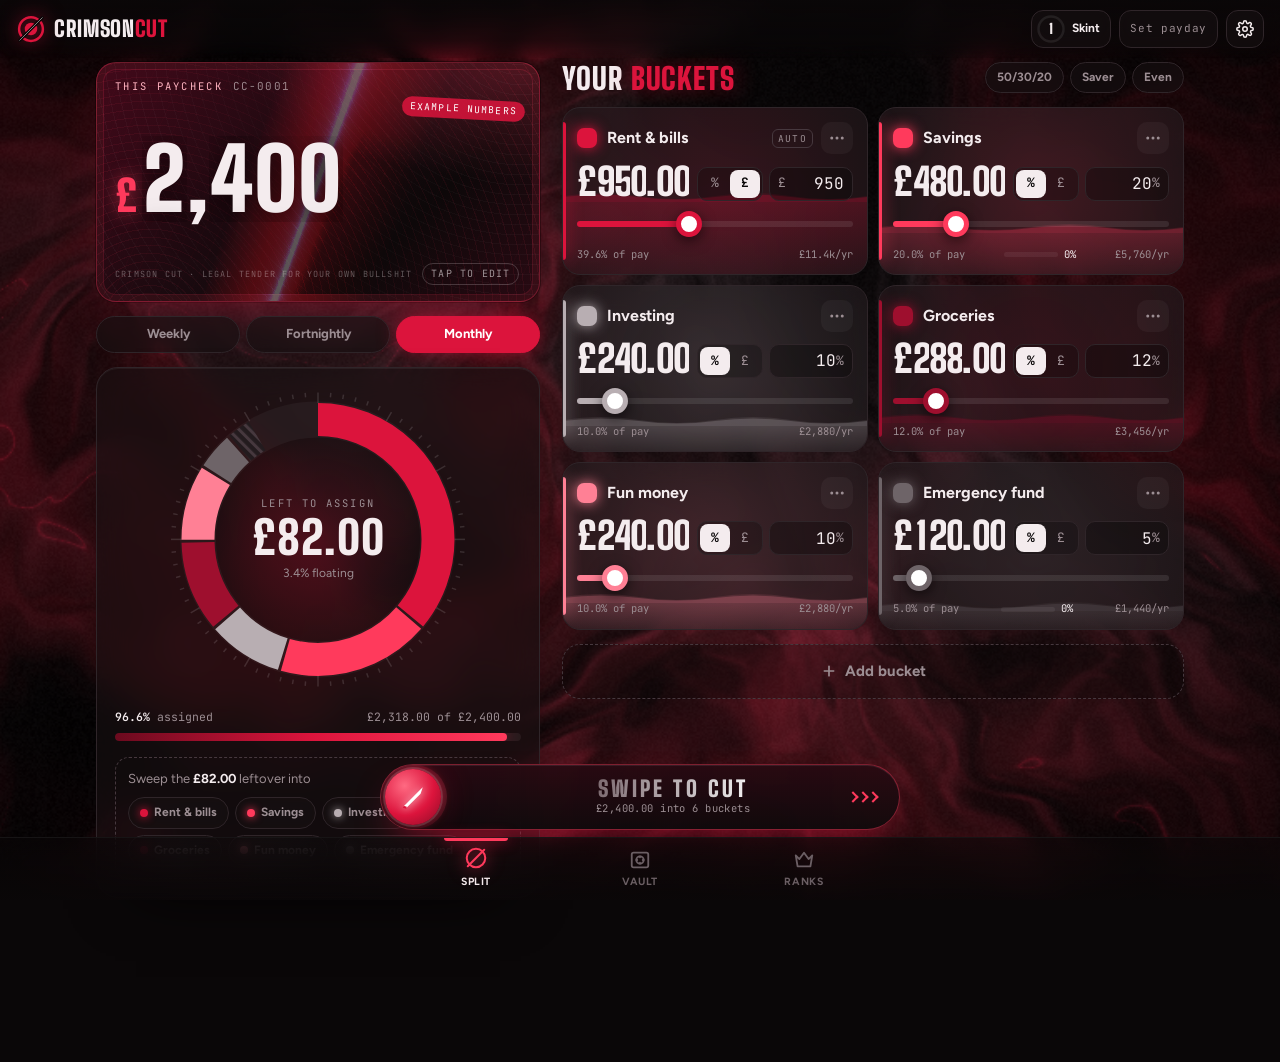
==== index.html @ 3df688b5 "Crimson Cut v3: Transfer Run, vault door, rank reset - Transfer Run screen: perforated transfer slip" ====
<!doctype html>
<html lang="en">
<head>
<meta charset="utf-8">
<meta name="viewport" content="width=device-width, initial-scale=1, viewport-fit=cover, maximum-scale=1, user-scalable=no">
<meta name="theme-color" content="#0A0708">
<meta name="color-scheme" content="dark">
<meta name="apple-mobile-web-app-capable" content="yes">
<meta name="mobile-web-app-capable" content="yes">
<meta name="apple-mobile-web-app-status-bar-style" content="black-translucent">
<meta name="apple-mobile-web-app-title" content="Crimson Cut">
<meta name="application-name" content="Crimson Cut">
<meta name="format-detection" content="telephone=no">

<link rel="manifest" href="manifest.webmanifest">
<link rel="icon" href="icons/favicon.svg" type="image/svg+xml">
<link rel="icon" href="icons/favicon-32.png" type="image/png" sizes="32x32">
<link rel="apple-touch-icon" href="icons/apple-touch-icon.png" sizes="180x180">

<link rel="apple-touch-startup-image" href="icons/splash-1320x2868.png" media="(device-width: 440px) and (device-height: 956px) and (-webkit-device-pixel-ratio: 3) and (orientation: portrait)">
<link rel="apple-touch-startup-image" href="icons/splash-1206x2622.png" media="(device-width: 402px) and (device-height: 874px) and (-webkit-device-pixel-ratio: 3) and (orientation: portrait)">
<link rel="apple-touch-startup-image" href="icons/splash-1290x2796.png" media="(device-width: 430px) and (device-height: 932px) and (-webkit-device-pixel-ratio: 3) and (orientation: portrait)">
<link rel="apple-touch-startup-image" href="icons/splash-1179x2556.png" media="(device-width: 393px) and (device-height: 852px) and (-webkit-device-pixel-ratio: 3) and (orientation: portrait)">
<link rel="apple-touch-startup-image" href="icons/splash-1284x2778.png" media="(device-width: 428px) and (device-height: 926px) and (-webkit-device-pixel-ratio: 3) and (orientation: portrait)">
<link rel="apple-touch-startup-image" href="icons/splash-1170x2532.png" media="(device-width: 390px) and (device-height: 844px) and (-webkit-device-pixel-ratio: 3) and (orientation: portrait)">
<link rel="apple-touch-startup-image" href="icons/splash-1242x2688.png" media="(device-width: 414px) and (device-height: 896px) and (-webkit-device-pixel-ratio: 3) and (orientation: portrait)">
<link rel="apple-touch-startup-image" href="icons/splash-1125x2436.png" media="(device-width: 375px) and (device-height: 812px) and (-webkit-device-pixel-ratio: 3) and (orientation: portrait)">
<link rel="apple-touch-startup-image" href="icons/splash-828x1792.png" media="(device-width: 414px) and (device-height: 896px) and (-webkit-device-pixel-ratio: 2) and (orientation: portrait)">
<link rel="apple-touch-startup-image" href="icons/splash-750x1334.png" media="(device-width: 375px) and (device-height: 667px) and (-webkit-device-pixel-ratio: 2) and (orientation: portrait)">

<link rel="preload" href="fonts/big-shoulders-display-latin.woff2" as="font" type="font/woff2" crossorigin>
<link rel="preload" href="fonts/figtree-latin.woff2" as="font" type="font/woff2" crossorigin>
<link rel="stylesheet" href="css/fonts.css">
<title>Crimson Cut</title>
<meta name="description" content="Carve every paycheck into buckets with a blade.">
<link rel="stylesheet" href="css/app.css">
</head>
<body class="booting">
<canvas id="bg" aria-hidden="true"></canvas>
<div class="bg-fallback" aria-hidden="true"></div>
<canvas id="fx" aria-hidden="true"></canvas>

<!-- boot splash -->
<div id="boot" class="boot" aria-hidden="true">
  <svg class="boot-logo" viewBox="0 0 48 48">
    <circle class="ring" cx="24" cy="24" r="19" fill="none" stroke="#DC143C" stroke-width="4"/>
    <circle class="core" cx="24" cy="24" r="10" fill="#DC143C"/>
    <path class="cut" d="M4 44 L44 4" stroke="#0A0708" stroke-width="5" stroke-linecap="round"/>
    <path class="edge" d="M4 44 L44 4" stroke="#F4ECEE" stroke-width="1.2" stroke-linecap="round"/>
  </svg>
  <div class="boot-word"><span>Crimson</span><span>Cut</span></div>
</div>

<div class="app" id="app">
  <header class="hdr">
    <div class="hdr-brand" aria-label="Crimson Cut">
      <svg viewBox="0 0 48 48" aria-hidden="true"><circle cx="24" cy="24" r="19" fill="none" stroke="#DC143C" stroke-width="4"/><circle cx="24" cy="24" r="10" fill="#DC143C"/><path d="M6 42 L42 6" stroke="#0A0708" stroke-width="5" stroke-linecap="round"/><path d="M6 42 L42 6" stroke="#F4ECEE" stroke-width="1.2" stroke-linecap="round" opacity=".7"/></svg>
      <span class="hdr-word">Crimson<b>Cut</b></span>
    </div>
    <button class="rank-pill" id="rankPill" aria-label="Your rank">
      <svg viewBox="0 0 36 36" class="rank-ring"><circle cx="18" cy="18" r="15" class="rr-track"/><circle cx="18" cy="18" r="15" class="rr-fill" id="rankRing"/></svg>
      <span class="rank-lvl tab" id="rankLvl">1</span>
      <span class="rank-name" id="rankName">Skint</span>
    </button>
    <button class="payday-pill" id="paydayPill"><span id="paydayTxt">Set payday</span></button>
    <button class="icon-btn" id="settingsBtn" aria-label="Settings">
      <svg viewBox="0 0 24 24" fill="none" stroke="currentColor" stroke-width="2" stroke-linecap="round" stroke-linejoin="round"><circle cx="12" cy="12" r="3"/><path d="M19.4 15a1.7 1.7 0 0 0 .3 1.8l.1.1a2 2 0 1 1-2.8 2.8l-.1-.1a1.7 1.7 0 0 0-1.8-.3 1.7 1.7 0 0 0-1 1.5V21a2 2 0 1 1-4 0v-.1a1.7 1.7 0 0 0-1.1-1.5 1.7 1.7 0 0 0-1.8.3l-.1.1a2 2 0 1 1-2.8-2.8l.1-.1a1.7 1.7 0 0 0 .3-1.8 1.7 1.7 0 0 0-1.5-1H3a2 2 0 1 1 0-4h.1a1.7 1.7 0 0 0 1.5-1.1 1.7 1.7 0 0 0-.3-1.8l-.1-.1a2 2 0 1 1 2.8-2.8l.1.1a1.7 1.7 0 0 0 1.8.3H9a1.7 1.7 0 0 0 1-1.5V3a2 2 0 1 1 4 0v.1a1.7 1.7 0 0 0 1 1.5 1.7 1.7 0 0 0 1.8-.3l.1-.1a2 2 0 1 1 2.8 2.8l-.1.1a1.7 1.7 0 0 0-.3 1.8V9a1.7 1.7 0 0 0 1.5 1H21a2 2 0 1 1 0 4h-.1a1.7 1.7 0 0 0-1.5 1z"/></svg>
    </button>
  </header>

  <main class="views">
    <!-- ================= SPLIT ================= -->
    <section class="view" id="view-split" data-view="split">
      <div class="payday-banner" id="paydayBanner" hidden>
        <span class="pb-glow" aria-hidden="true"></span>
        <b>It's payday.</b><span>Put the number in and cut it.</span>
      </div>
      <button class="pending-strip" id="pendingStrip" hidden>
        <i class="ps-dot" aria-hidden="true"></i>
        <span class="ps-text"><b id="psTitle">1 split to bank</b><small class="tab" id="psSub"></small></span>
        <span class="ps-go">Bank it<svg viewBox="0 0 24 24" fill="none" stroke="currentColor" stroke-width="2.5" stroke-linecap="round" stroke-linejoin="round"><path d="m9 6 6 6-6 6"/></svg></span>
      </button>
      <div class="split-grid">
        <div class="col-a">
          <button class="note" id="note" aria-label="Edit paycheck amount">
            <span class="note-guilloche" aria-hidden="true"></span>
            <span class="note-holo" aria-hidden="true"></span>
            <span class="note-top"><span class="note-label">This paycheck</span><span class="note-serial tab" id="noteSerial">CC-0001</span></span>
            <span class="note-amt"><span class="note-sym" id="noteSym">£</span><span class="odo" id="payOdo"></span></span>
            <span class="note-bottom"><span class="micro">Crimson Cut · Legal tender for your own bullshit</span><span class="note-edit">Tap to edit</span></span>
            <span class="example-tag" id="exampleTag">Example numbers</span>
          </button>
          <div class="chips freq" id="freq" role="group" aria-label="Pay frequency">
            <button class="chip" data-freq="weekly">Weekly</button>
            <button class="chip" data-freq="fortnightly">Fortnightly</button>
            <button class="chip" data-freq="monthly">Monthly</button>
          </div>

          <div class="alloc glass">
            <div class="donut-wrap">
              <svg id="donut" viewBox="0 0 200 200" aria-hidden="true">
                <defs>
                  <pattern id="hatch" width="5" height="5" patternUnits="userSpaceOnUse" patternTransform="rotate(45)"><rect width="5" height="5" fill="#231B1E"/><rect width="2" height="5" fill="#46383E"/></pattern>
                </defs>
                <g class="ticks" id="ticks"></g>
                <circle class="track" cx="100" cy="100" r="80"/>
                <g id="segs"></g>
              </svg>
              <div class="donut-center" aria-live="polite">
                <span class="eyebrow" id="cLabel">Left to assign</span>
                <strong class="odo odo-mid" id="cOdo"></strong>
                <small id="cSub"></small>
              </div>
            </div>
            <div class="meter">
              <div class="meter-top tab"><span><b id="mPct">0%</b> assigned</span><span id="mAlloc"></span></div>
              <div class="bar"><i id="mBar"></i></div>
            </div>
            <div class="sweep" id="sweep" hidden>
              <p>Sweep the <b id="sweepAmt"></b> leftover into</p>
              <div class="chips" id="sweepChips"></div>
            </div>
          </div>
        </div>

        <div class="col-b">
          <div class="sec-head">
            <h2>Your <em>buckets</em></h2>
            <div class="chips" id="presets">
              <button class="chip sm" data-preset="503020">50/30/20</button>
              <button class="chip sm" data-preset="saver">Saver</button>
              <button class="chip sm" data-preset="even">Even</button>
            </div>
          </div>
          <div class="buckets" id="buckets"></div>
          <button class="add" id="addBtn"><svg viewBox="0 0 24 24" fill="none" stroke="currentColor" stroke-width="2.5" stroke-linecap="round"><path d="M12 5v14M5 12h14"/></svg>Add bucket</button>
        </div>
      </div>
    </section>

    <!-- ================= VAULT ================= -->
    <section class="view" id="view-vault" data-view="vault" hidden>
      <div class="vault-hero glass">
        <span class="eyebrow">All-time paid in</span>
        <strong class="odo odo-big" id="vPaid"></strong>
        <div class="vault-stats">
          <div><span class="eyebrow">Saved</span><b class="odo" id="vSaved"></b></div>
          <div><span class="eyebrow">Splits</span><b class="odo" id="vSplits"></b></div>
          <div><span class="eyebrow">Streak</span><b class="odo" id="vStreak"></b></div>
        </div>
      </div>
      <div class="glass pad">
        <div class="sec-head"><h3>Last splits</h3><span class="eyebrow" id="chartMeta"></span></div>
        <div class="chart" id="chart"></div>
      </div>
      <div class="glass pad">
        <div class="sec-head"><h3>By bucket</h3></div>
        <div class="vbars" id="vbars"></div>
      </div>
      <div class="glass pad">
        <div class="sec-head"><h3>History</h3><button class="ghost" id="clearBtn">Clear</button></div>
        <ol class="history" id="history"></ol>
      </div>
    </section>

    <!-- ================= RANKS ================= -->
    <section class="view" id="view-ranks" data-view="ranks" hidden>
      <div class="rank-hero glass">
        <div class="rank-badge" id="rankBadge"><span class="tab" id="rbLvl">1</span></div>
        <span class="eyebrow">Current rank</span>
        <h2 class="rank-title" id="rankTitle">Skint</h2>
        <div class="xpbar"><i id="xpFill"></i></div>
        <div class="xp-meta tab"><span id="xpNow"></span><span id="xpNext"></span></div>
      </div>
      <div class="glass pad">
        <div class="sec-head"><h3>Achievements</h3><span class="eyebrow" id="achCount"></span></div>
        <div class="ach-grid" id="achGrid"></div>
      </div>
      <div class="glass pad">
        <div class="sec-head"><h3>The ladder</h3></div>
        <ol class="ladder" id="ladder"></ol>
      </div>
    </section>
  </main>

  <!-- swipe to cut -->
  <div class="cutbar" id="cutbar">
    <div class="cut-track" id="cutTrack" role="slider" tabindex="0" aria-label="Swipe to split your paycheck" aria-valuemin="0" aria-valuemax="100" aria-valuenow="0">
      <span class="cut-fill" id="cutFill"></span>
      <span class="cut-text"><b id="cutLbl">Swipe to cut</b><small class="tab" id="cutSub"></small></span>
      <span class="cut-chev" aria-hidden="true"><i></i><i></i><i></i></span>
      <span class="cut-knob" id="cutKnob" aria-hidden="true">
        <svg viewBox="0 0 24 24"><path d="M3 21 L17 7 L21 3 L19 9 L6 22 Z" fill="#fff"/><path d="M3 21 L6 22" stroke="#DC143C" stroke-width="2"/></svg>
      </span>
    </div>
  </div>

  <nav class="tabbar" id="tabbar" aria-label="Sections">
    <button data-tab="split" aria-current="page"><svg viewBox="0 0 24 24" fill="none" stroke="currentColor" stroke-width="2" stroke-linecap="round" stroke-linejoin="round"><circle cx="12" cy="12" r="9"/><path d="M4 20 20 4"/></svg><span>Split</span></button>
    <button data-tab="vault"><svg viewBox="0 0 24 24" fill="none" stroke="currentColor" stroke-width="2" stroke-linecap="round" stroke-linejoin="round"><rect x="3" y="4" width="18" height="16" rx="2"/><circle cx="12" cy="12" r="4"/><path d="M12 8v1M12 15v1M8 12h1M15 12h1"/></svg><span>Vault</span><i class="tab-dot" id="vaultDot" hidden></i></button>
    <button data-tab="ranks"><svg viewBox="0 0 24 24" fill="none" stroke="currentColor" stroke-width="2" stroke-linecap="round" stroke-linejoin="round"><path d="M3 7l4 4 5-7 5 7 4-4-2 12H5z"/></svg><span>Ranks</span><i class="tab-dot" id="ranksDot" hidden></i></button>
  </nav>
</div>

<!-- sheets -->
<div class="scrim" id="scrim" hidden></div>

<div class="sheet" id="keypad" hidden role="dialog" aria-label="Paycheck amount">
  <div class="grab"></div>
  <span class="eyebrow">What landed this time</span>
  <div class="kp-display"><span id="kpSym">£</span><span class="kp-val tab" id="kpVal">0</span><i class="kp-caret"></i></div>
  <div class="kp-quick chips" id="kpQuick"></div>
  <div class="kp-grid" id="kpGrid">
    <button data-k="1">1</button><button data-k="2">2</button><button data-k="3">3</button>
    <button data-k="4">4</button><button data-k="5">5</button><button data-k="6">6</button>
    <button data-k="7">7</button><button data-k="8">8</button><button data-k="9">9</button>
    <button data-k=".">.</button><button data-k="0">0</button>
    <button data-k="back" aria-label="Delete"><svg viewBox="0 0 24 24" fill="none" stroke="currentColor" stroke-width="2" stroke-linecap="round" stroke-linejoin="round"><path d="M21 5H9l-7 7 7 7h12a1 1 0 0 0 1-1V6a1 1 0 0 0-1-1zM17 9l-6 6M11 9l6 6"/></svg></button>
  </div>
  <button class="btn-primary" id="kpDone">Lock it in</button>
</div>

<div class="sheet" id="bucketSheet" hidden role="dialog" aria-label="Bucket settings">
  <div class="grab"></div>
  <div class="bs-head"><i class="bs-sw" id="bsSw"></i><input id="bsName" maxlength="28" aria-label="Bucket name"></div>
  <span class="eyebrow">Colour</span>
  <div class="swatches" id="bsColors"></div>
  <span class="eyebrow">Goal (optional)</span>
  <label class="field"><span id="bsCur">£</span><input id="bsGoal" type="text" inputmode="decimal" placeholder="No goal"></label>
  <p class="hint" id="bsProgress"></p>
  <label class="set-row bs-auto"><span><b>Moves automatically</b><small>Standing order or bank rule already handles it. Pre-stamped in the Transfer Run.</small></span><input type="checkbox" class="tgl" id="bsAuto"></label>
  <div class="bs-actions">
    <button class="ghost danger" id="bsDelete">Delete bucket</button>
    <button class="btn-primary" id="bsDone">Done</button>
  </div>
</div>

<div class="sheet tall" id="settings" hidden role="dialog" aria-label="Settings">
  <div class="grab"></div>
  <h2 class="sheet-title">Settings</h2>
  <div class="set-list">
    <label class="set-row"><span><b>Sound</b><small>Works with the silent switch on</small></span><input type="checkbox" class="tgl" id="setSound"></label>
    <label class="set-row"><span><b>Haptics</b><small>Taps and thumps on iPhone</small></span><input type="checkbox" class="tgl" id="setHaptics"></label>
    <label class="set-row"><span><b>Tilt effects</b><small>Move your phone, the note catches the light</small></span><input type="checkbox" class="tgl" id="setMotion"></label>
    <label class="set-row"><span><b>Currency</b></span><select id="setCur"><option value="£">£ GBP</option><option value="$">$ USD</option><option value="€">€ EUR</option></select></label>
    <label class="set-row"><span><b>Next payday</b><small>Countdown up top. Rolls forward on its own</small></span><input type="date" id="setPayday"></label>
  </div>
  <div class="set-group">
    <span class="eyebrow">Backup</span>
    <p class="hint">Your data lives on this phone only. Export now and then so a wiped phone doesn't wipe your history.</p>
    <div class="set-btns">
      <button class="ghost" id="exportBtn">Export backup</button>
      <label class="ghost file-btn">Import backup<input type="file" id="importFile" accept="application/json,.json"></label>
      <button class="ghost" id="resetRankBtn">Reset rank</button>
      <button class="ghost danger" id="resetBtn">Reset everything</button>
    </div>
  </div>
  <div class="set-group" id="installHint" hidden>
    <span class="eyebrow">Put it on your home screen</span>
    <p class="hint">In Safari tap <b>Share</b>, then <b>Add to Home Screen</b>. It opens full screen like a real app and works offline.</p>
  </div>
  <button class="btn-primary" id="setDone">Done</button>
  <p class="ver">Crimson Cut v3</p>
</div>

<!-- cutscene stage -->
<div class="stage" id="stage" hidden>
  <div class="stage-note" id="stageNote"></div>
  <div class="stage-tiles" id="stageTiles"></div>
  <div class="stamp" id="stamp" hidden>
    <h2>Cut.</h2>
    <p class="tab" id="stampSub"></p>
    <div class="stamp-xp" id="stampXp"></div>
    <button class="btn-primary" id="stampDone">Bank it</button>
    <button class="stamp-later" id="stampLater">Later</button>
  </div>
</div>

<div class="rankup" id="rankup" hidden>
  <span class="eyebrow">Rank up</span>
  <div class="ru-from" id="ruFrom"></div>
  <div class="ru-arrow">↓</div>
  <h2 id="ruTo"></h2>
  <button class="btn-primary" id="ruDone">Fuck yes</button>
</div>

<div class="banners" id="banners" aria-live="polite"></div>
<div class="toast" id="toast" role="status" aria-live="polite"></div>

<script type="module" src="js/app.js"></script>
</body>
</html>
---- css/fonts.css ----
/* Crimson Cut: self-hosted fonts (latin subset, variable woff2) from Google Fonts.
   Big Shoulders Display, Figtree, JetBrains Mono: SIL Open Font License 1.1. */

@font-face {
  font-family: 'Big Shoulders Display';
  font-style: normal;
  font-weight: 600 900;
  font-display: swap;
  src: url(../fonts/big-shoulders-display-latin.woff2) format('woff2');
  unicode-range: U+0000-00FF, U+0131, U+0152-0153, U+02BB-02BC, U+02C6, U+02DA, U+02DC, U+0304, U+0308, U+0329, U+2000-206F, U+20AC, U+2122, U+2191, U+2193, U+2212, U+2215, U+FEFF, U+FFFD;
}

@font-face {
  font-family: 'Figtree';
  font-style: normal;
  font-weight: 400 700;
  font-display: swap;
  src: url(../fonts/figtree-latin.woff2) format('woff2');
  unicode-range: U+0000-00FF, U+0131, U+0152-0153, U+02BB-02BC, U+02C6, U+02DA, U+02DC, U+0304, U+0308, U+0329, U+2000-206F, U+20AC, U+2122, U+2191, U+2193, U+2212, U+2215, U+FEFF, U+FFFD;
}

@font-face {
  font-family: 'JetBrains Mono';
  font-style: normal;
  font-weight: 400 600;
  font-display: swap;
  src: url(../fonts/jetbrains-mono-latin.woff2) format('woff2');
  unicode-range: U+0000-00FF, U+0131, U+0152-0153, U+02BB-02BC, U+02C6, U+02DA, U+02DC, U+0304, U+0308, U+0329, U+2000-206F, U+20AC, U+2122, U+2191, U+2193, U+2212, U+2215, U+FEFF, U+FFFD;
}
---- css/app.css ----
:root{
  color-scheme:dark;
  --black:#0A0708;
  --ink:#110C0E;
  --panel:#171113;
  --panel-2:#211A1D;
  --line:#2F2529;
  --line-2:#46383E;
  --text:#F4ECEE;
  --muted:#9C8E93;
  --dim:#6B5F64;
  --crimson:#DC143C;
  --crimson-hi:#FF3A5C;
  --crimson-deep:#6B0A1E;
  --glass:rgba(23,17,19,.62);
  --glass-2:rgba(33,26,29,.72);
  --display:"Big Shoulders Display","Oswald","Arial Narrow",Impact,sans-serif;
  --body:"Figtree",ui-sans-serif,system-ui,-apple-system,"Segoe UI",sans-serif;
  --mono:"JetBrains Mono",ui-monospace,"SF Mono",Menlo,Consolas,monospace;
  --ease-out:cubic-bezier(.16,1,.3,1);
  --spring:cubic-bezier(.34,1.56,.64,1);
  --sat:env(safe-area-inset-top,0px);
  --sab:env(safe-area-inset-bottom,0px);
  --tabbar-h:62px;
  --cutbar-h:66px;
}
*{box-sizing:border-box;-webkit-tap-highlight-color:transparent}
html{background:var(--black);height:100%;overscroll-behavior:none}
body{margin:0;min-height:100%;background:var(--black);color:var(--text);font-family:var(--body);font-size:15px;line-height:1.45;overflow-x:hidden;-webkit-font-smoothing:antialiased;-webkit-text-size-adjust:100%;overscroll-behavior:none}
button,input,select{font:inherit;color:inherit}
button{cursor:pointer;touch-action:manipulation;-webkit-user-select:none;user-select:none}
[hidden]{display:none!important}
:focus-visible{outline:2px solid var(--crimson-hi);outline-offset:2px}
.tab{font-variant-numeric:tabular-nums}
.eyebrow{font-family:var(--mono);font-size:10.5px;letter-spacing:.2em;text-transform:uppercase;color:var(--muted)}
.glass{background:var(--glass);border:1px solid var(--line);border-radius:22px;-webkit-backdrop-filter:blur(16px) saturate(1.2);backdrop-filter:blur(16px) saturate(1.2);box-shadow:0 30px 60px -40px #000,inset 0 1px 0 rgba(255,255,255,.05)}
.pad{padding:18px}

/* ---------- background layers ---------- */
#bg{position:fixed;inset:0;width:100%;height:100%;z-index:0;pointer-events:none}
.bg-fallback{position:fixed;inset:0;z-index:-1;background:radial-gradient(120% 70% at 10% 0%,#3d0714 0%,transparent 60%),radial-gradient(90% 60% at 100% 60%,#2a0610 0%,transparent 65%),var(--black)}
#fx{position:fixed;inset:0;width:100%;height:100%;z-index:80;pointer-events:none}

/* ---------- boot ---------- */
.boot{position:fixed;inset:0;z-index:100;background:var(--black);display:grid;place-content:center;justify-items:center;gap:18px;transition:opacity .5s ease,visibility .5s}
.boot.gone{opacity:0;visibility:hidden}
.boot-logo{width:96px;height:96px;overflow:visible;filter:drop-shadow(0 0 24px rgba(220,20,60,.7))}
.boot-logo .ring{stroke-dasharray:120;stroke-dashoffset:120;animation:draw .7s var(--ease-out) forwards}
.boot-logo .core{transform-origin:24px 24px;transform:scale(0);animation:corePop .45s var(--spring) .35s forwards}
.boot-logo .cut,.boot-logo .edge{stroke-dasharray:57;stroke-dashoffset:57;animation:draw .18s ease-in .75s forwards}
@keyframes draw{to{stroke-dashoffset:0}}
@keyframes corePop{to{transform:scale(1)}}
.boot-word{display:flex;gap:.12em;font-family:var(--display);font-weight:900;font-size:44px;letter-spacing:.04em;text-transform:uppercase;line-height:1}
.boot-word span{opacity:0;animation:wordIn .5s var(--ease-out) forwards}
.boot-word span:first-child{animation-delay:.85s;--dx:-14px}
.boot-word span:last-child{animation-delay:.92s;color:var(--crimson);--dx:14px;text-shadow:0 0 30px rgba(220,20,60,.7)}
@keyframes wordIn{from{opacity:0;transform:translateX(var(--dx)) skewX(-12deg);filter:blur(6px)}to{opacity:1;transform:none;filter:none}}
.boot::after{content:"";position:absolute;inset:0;background:#fff;opacity:0;pointer-events:none;animation:bootFlash .5s ease-out .78s}
@keyframes bootFlash{0%{opacity:.35}100%{opacity:0}}

/* ---------- app shell ---------- */
.app{position:relative;z-index:1;min-height:100dvh}
.hdr{position:sticky;top:0;z-index:30;display:flex;align-items:center;gap:8px;padding:calc(var(--sat) + 10px) 16px 10px;background:linear-gradient(180deg,rgba(10,7,8,.92),rgba(10,7,8,.55) 70%,transparent);-webkit-backdrop-filter:blur(10px);backdrop-filter:blur(10px)}
.hdr-brand{display:flex;align-items:center;gap:8px;margin-right:auto;min-width:0}
.hdr-brand svg{width:30px;height:30px;flex:none;filter:drop-shadow(0 0 10px rgba(220,20,60,.6))}
.hdr-word{font-family:var(--display);font-weight:900;font-size:22px;text-transform:uppercase;letter-spacing:.03em;line-height:1}
.hdr-word b{color:var(--crimson);font-weight:900}
@media (max-width:430px){.hdr-word{display:none}}
.rank-pill,.payday-pill,.icon-btn{height:38px;border-radius:12px;border:1px solid var(--line);background:var(--glass);-webkit-backdrop-filter:blur(10px);backdrop-filter:blur(10px);transition:transform .2s var(--spring),border-color .2s}
.rank-pill:active,.payday-pill:active,.icon-btn:active{transform:scale(.93)}
.rank-pill{display:flex;align-items:center;gap:6px;padding:0 10px 0 4px;max-width:46vw}
.rank-ring{width:30px;height:30px;transform:rotate(-90deg);flex:none}
.rr-track{fill:none;stroke:rgba(255,255,255,.08);stroke-width:3}
.rr-fill{fill:none;stroke:var(--crimson-hi);stroke-width:3;stroke-linecap:round;stroke-dasharray:94.25;stroke-dashoffset:94.25;transition:stroke-dashoffset 1s var(--ease-out);filter:drop-shadow(0 0 3px var(--crimson))}
.rank-lvl{position:absolute;width:30px;text-align:center;font-family:var(--display);font-weight:900;font-size:14px}
.rank-pill{position:relative}
.rank-name{font-size:12px;font-weight:700;white-space:nowrap;overflow:hidden;text-overflow:ellipsis}
.payday-pill{padding:0 10px;font-family:var(--mono);font-size:11px;letter-spacing:.06em;color:var(--muted);white-space:nowrap}
.payday-pill.soon{color:var(--text);border-color:rgba(220,20,60,.5)}
.payday-pill.today{background:var(--crimson);border-color:var(--crimson);color:#fff;animation:throb 1.4s ease-in-out infinite}
@keyframes throb{50%{box-shadow:0 0 24px rgba(220,20,60,.8)}}
.icon-btn{width:38px;display:grid;place-items:center;flex:none}
.icon-btn svg{width:18px;height:18px}
.icon-btn:hover svg{animation:spin 1.2s var(--ease-out)}
@keyframes spin{to{transform:rotate(180deg)}}

.views{padding:4px 16px calc(var(--tabbar-h) + var(--cutbar-h) + var(--sab) + 36px);max-width:1120px;margin:0 auto}
.view{display:flex;flex-direction:column;gap:14px}
.view.in{animation:viewIn .5s var(--ease-out)}
@keyframes viewIn{from{opacity:0;transform:translateY(14px)}}
body.booting .app{opacity:0}
.app{transition:opacity .4s ease}
.rise{animation:rise .7s var(--ease-out) backwards}
@keyframes rise{from{opacity:0;transform:translateY(24px) scale(.98)}}

.split-grid{display:grid;grid-template-columns:minmax(0,1fr);gap:14px}
.col-a,.col-b{display:flex;flex-direction:column;gap:14px;min-width:0}
@media (min-width:980px){
  .split-grid{grid-template-columns:minmax(0,5fr) minmax(0,7fr);gap:22px;align-items:start}
  .col-a{position:sticky;top:calc(var(--sat) + 70px)}
}

/* ---------- the note ---------- */
.note{--tx:0;--ty:0;position:relative;display:flex;flex-direction:column;justify-content:space-between;width:100%;aspect-ratio:1.85;max-height:240px;padding:16px 18px;border-radius:20px;border:1px solid rgba(255,58,92,.35);overflow:hidden;text-align:left;color:var(--text);
  background:radial-gradient(120% 90% at 100% 0%,rgba(255,58,92,.28),transparent 55%),linear-gradient(135deg,#43091a 0%,#1a0a0f 45%,#0d0809 70%,#2a0a13 100%);
  box-shadow:0 30px 60px -30px rgba(220,20,60,.55),0 0 0 1px rgba(0,0,0,.4),inset 0 0 0 6px rgba(10,7,8,.35),inset 0 0 0 7px rgba(255,58,92,.18);
  transform:perspective(900px) rotateX(calc(var(--ty) * -7deg)) rotateY(calc(var(--tx) * 9deg));transition:transform .5s var(--ease-out);will-change:transform}
.note:active{transform:perspective(900px) scale(.975)}
.note-guilloche{position:absolute;inset:0;opacity:.5;pointer-events:none;
  background:
   repeating-radial-gradient(circle at 12% 110%,transparent 0 7px,rgba(255,58,92,.16) 7px 8px),
   repeating-radial-gradient(circle at 96% -20%,transparent 0 9px,rgba(244,236,238,.07) 9px 10px),
   repeating-linear-gradient(115deg,transparent 0 13px,rgba(255,58,92,.05) 13px 14px);
  -webkit-mask-image:linear-gradient(90deg,#000,rgba(0,0,0,.35) 45%,#000);mask-image:linear-gradient(90deg,#000,rgba(0,0,0,.35) 45%,#000)}
.note-holo{position:absolute;inset:-40%;pointer-events:none;mix-blend-mode:color-dodge;opacity:.55;
  background:linear-gradient(calc(110deg + var(--tx) * 40deg),transparent 38%,rgba(255,58,92,.0) 42%,rgba(255,120,140,.45) 47%,rgba(255,255,255,.55) 50%,rgba(220,20,60,.4) 53%,transparent 60%);
  transform:translate(calc(var(--tx) * 18%),calc(var(--ty) * 12%));transition:transform .4s var(--ease-out)}
.note.idle .note-holo{animation:holoIdle 6s ease-in-out infinite}
@keyframes holoIdle{0%,100%{transform:translate(-22%,-6%)}50%{transform:translate(22%,6%)}}
.note-top,.note-bottom{position:relative;display:flex;justify-content:space-between;align-items:center;gap:10px}
.note-label{font-family:var(--mono);font-size:10.5px;letter-spacing:.22em;text-transform:uppercase;color:#ffb3c0}
.note-serial{font-family:var(--mono);font-size:11px;color:rgba(244,236,238,.55);letter-spacing:.1em}
.note-amt{position:relative;display:flex;align-items:flex-end;gap:4px;font-family:var(--display);font-weight:900;line-height:1;font-size:clamp(58px,17vw,86px);letter-spacing:.005em;text-shadow:0 4px 30px rgba(0,0,0,.6)}
.note-sym{font-size:.5em;color:var(--crimson-hi);margin-bottom:.12em;text-shadow:0 0 18px rgba(255,58,92,.6)}
.micro{font-family:var(--mono);font-size:8.5px;letter-spacing:.14em;text-transform:uppercase;color:rgba(244,236,238,.35);white-space:nowrap;overflow:hidden;text-overflow:ellipsis}
.note-edit{font-family:var(--mono);font-size:10px;letter-spacing:.12em;text-transform:uppercase;color:rgba(244,236,238,.6);border:1px solid rgba(244,236,238,.2);border-radius:99px;padding:3px 8px;flex:none}
.example-tag{position:absolute;right:14px;top:36px;font-family:var(--mono);font-size:9.5px;letter-spacing:.12em;text-transform:uppercase;color:#fff;background:rgba(220,20,60,.85);border-radius:99px;padding:3px 8px;transform:rotate(3deg)}
.note.bump{animation:noteBump .45s var(--spring)}
@keyframes noteBump{40%{transform:perspective(900px) scale(1.035)}}

/* ---------- odometer ---------- */
.odo{display:inline-flex;align-items:flex-end;line-height:1;white-space:nowrap}
.odo .c{display:inline-block;height:1em;overflow:hidden;position:relative}
.odo .c > span{display:flex;flex-direction:column;transition:transform .9s cubic-bezier(.2,1.15,.35,1)}
.odo .c > span > b{display:block;height:1em;line-height:1;font-weight:inherit;text-align:center}
.odo .s{display:inline-block;line-height:1}
.odo.fast .c > span{transition-duration:.45s}
.odo-mid{font-family:var(--display);font-weight:900;font-size:clamp(34px,10vw,46px)}
.odo-big{font-family:var(--display);font-weight:900;font-size:clamp(52px,15vw,84px);text-shadow:0 0 40px rgba(220,20,60,.35)}

/* ---------- chips ---------- */
.chips{display:flex;flex-wrap:wrap;gap:6px}
.chip{border:1px solid var(--line);background:var(--glass);border-radius:99px;padding:8px 14px;font-size:13px;font-weight:700;color:var(--muted);transition:all .25s var(--ease-out);-webkit-backdrop-filter:blur(8px);backdrop-filter:blur(8px)}
.chip.sm{padding:6px 11px;font-size:12px}
.chip:hover{color:var(--text);border-color:var(--line-2)}
.chip[aria-pressed="true"]{background:var(--crimson);border-color:var(--crimson);color:#fff;box-shadow:0 0 22px -4px rgba(220,20,60,.8)}
.chip:active{transform:scale(.92)}
.freq{justify-content:center}
.freq .chip{flex:1;text-align:center}

/* ---------- allocation ---------- */
.alloc{padding:18px;display:flex;flex-direction:column;gap:16px}
.donut-wrap{position:relative;width:min(100%,300px,62vw);aspect-ratio:1;max-width:100%;margin:0 auto}
.donut-wrap::before{content:"";position:absolute;inset:16%;border-radius:50%;background:radial-gradient(circle,rgba(220,20,60,.22),transparent 70%);animation:breathe 4s ease-in-out infinite}
@keyframes breathe{50%{transform:scale(1.12);opacity:.55}}
#donut{position:relative;width:100%;height:100%;transform:rotate(-90deg);overflow:visible}
#donut .track{fill:none;stroke:rgba(255,255,255,.04);stroke-width:24}
#donut .seg{fill:none;stroke-width:22;transition:stroke-width .25s var(--spring),filter .25s;cursor:pointer}
#donut .seg.hl{stroke-width:30;filter:drop-shadow(0 0 8px currentColor)}
#donut .ticks line{stroke:rgba(255,255,255,.13);stroke-width:1}
#donut.spin{animation:donutSpin 1.1s var(--ease-out)}
@keyframes donutSpin{from{transform:rotate(-450deg)}}
body.over #donut .track{animation:alarm 1s ease-in-out infinite}
@keyframes alarm{0%,100%{stroke:rgba(255,58,92,.28)}50%{stroke:rgba(255,58,92,.04)}}
.donut-center{position:absolute;inset:0;display:flex;flex-direction:column;align-items:center;justify-content:center;text-align:center;pointer-events:none;padding:22%;gap:4px}
.donut-center small{font-size:12px;color:var(--muted)}
body.over .donut-center .odo{color:var(--crimson-hi);text-shadow:0 0 24px rgba(255,58,92,.6)}
body.done .donut-center .odo{text-shadow:0 0 30px rgba(255,255,255,.35)}
.meter{display:flex;flex-direction:column;gap:8px}
.meter-top{display:flex;justify-content:space-between;font-family:var(--mono);font-size:11.5px;color:var(--muted)}
.meter-top b{color:var(--text);font-weight:600}
.bar{height:8px;border-radius:99px;background:rgba(255,255,255,.06);overflow:hidden;position:relative}
.bar i{position:absolute;inset:0 auto 0 0;width:0;border-radius:inherit;background:linear-gradient(90deg,var(--crimson-deep),var(--crimson),var(--crimson-hi));transition:width .7s var(--ease-out);box-shadow:0 0 16px rgba(220,20,60,.6);overflow:hidden}
.bar i::after{content:"";position:absolute;inset:0;background:linear-gradient(90deg,transparent,rgba(255,255,255,.4),transparent);animation:sheen 2.2s linear infinite;transform:translateX(-100%)}
@keyframes sheen{to{transform:translateX(100%)}}
body.over .meter .bar i{background:var(--crimson-hi);animation:alarmbar .8s ease-in-out infinite}
@keyframes alarmbar{50%{opacity:.45}}
.sweep{display:flex;flex-direction:column;gap:8px;padding:12px;border:1px dashed var(--line-2);border-radius:14px;animation:rise .5s var(--ease-out)}
.sweep p{margin:0;font-size:13px;color:var(--muted)}
.sweep p b{color:var(--text)}
.sweep .chip{display:inline-flex;align-items:center;gap:6px;padding:6px 11px;font-size:12px}
.sweep .chip i{width:8px;height:8px;border-radius:50%;background:var(--c);box-shadow:0 0 8px var(--c)}

/* ---------- buckets ---------- */
.sec-head{display:flex;align-items:center;justify-content:space-between;gap:10px;flex-wrap:wrap}
.sec-head h2{margin:0;font-family:var(--display);font-weight:900;font-size:30px;text-transform:uppercase;letter-spacing:.03em;line-height:1}
.sec-head h2 em{font-style:normal;color:var(--crimson);text-shadow:0 0 22px rgba(220,20,60,.5)}
.sec-head h3{margin:0;font-family:var(--display);font-weight:800;font-size:22px;text-transform:uppercase;letter-spacing:.04em}
.buckets{display:grid;grid-template-columns:minmax(0,1fr);gap:10px}
@media (min-width:640px){.buckets{grid-template-columns:repeat(2,minmax(0,1fr))}}
.bucket{--c:#DC143C;--lvl:10%;--mx:50%;--my:50%;position:relative;overflow:hidden;padding:14px 14px 12px;border-radius:18px;border:1px solid var(--line);background:radial-gradient(360px circle at var(--mx) var(--my),color-mix(in srgb,var(--c) 14%,transparent),transparent 50%),var(--glass-2);-webkit-backdrop-filter:blur(12px);backdrop-filter:blur(12px);display:flex;flex-direction:column;gap:8px;transition:transform .35s var(--ease-out),border-color .25s,box-shadow .25s,opacity .3s}
.bucket::before{content:"";position:absolute;left:0;top:14px;bottom:14px;width:3px;border-radius:0 3px 3px 0;background:var(--c);box-shadow:0 0 16px var(--c)}
.bucket.hl{border-color:color-mix(in srgb,var(--c) 60%,transparent);box-shadow:0 18px 40px -20px var(--c)}
.bucket.enter{animation:cardIn .6s var(--ease-out) backwards}
@keyframes cardIn{from{opacity:0;transform:translateY(24px) scale(.94) rotate(-1deg)}}
.bucket.leaving{animation:cardOut .34s ease-in forwards;pointer-events:none}
@keyframes cardOut{to{opacity:0;transform:scale(.8) rotate(-4deg) translateX(-30px);filter:blur(6px)}}
.bucket.zero{opacity:.6}
.liquid{position:absolute;left:0;right:0;bottom:0;height:var(--lvl);pointer-events:none;transition:height .8s var(--ease-out);background:linear-gradient(180deg,color-mix(in srgb,var(--c) 24%,transparent),color-mix(in srgb,var(--c) 6%,transparent))}
.liquid svg{position:absolute;left:0;bottom:100%;width:200%;height:10px;animation:wave 5s linear infinite;fill:color-mix(in srgb,var(--c) 24%,transparent)}
.liquid svg + svg{animation-duration:8s;animation-direction:reverse;opacity:.5;height:12px}
@keyframes wave{to{transform:translateX(-50%)}}
.b-row1,.b-row2,.b-foot{position:relative;display:flex;align-items:center;gap:8px}
.swatch{width:20px;height:20px;flex:none;border-radius:7px;border:0;background:var(--c);box-shadow:0 0 14px var(--c);transition:transform .3s var(--spring)}
.swatch:active{transform:rotate(45deg) scale(.85)}
.b-name{flex:1;min-width:0;background:none;border:0;outline:0;font-weight:700;font-size:16px;padding:4px 2px;border-bottom:1px solid transparent;transition:border-color .2s;text-overflow:ellipsis}
.b-name:focus{border-color:var(--c)}
.more{flex:none;width:32px;height:32px;border:0;border-radius:10px;background:rgba(255,255,255,.04);color:var(--muted);display:grid;place-items:center;transition:all .2s}
.more:active{transform:scale(.88);background:rgba(255,255,255,.1)}
.more svg{width:18px;height:18px}
.b-row2{justify-content:space-between;align-items:flex-end}
.b-amt{font-family:var(--display);font-weight:900;font-size:38px;min-width:0;overflow:hidden}
.b-ctl{display:flex;align-items:center;gap:6px;flex:none}
.mode{display:flex;border:1px solid var(--line);border-radius:10px;padding:2px;background:rgba(0,0,0,.25)}
.mode button{border:0;background:none;width:30px;height:28px;border-radius:8px;font-family:var(--mono);font-size:13px;color:var(--muted);transition:all .2s}
.mode button[aria-pressed="true"]{background:var(--text);color:var(--black);font-weight:600}
.b-val{display:flex;align-items:center;border:1px solid var(--line);border-radius:10px;padding:0 8px;height:34px;background:rgba(0,0,0,.3);font-family:var(--mono);transition:border-color .2s}
.b-val:focus-within{border-color:var(--c)}
.b-val input{width:58px;background:none;border:0;outline:0;text-align:right;font-family:var(--mono);font-size:16px;-moz-appearance:textfield;padding:0}
.b-val input::-webkit-inner-spin-button,.b-val input::-webkit-outer-spin-button{-webkit-appearance:none;margin:0}
.b-val span{color:var(--muted);font-size:13px}
.b-foot{justify-content:space-between;font-family:var(--mono);font-size:10.5px;color:var(--muted);flex-wrap:wrap}
.goal-mini{display:flex;align-items:center;gap:6px;color:var(--text)}
.goal-mini .bar{width:54px;height:5px}
.goal-mini .bar i{background:var(--c);box-shadow:0 0 8px var(--c)}
.goal-mini .bar i::after{display:none}
.bucket.hit{animation:hit .7s var(--spring)}
@keyframes hit{30%{transform:scale(1.04);border-color:var(--c);box-shadow:0 0 0 1px var(--c),0 0 50px -6px var(--c)}}

/* range */
input[type=range]{-webkit-appearance:none;appearance:none;width:100%;height:30px;background:transparent;cursor:pointer;margin:0;position:relative;touch-action:pan-y}
input[type=range]::-webkit-slider-runnable-track{height:6px;border-radius:99px;background:linear-gradient(90deg,var(--c) 0,var(--c) var(--p,0%),rgba(255,255,255,.09) var(--p,0%))}
input[type=range]::-moz-range-track{height:6px;border-radius:99px;background:rgba(255,255,255,.09)}
input[type=range]::-moz-range-progress{height:6px;border-radius:99px;background:var(--c)}
input[type=range]::-webkit-slider-thumb{-webkit-appearance:none;width:26px;height:26px;margin-top:-10px;border-radius:50%;background:#fff;border:5px solid var(--c);box-shadow:0 4px 14px rgba(0,0,0,.6);transition:transform .2s var(--spring),box-shadow .2s}
input[type=range]::-moz-range-thumb{width:16px;height:16px;border-radius:50%;background:#fff;border:5px solid var(--c)}
input[type=range]:active::-webkit-slider-thumb{transform:scale(1.25);box-shadow:0 0 0 10px color-mix(in srgb,var(--c) 22%,transparent),0 0 24px var(--c)}

.add{border:1.5px dashed var(--line-2);background:rgba(10,7,8,.3);border-radius:18px;padding:16px;font-weight:700;color:var(--muted);display:flex;align-items:center;justify-content:center;gap:8px;transition:all .25s var(--ease-out)}
.add:active{transform:scale(.97);border-color:var(--crimson);color:var(--text)}
.add svg{width:16px;height:16px;transition:transform .35s var(--spring)}
.add:hover svg{transform:rotate(90deg)}

/* ---------- cut bar ---------- */
.cutbar{position:fixed;left:0;right:0;bottom:calc(var(--tabbar-h) + var(--sab) + 8px);z-index:25;padding:0 16px;display:flex;justify-content:center;pointer-events:none}
.cut-track{--p:0;pointer-events:auto;position:relative;width:100%;max-width:520px;height:var(--cutbar-h);border-radius:99px;border:1px solid rgba(255,58,92,.45);background:linear-gradient(180deg,rgba(40,10,18,.92),rgba(16,10,12,.92));-webkit-backdrop-filter:blur(14px);backdrop-filter:blur(14px);box-shadow:0 18px 40px -18px rgba(220,20,60,.8),inset 0 1px 0 rgba(255,255,255,.08);overflow:hidden;touch-action:none;-webkit-user-select:none;user-select:none}
.cut-fill{position:absolute;inset:0;width:calc(var(--knob-x,0px) + var(--cutbar-h));border-radius:inherit;background:linear-gradient(90deg,var(--crimson-deep),var(--crimson) 70%,var(--crimson-hi));opacity:calc(.25 + var(--p) * .75);box-shadow:0 0 30px rgba(220,20,60,.8)}
.cut-text{position:absolute;inset:0;display:flex;flex-direction:column;align-items:center;justify-content:center;gap:1px;padding-left:var(--cutbar-h);pointer-events:none;opacity:calc(1 - var(--p) * 1.6)}
.cut-text b{font-family:var(--display);font-weight:900;font-size:22px;letter-spacing:.14em;text-transform:uppercase;line-height:1;background:linear-gradient(90deg,#7e6c72 0%,#fff 45%,#7e6c72 60%);background-size:250% 100%;-webkit-background-clip:text;background-clip:text;color:transparent;animation:slideShine 2.2s linear infinite}
@keyframes slideShine{from{background-position:100% 0}to{background-position:-150% 0}}
.cut-text small{font-family:var(--mono);font-size:10.5px;color:var(--muted);letter-spacing:.04em}
.cut-chev{position:absolute;right:22px;top:50%;display:flex;gap:2px;transform:translateY(-50%);opacity:calc(1 - var(--p) * 2)}
.cut-chev i{width:8px;height:8px;border-right:2px solid var(--crimson-hi);border-top:2px solid var(--crimson-hi);transform:rotate(45deg);animation:chev 1.2s ease-in-out infinite}
.cut-chev i:nth-child(2){animation-delay:.15s}.cut-chev i:nth-child(3){animation-delay:.3s}
@keyframes chev{0%,100%{opacity:.15}50%{opacity:1}}
.cut-knob{position:absolute;left:4px;top:4px;width:calc(var(--cutbar-h) - 10px);height:calc(var(--cutbar-h) - 10px);border-radius:50%;display:grid;place-items:center;background:radial-gradient(circle at 35% 30%,#ff6a82,var(--crimson) 55%,#8a0c26);box-shadow:0 0 0 2px rgba(255,255,255,.12),0 6px 20px rgba(0,0,0,.6),0 0 calc(10px + var(--p) * 40px) rgba(255,58,92,.9);transform:translateX(var(--knob-x,0px)) rotate(calc(var(--p) * 360deg));will-change:transform}
.cut-knob svg{width:26px;height:26px;filter:drop-shadow(0 0 4px rgba(255,255,255,.8))}
.cut-track.idle .cut-knob{animation:knobNudge 2.6s var(--ease-out) infinite}
@keyframes knobNudge{0%,70%,100%{transform:translateX(0)}78%{transform:translateX(18px)}86%{transform:translateX(0)}92%{transform:translateX(8px)}}
.cut-track.spring .cut-knob,.cut-track.spring .cut-fill{transition:transform .5s var(--spring),width .5s var(--spring)}
.cut-track.dragging{border-color:var(--crimson-hi)}
.cut-track.hot{animation:jitter .07s linear infinite}
@keyframes jitter{25%{transform:translate(1px,-1px)}50%{transform:translate(-1px,1px)}75%{transform:translate(1px,1px)}}
.cut-track.locked{border-color:var(--line);background:rgba(23,17,19,.92);box-shadow:none}
.cut-track.locked .cut-knob{background:var(--panel-2);box-shadow:0 0 0 1px var(--line)}
.cut-track.locked .cut-knob svg{opacity:.35}
.cut-track.locked .cut-text b{background:none;color:var(--muted);animation:none}
.cut-track.locked .cut-chev,.cut-track.locked .cut-fill{display:none}
.cut-track.nope{animation:nope .45s}
@keyframes nope{20%,60%{transform:translateX(-9px)}40%,80%{transform:translateX(9px)}}
body:not([data-tab="split"]) .cutbar{transform:translateY(40px);opacity:0;pointer-events:none}
.cutbar{transition:transform .35s var(--ease-out),opacity .25s}
body:not([data-tab="split"]) .views{padding-bottom:calc(var(--tabbar-h) + var(--sab) + 30px)}

/* ---------- tab bar ---------- */
.tabbar{position:fixed;left:0;right:0;bottom:0;z-index:26;display:flex;justify-content:center;gap:4px;padding:6px 12px calc(var(--sab) + 6px);background:linear-gradient(180deg,rgba(10,7,8,.6),rgba(10,7,8,.95));-webkit-backdrop-filter:blur(18px);backdrop-filter:blur(18px);border-top:1px solid rgba(255,255,255,.05)}
.tabbar button{position:relative;flex:1;max-width:160px;height:50px;border:0;background:none;border-radius:14px;display:flex;flex-direction:column;align-items:center;justify-content:center;gap:3px;color:var(--dim);font-size:10.5px;font-weight:700;letter-spacing:.06em;text-transform:uppercase;transition:color .25s}
.tabbar svg{width:22px;height:22px;transition:transform .35s var(--spring)}
.tabbar button[aria-current="page"]{color:var(--text)}
.tabbar button[aria-current="page"] svg{color:var(--crimson-hi);transform:translateY(-2px) scale(1.12);filter:drop-shadow(0 0 8px rgba(255,58,92,.8))}
.tabbar button[aria-current="page"]::after{content:"";position:absolute;top:-6px;left:30%;right:30%;height:3px;border-radius:0 0 3px 3px;background:var(--crimson-hi);box-shadow:0 0 14px var(--crimson)}
.tabbar button:active svg{transform:scale(.8)}
.tab-dot{position:absolute;top:8px;right:calc(50% - 18px);width:8px;height:8px;border-radius:50%;background:var(--crimson-hi);box-shadow:0 0 10px var(--crimson-hi);animation:throb 1.2s infinite}

/* ---------- sheets ---------- */
.scrim{position:fixed;inset:0;z-index:60;background:rgba(5,3,4,.6);-webkit-backdrop-filter:blur(4px);backdrop-filter:blur(4px);animation:fadeIn .25s ease}
.scrim.out{animation:fadeOut .25s ease forwards}
@keyframes fadeIn{from{opacity:0}}
@keyframes fadeOut{to{opacity:0}}
.sheet{position:fixed;left:0;right:0;bottom:0;z-index:61;margin:0 auto;max-width:560px;max-height:88dvh;overflow:auto;overscroll-behavior:contain;padding:10px 18px calc(var(--sab) + 18px);border-radius:26px 26px 0 0;background:linear-gradient(180deg,#221a1d,#140f11);border:1px solid var(--line-2);border-bottom:0;box-shadow:0 -30px 80px -20px rgba(0,0,0,.9),0 -1px 0 rgba(255,58,92,.25);display:flex;flex-direction:column;gap:12px;animation:sheetIn .5s var(--spring)}
.sheet.out{animation:sheetOut .28s ease-in forwards}
@keyframes sheetIn{from{transform:translateY(100%)}}
@keyframes sheetOut{to{transform:translateY(105%)}}
.sheet.dragging{animation:none;transition:none}
.grab{width:44px;height:5px;border-radius:9px;background:var(--line-2);margin:0 auto 4px;flex:none}
.sheet-title{margin:0;font-family:var(--display);font-weight:900;font-size:30px;text-transform:uppercase;letter-spacing:.03em}
.btn-primary{border:0;border-radius:16px;padding:16px;background:linear-gradient(180deg,#E5183F,#A30E2D);color:#fff;font-family:var(--display);font-weight:900;font-size:22px;letter-spacing:.1em;text-transform:uppercase;box-shadow:0 14px 34px -12px rgba(220,20,60,.85),inset 0 1px 0 rgba(255,255,255,.28);transition:transform .2s var(--spring),filter .2s;position:relative;overflow:hidden}
.btn-primary::before{content:"";position:absolute;inset:0;background:linear-gradient(110deg,transparent 35%,rgba(255,255,255,.3) 50%,transparent 65%);transform:translateX(-120%);animation:shine 3s ease-in-out infinite}
@keyframes shine{60%,100%{transform:translateX(120%)}}
.btn-primary:active{transform:scale(.96);filter:brightness(1.1)}
.ghost{border:1px solid var(--line);background:rgba(255,255,255,.02);border-radius:12px;padding:10px 14px;font-size:13px;font-weight:700;color:var(--muted);transition:all .2s}
.ghost:active{transform:scale(.95)}
.ghost.armed,.ghost.danger.armed{color:#fff;background:var(--crimson);border-color:var(--crimson)}
.ghost.danger{color:#ff8095}
.hint{margin:0;font-size:13px;color:var(--muted)}
.hint b{color:var(--text)}

/* keypad */
.kp-display{display:flex;align-items:flex-end;justify-content:center;gap:4px;font-family:var(--display);font-weight:900;font-size:clamp(60px,20vw,92px);line-height:1;padding:6px 0;min-height:1.1em}
.kp-display > span:first-child{font-size:.5em;color:var(--crimson-hi);margin-bottom:.12em}
.kp-val{display:inline-block}
.kp-val.pop{animation:kpPop .22s var(--spring)}
@keyframes kpPop{40%{transform:scale(1.06)}}
.kp-val.shake{animation:nope .35s}
.kp-caret{width:4px;height:.8em;background:var(--crimson-hi);border-radius:2px;margin-bottom:.1em;animation:blink 1s steps(2) infinite;box-shadow:0 0 10px var(--crimson)}
@keyframes blink{50%{opacity:0}}
.kp-quick{justify-content:center}
.kp-grid{display:grid;grid-template-columns:repeat(3,1fr);gap:8px}
.kp-grid button{position:relative;overflow:hidden;height:62px;border-radius:16px;border:1px solid var(--line);background:linear-gradient(180deg,#2a2124,#1b1517);font-family:var(--display);font-weight:800;font-size:30px;box-shadow:inset 0 1px 0 rgba(255,255,255,.06),0 3px 0 #0b0809;transition:transform .08s,box-shadow .08s,background .2s;display:grid;place-items:center}
.kp-grid button svg{width:26px;height:26px}
.kp-grid button.down{transform:translateY(3px);box-shadow:inset 0 1px 0 rgba(255,255,255,.06),0 0 0 #0b0809;background:linear-gradient(180deg,#3a1520,#23111a)}
.kp-grid button .rip{position:absolute;width:10px;height:10px;border-radius:50%;background:rgba(255,58,92,.6);transform:scale(0);animation:rip .5s ease-out forwards;pointer-events:none}
@keyframes rip{to{transform:scale(18);opacity:0}}

/* bucket sheet */
.bs-head{display:flex;align-items:center;gap:10px}
.bs-sw{width:28px;height:28px;border-radius:9px;background:var(--c);box-shadow:0 0 18px var(--c);flex:none}
.bs-head input{flex:1;min-width:0;background:none;border:0;border-bottom:2px solid var(--line-2);outline:0;font-family:var(--display);font-weight:900;font-size:30px;text-transform:uppercase;padding:2px 0}
.bs-head input:focus{border-color:var(--crimson)}
.swatches{display:flex;flex-wrap:wrap;gap:10px}
.swatches button{width:40px;height:40px;border-radius:12px;border:2px solid transparent;background:var(--c);box-shadow:0 0 14px -2px var(--c);transition:transform .25s var(--spring)}
.swatches button[aria-pressed="true"]{border-color:#fff;transform:scale(1.1)}
.field{display:flex;align-items:center;gap:6px;border:1px solid var(--line-2);border-radius:14px;padding:0 14px;height:52px;background:rgba(0,0,0,.3);font-family:var(--mono)}
.field:focus-within{border-color:var(--crimson)}
.field input{flex:1;min-width:0;background:none;border:0;outline:0;font-family:var(--mono);font-size:18px}
.field span{color:var(--muted)}
.bs-actions{display:grid;grid-template-columns:1fr 1.4fr;gap:10px;margin-top:6px}

/* settings */
.set-list{display:flex;flex-direction:column;border:1px solid var(--line);border-radius:18px;overflow:hidden}
.set-row{display:flex;align-items:center;justify-content:space-between;gap:12px;padding:14px 16px;background:rgba(0,0,0,.2);border-bottom:1px solid var(--line);cursor:pointer}
.set-row:last-child{border-bottom:0}
.set-row span{display:flex;flex-direction:column}
.set-row small{color:var(--muted);font-size:12px}
.set-row select,.set-row input[type=date]{background:var(--panel-2);border:1px solid var(--line-2);border-radius:10px;padding:8px 10px;font-size:16px;font-family:var(--mono);color:var(--text);max-width:48%}
.tgl{-webkit-appearance:none;appearance:none;width:52px;height:32px;border-radius:99px;background:var(--line-2);position:relative;flex:none;cursor:pointer;transition:background .25s}
.tgl::after{content:"";position:absolute;top:3px;left:3px;width:26px;height:26px;border-radius:50%;background:#fff;box-shadow:0 2px 6px rgba(0,0,0,.5);transition:transform .35s var(--spring)}
.tgl:checked{background:var(--crimson);box-shadow:0 0 16px -2px var(--crimson)}
.tgl:checked::after{transform:translateX(20px)}
.set-group{display:flex;flex-direction:column;gap:8px}
.set-btns{display:flex;flex-wrap:wrap;gap:8px}
.file-btn{position:relative;overflow:hidden;cursor:pointer}
.file-btn input{position:absolute;inset:0;opacity:0;cursor:pointer}
.ver{margin:0;text-align:center;font-family:var(--mono);font-size:10px;letter-spacing:.2em;text-transform:uppercase;color:var(--dim)}

/* ---------- stage (cutscene) ---------- */
.stage{position:fixed;inset:0;z-index:70;background:radial-gradient(80% 60% at 50% 30%,rgba(60,8,22,.75),rgba(5,3,4,.93));-webkit-backdrop-filter:blur(8px);backdrop-filter:blur(8px);animation:fadeIn .3s ease}
.stage.out{animation:fadeOut .35s ease forwards}
.stage.quake{animation:quake .4s cubic-bezier(.36,.07,.19,.97)}
@keyframes quake{10%,90%{transform:translate(-2px,1px)}20%,80%{transform:translate(4px,-2px)}30%,50%,70%{transform:translate(-7px,3px)}40%,60%{transform:translate(7px,-2px)}}
.stage-note{position:absolute;left:50%;top:calc(var(--sat) + 9dvh);width:min(340px,84vw);aspect-ratio:1.85;transform:translateX(-50%)}
.stage-tiles{position:absolute;left:16px;right:16px;bottom:calc(var(--sab) + 24px);display:grid;grid-template-columns:repeat(2,minmax(0,1fr));gap:10px;max-width:560px;margin:0 auto}
.stage-tiles.three{grid-template-columns:repeat(3,minmax(0,1fr))}
.tile{--c:#DC143C;position:relative;overflow:hidden;padding:12px;border-radius:16px;border:1px solid color-mix(in srgb,var(--c) 40%,transparent);background:rgba(17,12,14,.8);display:flex;flex-direction:column;gap:4px;min-height:76px;animation:tileIn .5s var(--ease-out) backwards}
@keyframes tileIn{from{opacity:0;transform:translateY(30px) scale(.9)}}
.tile span{font-size:12px;font-weight:700;color:var(--muted);white-space:nowrap;overflow:hidden;text-overflow:ellipsis}
.tile .odo{font-family:var(--display);font-weight:900;font-size:26px}
.tile::after{content:"";position:absolute;inset:auto 0 0 0;height:0;background:linear-gradient(0deg,color-mix(in srgb,var(--c) 55%,transparent),transparent);transition:height .9s var(--ease-out)}
.tile.hit{animation:tileHit .6s var(--spring);border-color:var(--c);box-shadow:0 0 30px -6px var(--c)}
.tile.hit::after{height:100%}
.tile.hit span{color:var(--text)}
@keyframes tileHit{30%{transform:scale(1.08)}}
.stamp{position:absolute;left:0;right:0;top:0;display:flex;flex-direction:column;align-items:center;justify-content:flex-start;gap:10px;padding:calc(var(--sat) + 7dvh) 24px 24px;text-align:center;background:radial-gradient(70% 55% at 50% 30%,rgba(10,7,8,.8),transparent);animation:fadeIn .3s ease;pointer-events:none}
.stamp > *{pointer-events:auto}
.stamp h2{margin:0;font-family:var(--display);font-weight:900;font-size:clamp(110px,34vw,200px);line-height:.8;text-transform:uppercase;color:var(--crimson);-webkit-text-stroke:2px var(--crimson-hi);text-shadow:0 0 60px rgba(220,20,60,.8),0 0 140px rgba(220,20,60,.45);animation:slam .6s var(--spring)}
@keyframes slam{0%{transform:scale(3) rotate(-10deg);opacity:0;filter:blur(10px)}60%{opacity:1;filter:blur(0)}100%{transform:scale(1) rotate(-5deg)}}
.stamp p{margin:0;font-family:var(--mono);font-size:14px;letter-spacing:.06em}
.stamp-xp{font-family:var(--display);font-weight:900;font-size:28px;color:var(--crimson-hi);text-shadow:0 0 20px rgba(255,58,92,.6);animation:rise .6s var(--ease-out) .35s backwards;min-height:1em}
.stamp .btn-primary{width:min(320px,100%);margin-top:14px;animation:rise .6s var(--ease-out) .5s backwards}

/* ---------- rank up ---------- */
.rankup{position:fixed;inset:0;z-index:90;display:flex;flex-direction:column;align-items:center;justify-content:center;gap:10px;padding:24px;text-align:center;background:radial-gradient(circle at 50% 45%,rgba(120,10,35,.85),rgba(5,3,4,.96) 70%);animation:fadeIn .3s ease}
.rankup.out{animation:fadeOut .35s ease forwards}
.ru-from{font-family:var(--display);font-weight:800;font-size:28px;text-transform:uppercase;color:var(--muted);text-decoration:line-through;text-decoration-color:var(--crimson);text-decoration-thickness:3px}
.ru-arrow{font-size:28px;color:var(--crimson-hi);animation:bounce .8s ease-in-out infinite}
@keyframes bounce{50%{transform:translateY(6px)}}
.rankup h2{margin:0;font-family:var(--display);font-weight:900;font-size:clamp(56px,16vw,110px);line-height:.9;text-transform:uppercase;letter-spacing:.02em;text-shadow:0 0 50px rgba(255,58,92,.8);animation:slam .7s var(--spring) .2s backwards}
.rankup .btn-primary{width:min(320px,100%);margin-top:18px}

/* ---------- banners + toast ---------- */
.banners{position:fixed;left:0;right:0;top:calc(var(--sat) + 8px);z-index:95;display:flex;flex-direction:column;align-items:center;gap:8px;padding:0 12px;pointer-events:none}
.banner{pointer-events:auto;display:flex;align-items:center;gap:12px;width:min(420px,100%);padding:12px 14px;border-radius:18px;background:linear-gradient(135deg,#3a0a17,#171113 60%);border:1px solid rgba(255,58,92,.5);box-shadow:0 20px 50px -10px rgba(0,0,0,.8),0 0 30px -8px rgba(220,20,60,.7);animation:bannerIn .6s var(--spring)}
.banner.out{animation:bannerOut .35s ease-in forwards}
@keyframes bannerIn{from{transform:translateY(-140%) scale(.9);opacity:0}}
@keyframes bannerOut{to{transform:translateY(-140%);opacity:0}}
.banner .ic{width:42px;height:42px;flex:none;border-radius:12px;display:grid;place-items:center;background:var(--crimson);box-shadow:0 0 20px rgba(220,20,60,.8)}
.banner .ic svg{width:24px;height:24px;color:#fff}
.banner b{display:block;font-family:var(--display);font-weight:900;font-size:20px;text-transform:uppercase;letter-spacing:.03em;line-height:1.05}
.banner small{display:block;color:var(--muted);font-size:12px}
.banner .eyebrow{color:#ff8095;font-size:9.5px}
.toast{position:fixed;left:50%;bottom:calc(var(--tabbar-h) + var(--cutbar-h) + var(--sab) + 22px);z-index:96;transform:translate(-50%,20px);opacity:0;padding:12px 18px;border-radius:14px;background:var(--panel-2);border:1px solid var(--line-2);font-weight:600;font-size:14px;box-shadow:0 20px 40px -10px #000;transition:all .35s var(--ease-out);pointer-events:none;max-width:calc(100% - 32px);text-align:center}
.toast.show{transform:translate(-50%,0);opacity:1}

/* ---------- vault ---------- */
.vault-hero{padding:22px 18px;display:flex;flex-direction:column;align-items:center;gap:6px;text-align:center;overflow:hidden;position:relative}
.vault-hero::before{content:"";position:absolute;inset:-50% -20% auto;height:120%;background:conic-gradient(from 0deg,transparent,rgba(220,20,60,.25),transparent 30%);animation:rot 9s linear infinite;pointer-events:none}
@keyframes rot{to{transform:rotate(360deg)}}
.vault-hero > *{position:relative}
.vault-stats{display:grid;grid-template-columns:repeat(3,1fr);gap:8px;width:100%;margin-top:10px}
.vault-stats div{display:flex;flex-direction:column;align-items:center;gap:4px;padding:10px 4px;border-radius:14px;background:rgba(0,0,0,.25);border:1px solid var(--line)}
.vault-stats b{font-family:var(--display);font-weight:900;font-size:24px}
.chart{width:100%;overflow-x:auto;margin-top:10px}
.chart svg{display:block;width:100%;height:auto;min-width:300px}
.chart .bar-g rect{transform-box:fill-box;transform-origin:bottom;animation:grow .8s var(--ease-out) backwards}
@keyframes grow{from{transform:scaleY(0)}}
.chart text{fill:var(--muted);font-family:var(--mono);font-size:9px}
.chart line{stroke:rgba(255,255,255,.06)}
.vbars{display:flex;flex-direction:column;gap:14px;margin-top:10px}
.vbar{--c:#DC143C;display:grid;grid-template-columns:minmax(0,1fr) auto;gap:6px 12px;align-items:baseline}
.vbar span{font-weight:700;overflow:hidden;text-overflow:ellipsis;white-space:nowrap}
.vbar span i{display:inline-block;width:9px;height:9px;border-radius:3px;background:var(--c);margin-right:8px;box-shadow:0 0 8px var(--c)}
.vbar b{font-family:var(--display);font-weight:900;font-size:22px}
.vbar .bar{grid-column:1/-1;height:7px}
.vbar .bar i{background:var(--c);box-shadow:0 0 12px var(--c)}
.vbar .bar i::after{display:none}
.vbar small{grid-column:1/-1;font-family:var(--mono);font-size:10.5px;color:var(--muted);margin-top:-2px}
.history{list-style:none;margin:10px 0 0;padding:0;display:flex;flex-direction:column;gap:8px}
.h-item{display:grid;grid-template-columns:minmax(0,1fr) auto auto;gap:6px 12px;align-items:center;padding:12px 12px 12px 14px;border:1px solid var(--line);border-radius:16px;background:rgba(0,0,0,.22)}
.h-item.new{animation:slideIn .7s var(--ease-out)}
@keyframes slideIn{from{opacity:0;transform:translateX(-24px);background:rgba(220,20,60,.3)}}
.h-item time{font-family:var(--mono);font-size:11.5px;color:var(--muted)}
.h-item b{font-family:var(--display);font-weight:900;font-size:22px}
.h-item .stack{grid-column:1/-1;display:flex;height:6px;border-radius:99px;overflow:hidden;gap:2px}
.h-item .stack i{background:var(--c);min-width:2px}
.h-del{width:30px;height:30px;border:0;border-radius:9px;background:none;color:var(--dim);display:grid;place-items:center}
.h-del svg{width:14px;height:14px}
.h-del:active{color:var(--crimson-hi);transform:scale(.85)}
.empty{color:var(--muted);font-size:14px;padding:18px;border:1px dashed var(--line);border-radius:14px;text-align:center;list-style:none}

/* ---------- ranks ---------- */
.rank-hero{padding:26px 18px 20px;display:flex;flex-direction:column;align-items:center;gap:8px;text-align:center;overflow:hidden;position:relative}
.rank-badge{position:relative;width:120px;height:120px;display:grid;place-items:center;margin-bottom:6px}
.rank-badge::before{content:"";position:absolute;inset:0;border-radius:50%;background:conic-gradient(var(--crimson-hi),transparent 30%,var(--crimson) 50%,transparent 80%,var(--crimson-hi));animation:rot 4s linear infinite;-webkit-mask:radial-gradient(circle,transparent 54%,#000 56%);mask:radial-gradient(circle,transparent 54%,#000 56%);filter:drop-shadow(0 0 12px var(--crimson))}
.rank-badge::after{content:"";position:absolute;inset:14px;clip-path:polygon(50% 0,93% 25%,93% 75%,50% 100%,7% 75%,7% 25%);background:linear-gradient(160deg,#ff3a5c,#6b0a1e);box-shadow:inset 0 0 20px rgba(0,0,0,.5)}
.rank-badge span{position:relative;z-index:1;font-family:var(--display);font-weight:900;font-size:48px;text-shadow:0 2px 10px rgba(0,0,0,.5)}
.rank-title{margin:0;font-family:var(--display);font-weight:900;font-size:clamp(40px,12vw,64px);text-transform:uppercase;line-height:.95;letter-spacing:.02em;text-shadow:0 0 30px rgba(220,20,60,.5)}
.xpbar{width:100%;max-width:420px;height:12px;border-radius:99px;background:rgba(255,255,255,.07);overflow:hidden;position:relative;margin-top:8px}
.xpbar i{position:absolute;inset:0 auto 0 0;width:0;border-radius:inherit;background:linear-gradient(90deg,var(--crimson-deep),var(--crimson),var(--crimson-hi));box-shadow:0 0 18px var(--crimson);transition:width 1.2s var(--ease-out);overflow:hidden}
.xpbar i::after{content:"";position:absolute;inset:0;background:repeating-linear-gradient(115deg,transparent 0 10px,rgba(255,255,255,.15) 10px 20px);animation:stripes 1s linear infinite}
@keyframes stripes{to{background-position:23px 0}}
.xp-meta{display:flex;justify-content:space-between;width:100%;max-width:420px;font-family:var(--mono);font-size:11px;color:var(--muted)}
.ach-grid{display:grid;grid-template-columns:repeat(2,minmax(0,1fr));gap:8px;margin-top:10px}
@media (min-width:640px){.ach-grid{grid-template-columns:repeat(3,minmax(0,1fr))}}
@media (min-width:980px){.ach-grid{grid-template-columns:repeat(4,minmax(0,1fr))}}
.ach{position:relative;display:flex;flex-direction:column;gap:6px;padding:12px;border-radius:16px;border:1px solid var(--line);background:rgba(0,0,0,.25);text-align:left;overflow:hidden;min-height:118px}
.ach .ic{width:36px;height:36px;border-radius:10px;display:grid;place-items:center;background:var(--panel-2);color:var(--dim)}
.ach .ic svg{width:20px;height:20px}
.ach b{font-size:13.5px;line-height:1.2}
.ach small{font-size:11.5px;color:var(--muted);line-height:1.3}
.ach .bar{height:4px;margin-top:auto}
.ach .bar i::after{display:none}
.ach.on{border-color:rgba(255,58,92,.45);background:linear-gradient(160deg,rgba(90,10,30,.55),rgba(0,0,0,.25))}
.ach.on .ic{background:var(--crimson);color:#fff;box-shadow:0 0 18px rgba(220,20,60,.7)}
.ach.on::after{content:"";position:absolute;inset:0;background:linear-gradient(110deg,transparent 40%,rgba(255,255,255,.08) 50%,transparent 60%);transform:translateX(-100%);animation:shine 4s ease-in-out infinite}
.ach:not(.on) b{color:var(--muted)}
.ladder{list-style:none;margin:10px 0 0;padding:0;display:flex;flex-direction:column;gap:4px}
.ladder li{display:flex;align-items:center;gap:12px;padding:10px 12px;border-radius:12px;color:var(--dim);font-weight:700}
.ladder li span{font-family:var(--display);font-weight:900;font-size:18px;width:28px;text-align:center}
.ladder li small{margin-left:auto;font-family:var(--mono);font-size:10.5px;font-weight:400}
.ladder li.done{color:var(--muted)}
.ladder li.done span{color:var(--crimson)}
.ladder li.cur{color:#fff;background:linear-gradient(90deg,rgba(220,20,60,.35),transparent);border:1px solid rgba(255,58,92,.4)}
.ladder li.cur span{color:var(--crimson-hi);text-shadow:0 0 10px var(--crimson)}

/* ---------- reduced motion ---------- */
@media (prefers-reduced-motion:reduce){
  *,*::before,*::after{animation-duration:.01ms!important;animation-iteration-count:1!important;transition-duration:.01ms!important}
}

/* ---------- transfer run hooks ---------- */
.pending-strip{position:relative;display:flex;align-items:center;gap:12px;width:100%;padding:12px 14px;border-radius:18px;border:1px solid rgba(255,58,92,.5);background:linear-gradient(100deg,rgba(107,10,30,.75),rgba(23,17,19,.8) 60%);-webkit-backdrop-filter:blur(12px);backdrop-filter:blur(12px);text-align:left;overflow:hidden;box-shadow:0 14px 34px -18px rgba(220,20,60,.9);animation:rise .6s var(--ease-out) backwards;transition:transform .2s var(--spring)}
.pending-strip::after{content:"";position:absolute;inset:0;background:linear-gradient(110deg,transparent 40%,rgba(255,255,255,.1) 50%,transparent 60%);transform:translateX(-100%);animation:shine 3.4s ease-in-out infinite;pointer-events:none}
.pending-strip:active{transform:scale(.97)}
.ps-dot{width:12px;height:12px;flex:none;border-radius:50%;background:var(--crimson-hi);box-shadow:0 0 0 0 rgba(255,58,92,.7);animation:psPing 1.6s ease-out infinite}
@keyframes psPing{0%{box-shadow:0 0 0 0 rgba(255,58,92,.7)}100%{box-shadow:0 0 0 14px rgba(255,58,92,0)}}
.ps-text{display:flex;flex-direction:column;min-width:0;flex:1}
.ps-text b{font-family:var(--display);font-weight:900;font-size:20px;text-transform:uppercase;letter-spacing:.03em;line-height:1.05}
.ps-text small{font-family:var(--mono);font-size:11px;color:#ffb3c0;white-space:nowrap;overflow:hidden;text-overflow:ellipsis}
.ps-go{display:flex;align-items:center;gap:2px;flex:none;font-weight:800;font-size:13px;color:#fff;background:var(--crimson);border-radius:99px;padding:7px 8px 7px 12px;box-shadow:0 0 18px -4px var(--crimson)}
.ps-go svg{width:16px;height:16px}
.stamp-later{border:0;background:none;color:var(--muted);font-weight:700;font-size:14px;padding:10px 18px;animation:rise .6s var(--ease-out) .6s backwards}
.bs-auto{border:1px solid var(--line);border-radius:14px}
.b-auto{flex:none;font-family:var(--mono);font-size:9.5px;letter-spacing:.14em;color:var(--muted);border:1px solid var(--line-2);border-radius:6px;padding:2px 5px}
.h-item{cursor:pointer;transition:transform .2s var(--spring),border-color .2s}
.h-item:active{transform:scale(.98)}
.h-item.pending{border-color:rgba(255,58,92,.45);background:linear-gradient(100deg,rgba(107,10,30,.35),rgba(0,0,0,.22) 60%)}
.h-chip{grid-column:1/-1;justify-self:start;font-family:var(--mono);font-size:10px;letter-spacing:.12em;text-transform:uppercase;border-radius:99px;padding:3px 9px;border:1px solid var(--line-2);color:var(--muted)}
.h-chip.pending{color:#fff;background:var(--crimson);border-color:var(--crimson);box-shadow:0 0 14px -4px var(--crimson)}
.h-chip.banked{color:#ffb3c0;border-color:rgba(255,58,92,.35)}
.h-item .stack i.todo{opacity:.3}
.vault-pending{display:flex;align-items:center;justify-content:center;gap:8px;margin-top:6px;font-family:var(--mono);font-size:11px;color:#ffb3c0}

/* ---------- payday mode ---------- */
.payday-banner{position:relative;overflow:hidden;display:flex;flex-direction:column;align-items:center;gap:2px;padding:14px;border-radius:18px;text-align:center;background:linear-gradient(135deg,#8a0c26,#3d0714 60%,#1a0a0f);border:1px solid var(--crimson-hi);box-shadow:0 0 40px -10px var(--crimson);animation:rise .6s var(--ease-out) backwards}
.payday-banner b{position:relative;font-family:var(--display);font-weight:900;font-size:34px;text-transform:uppercase;letter-spacing:.04em;line-height:1;text-shadow:0 0 24px rgba(255,58,92,.9)}
.payday-banner span:last-child{position:relative;font-size:13px;color:#ffd0d8}
.pb-glow{position:absolute;inset:-60%;background:conic-gradient(from 0deg,transparent,rgba(255,58,92,.45),transparent 25%,transparent 50%,rgba(255,58,92,.45),transparent 75%);animation:rot 5s linear infinite}
body.payday .note{box-shadow:0 30px 70px -24px rgba(255,58,92,.9),0 0 0 1px rgba(0,0,0,.4),inset 0 0 0 6px rgba(10,7,8,.35),inset 0 0 0 7px rgba(255,58,92,.4)}

/* ---------- directional tab transitions ---------- */
.view.from-right{animation:fromRight .45s var(--ease-out)}
.view.from-left{animation:fromLeft .45s var(--ease-out)}
@keyframes fromRight{from{opacity:0;transform:translateX(40px)}}
@keyframes fromLeft{from{opacity:0;transform:translateX(-40px)}}
.vault-hero{min-height:230px}
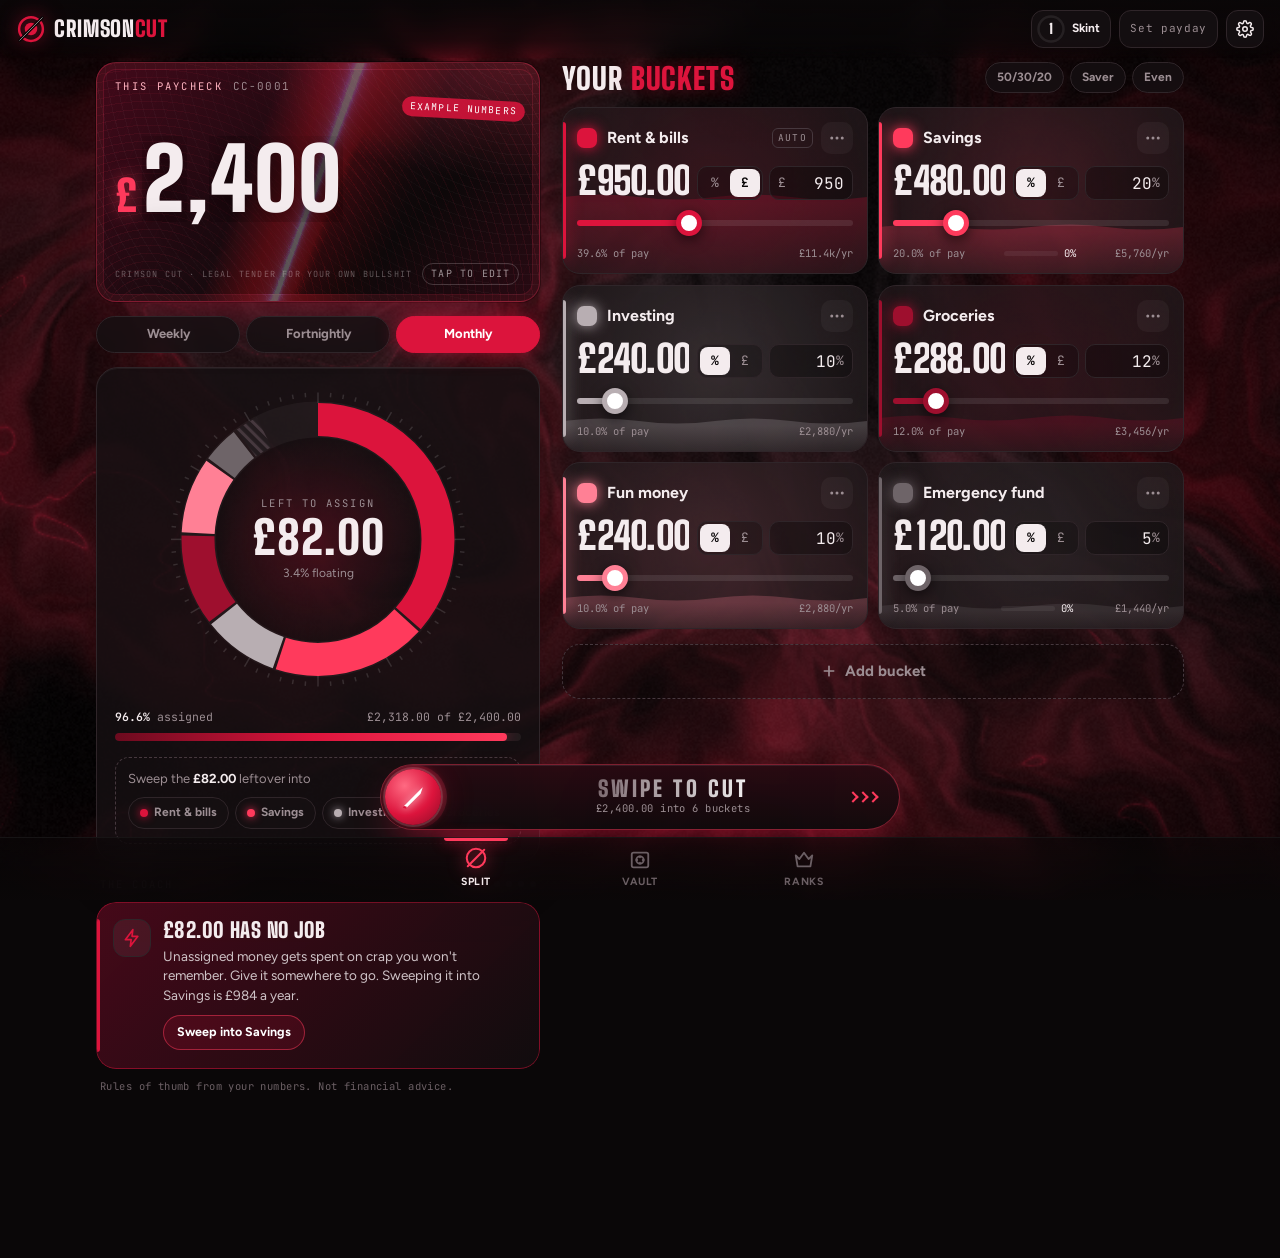
==== commit a9303f52: "Fix settings scrolling, add the Coach, smoother scrolling - Sheets: flex children no longer shrink (" ====
--- a/index.html
+++ b/index.html
@@ -121,6 +121,11 @@
               <div class="chips" id="sweepChips"></div>
             </div>
           </div>
+          <section class="coach" id="coach" aria-label="Coach">
+            <div class="coach-head"><span class="eyebrow">The coach</span><span class="coach-dots" id="coachDots" aria-hidden="true"></span></div>
+            <div class="coach-track" id="coachTrack"></div>
+            <p class="coach-fine">Rules of thumb from your numbers. Not financial advice.</p>
+          </section>
         </div>
 
         <div class="col-b">
@@ -143,6 +148,7 @@
       <div class="vault-hero glass">
         <span class="eyebrow">All-time paid in</span>
         <strong class="odo odo-big" id="vPaid"></strong>
+        <p class="vault-line" id="vaultLine"></p>
         <div class="vault-stats">
           <div><span class="eyebrow">Saved</span><b class="odo" id="vSaved"></b></div>
           <div><span class="eyebrow">Splits</span><b class="odo" id="vSplits"></b></div>
@@ -270,6 +276,7 @@
   <div class="stamp" id="stamp" hidden>
     <h2>Cut.</h2>
     <p class="tab" id="stampSub"></p>
+    <p class="stamp-line" id="stampLine"></p>
     <div class="stamp-xp" id="stampXp"></div>
     <button class="btn-primary" id="stampDone">Bank it</button>
     <button class="stamp-later" id="stampLater">Later</button>
--- a/css/app.css
+++ b/css/app.css
@@ -12,8 +12,8 @@
   --crimson:#DC143C;
   --crimson-hi:#FF3A5C;
   --crimson-deep:#6B0A1E;
-  --glass:rgba(23,17,19,.62);
-  --glass-2:rgba(33,26,29,.72);
+  --glass:rgba(22,16,18,.84);
+  --glass-2:rgba(30,23,26,.88);
   --display:"Big Shoulders Display","Oswald","Arial Narrow",Impact,sans-serif;
   --body:"Figtree",ui-sans-serif,system-ui,-apple-system,"Segoe UI",sans-serif;
   --mono:"JetBrains Mono",ui-monospace,"SF Mono",Menlo,Consolas,monospace;
@@ -26,14 +26,14 @@
 }
 *{box-sizing:border-box;-webkit-tap-highlight-color:transparent}
 html{background:var(--black);height:100%;overscroll-behavior:none}
-body{margin:0;min-height:100%;background:var(--black);color:var(--text);font-family:var(--body);font-size:15px;line-height:1.45;overflow-x:hidden;-webkit-font-smoothing:antialiased;-webkit-text-size-adjust:100%;overscroll-behavior:none}
+body{touch-action:manipulation;-webkit-user-select:none;user-select:none;-webkit-touch-callout:none;margin:0;min-height:100%;background:var(--black);color:var(--text);font-family:var(--body);font-size:15px;line-height:1.45;overflow-x:hidden;-webkit-font-smoothing:antialiased;-webkit-text-size-adjust:100%;overscroll-behavior:none}
 button,input,select{font:inherit;color:inherit}
 button{cursor:pointer;touch-action:manipulation;-webkit-user-select:none;user-select:none}
 [hidden]{display:none!important}
 :focus-visible{outline:2px solid var(--crimson-hi);outline-offset:2px}
 .tab{font-variant-numeric:tabular-nums}
 .eyebrow{font-family:var(--mono);font-size:10.5px;letter-spacing:.2em;text-transform:uppercase;color:var(--muted)}
-.glass{background:var(--glass);border:1px solid var(--line);border-radius:22px;-webkit-backdrop-filter:blur(16px) saturate(1.2);backdrop-filter:blur(16px) saturate(1.2);box-shadow:0 30px 60px -40px #000,inset 0 1px 0 rgba(255,255,255,.05)}
+.glass{background:var(--glass);border:1px solid var(--line);border-radius:22px;box-shadow:0 30px 60px -40px #000,inset 0 1px 0 rgba(255,255,255,.05)}
 .pad{padding:18px}
 
 /* ---------- background layers ---------- */
@@ -66,7 +66,7 @@
 .hdr-word{font-family:var(--display);font-weight:900;font-size:22px;text-transform:uppercase;letter-spacing:.03em;line-height:1}
 .hdr-word b{color:var(--crimson);font-weight:900}
 @media (max-width:430px){.hdr-word{display:none}}
-.rank-pill,.payday-pill,.icon-btn{height:38px;border-radius:12px;border:1px solid var(--line);background:var(--glass);-webkit-backdrop-filter:blur(10px);backdrop-filter:blur(10px);transition:transform .2s var(--spring),border-color .2s}
+.rank-pill,.payday-pill,.icon-btn{height:38px;border-radius:12px;border:1px solid var(--line);background:var(--glass);transition:transform .2s var(--spring),border-color .2s}
 .rank-pill:active,.payday-pill:active,.icon-btn:active{transform:scale(.93)}
 .rank-pill{display:flex;align-items:center;gap:6px;padding:0 10px 0 4px;max-width:46vw}
 .rank-ring{width:30px;height:30px;transform:rotate(-90deg);flex:none}
@@ -188,7 +188,7 @@
 .sec-head h3{margin:0;font-family:var(--display);font-weight:800;font-size:22px;text-transform:uppercase;letter-spacing:.04em}
 .buckets{display:grid;grid-template-columns:minmax(0,1fr);gap:10px}
 @media (min-width:640px){.buckets{grid-template-columns:repeat(2,minmax(0,1fr))}}
-.bucket{--c:#DC143C;--lvl:10%;--mx:50%;--my:50%;position:relative;overflow:hidden;padding:14px 14px 12px;border-radius:18px;border:1px solid var(--line);background:radial-gradient(360px circle at var(--mx) var(--my),color-mix(in srgb,var(--c) 14%,transparent),transparent 50%),var(--glass-2);-webkit-backdrop-filter:blur(12px);backdrop-filter:blur(12px);display:flex;flex-direction:column;gap:8px;transition:transform .35s var(--ease-out),border-color .25s,box-shadow .25s,opacity .3s}
+.bucket{--c:#DC143C;--lvl:10%;--mx:50%;--my:50%;position:relative;overflow:hidden;padding:14px 14px 12px;border-radius:18px;border:1px solid var(--line);background:radial-gradient(360px circle at var(--mx) var(--my),color-mix(in srgb,var(--c) 14%,transparent),transparent 50%),var(--glass-2);display:flex;flex-direction:column;gap:8px;transition:transform .35s var(--ease-out),border-color .25s,box-shadow .25s,opacity .3s}
 .bucket::before{content:"";position:absolute;left:0;top:14px;bottom:14px;width:3px;border-radius:0 3px 3px 0;background:var(--c);box-shadow:0 0 16px var(--c)}
 .bucket.hl{border-color:color-mix(in srgb,var(--c) 60%,transparent);box-shadow:0 18px 40px -20px var(--c)}
 .bucket.enter{animation:cardIn .6s var(--ease-out) backwards}
@@ -198,7 +198,7 @@
 .bucket.zero{opacity:.6}
 .liquid{position:absolute;left:0;right:0;bottom:0;height:var(--lvl);pointer-events:none;transition:height .8s var(--ease-out);background:linear-gradient(180deg,color-mix(in srgb,var(--c) 24%,transparent),color-mix(in srgb,var(--c) 6%,transparent))}
 .liquid svg{position:absolute;left:0;bottom:100%;width:200%;height:10px;animation:wave 5s linear infinite;fill:color-mix(in srgb,var(--c) 24%,transparent)}
-.liquid svg + svg{animation-duration:8s;animation-direction:reverse;opacity:.5;height:12px}
+.liquid svg + svg{display:none}
 @keyframes wave{to{transform:translateX(-50%)}}
 .b-row1,.b-row2,.b-foot{position:relative;display:flex;align-items:center;gap:8px}
 .swatch{width:20px;height:20px;flex:none;border-radius:7px;border:0;background:var(--c);box-shadow:0 0 14px var(--c);transition:transform .3s var(--spring)}
@@ -292,7 +292,12 @@
 @keyframes sheetIn{from{transform:translateY(100%)}}
 @keyframes sheetOut{to{transform:translateY(105%)}}
 .sheet.dragging{animation:none;transition:none}
-.grab{width:44px;height:5px;border-radius:9px;background:var(--line-2);margin:0 auto 4px;flex:none}
+.grab{position:relative;width:44px;height:5px;border-radius:9px;background:var(--line-2);margin:0 auto 4px;flex:none;touch-action:none;cursor:grab}
+.grab::before{content:"";position:absolute;inset:-14px -60px}
+/* flex children must not shrink, or the sheet squashes its content instead of scrolling */
+.sheet > *{flex-shrink:0}
+.sheet{-webkit-overflow-scrolling:touch;touch-action:pan-y}
+body.sheet-open{overflow:hidden}
 .sheet-title{margin:0;font-family:var(--display);font-weight:900;font-size:30px;text-transform:uppercase;letter-spacing:.03em}
 .btn-primary{border:0;border-radius:16px;padding:16px;background:linear-gradient(180deg,#E5183F,#A30E2D);color:#fff;font-family:var(--display);font-weight:900;font-size:22px;letter-spacing:.1em;text-transform:uppercase;box-shadow:0 14px 34px -12px rgba(220,20,60,.85),inset 0 1px 0 rgba(255,255,255,.28);transition:transform .2s var(--spring),filter .2s;position:relative;overflow:hidden}
 .btn-primary::before{content:"";position:absolute;inset:0;background:linear-gradient(110deg,transparent 35%,rgba(255,255,255,.3) 50%,transparent 65%);transform:translateX(-120%);animation:shine 3s ease-in-out infinite}
@@ -478,7 +483,7 @@
 }
 
 /* ---------- transfer run hooks ---------- */
-.pending-strip{position:relative;display:flex;align-items:center;gap:12px;width:100%;padding:12px 14px;border-radius:18px;border:1px solid rgba(255,58,92,.5);background:linear-gradient(100deg,rgba(107,10,30,.75),rgba(23,17,19,.8) 60%);-webkit-backdrop-filter:blur(12px);backdrop-filter:blur(12px);text-align:left;overflow:hidden;box-shadow:0 14px 34px -18px rgba(220,20,60,.9);animation:rise .6s var(--ease-out) backwards;transition:transform .2s var(--spring)}
+.pending-strip{position:relative;display:flex;align-items:center;gap:12px;width:100%;padding:12px 14px;border-radius:18px;border:1px solid rgba(255,58,92,.5);background:linear-gradient(100deg,rgba(107,10,30,.75),rgba(23,17,19,.8) 60%);text-align:left;overflow:hidden;box-shadow:0 14px 34px -18px rgba(220,20,60,.9);animation:rise .6s var(--ease-out) backwards;transition:transform .2s var(--spring)}
 .pending-strip::after{content:"";position:absolute;inset:0;background:linear-gradient(110deg,transparent 40%,rgba(255,255,255,.1) 50%,transparent 60%);transform:translateX(-100%);animation:shine 3.4s ease-in-out infinite;pointer-events:none}
 .pending-strip:active{transform:scale(.97)}
 .ps-dot{width:12px;height:12px;flex:none;border-radius:50%;background:var(--crimson-hi);box-shadow:0 0 0 0 rgba(255,58,92,.7);animation:psPing 1.6s ease-out infinite}
@@ -513,3 +518,34 @@
 @keyframes fromRight{from{opacity:0;transform:translateX(40px)}}
 @keyframes fromLeft{from{opacity:0;transform:translateX(-40px)}}
 .vault-hero{min-height:230px}
+
+input,textarea,select{-webkit-user-select:text;user-select:text}
+.bucket{contain:layout paint}
+.bucket.off .liquid svg,.bucket.off::after{animation-play-state:paused}
+
+/* ---------- coach ---------- */
+.coach{display:flex;flex-direction:column;gap:10px}
+.coach-head{display:flex;align-items:center;justify-content:space-between;padding:0 4px}
+.coach-dots{display:flex;gap:6px}
+.coach-dots i{width:6px;height:6px;border-radius:99px;background:var(--line-2);transition:width .35s var(--ease-out),background .35s;cursor:pointer}
+.coach-dots i.on{width:18px;background:var(--crimson-hi);box-shadow:0 0 8px var(--crimson)}
+.coach-track{display:flex;overflow-x:auto;scroll-snap-type:x mandatory;scrollbar-width:none;border-radius:20px;overscroll-behavior-x:contain;-webkit-overflow-scrolling:touch}
+.coach-track::-webkit-scrollbar{display:none}
+.coach-card{flex:0 0 100%;scroll-snap-align:start;scroll-snap-stop:always;display:flex;gap:12px;padding:16px;border-radius:20px;border:1px solid var(--line);background:linear-gradient(135deg,rgba(40,30,34,.92),rgba(18,13,15,.92));min-height:128px;position:relative;overflow:hidden}
+.coach-card::before{content:"";position:absolute;left:0;top:16px;bottom:16px;width:3px;border-radius:0 3px 3px 0;background:var(--tone)}
+.coach-card.tone-good{--tone:#E8E0E2}
+.coach-card.tone-tip{--tone:var(--crimson-hi)}
+.coach-card.tone-warn{--tone:var(--crimson);border-color:rgba(220,20,60,.45);background:linear-gradient(135deg,rgba(80,10,28,.85),rgba(18,13,15,.92))}
+.cc-ic{width:38px;height:38px;flex:none;border-radius:12px;display:grid;place-items:center;background:rgba(255,255,255,.05);color:var(--tone);border:1px solid var(--line)}
+.cc-ic svg{width:20px;height:20px}
+.cc-body{display:flex;flex-direction:column;gap:6px;min-width:0}
+.cc-body b{font-family:var(--display);font-weight:900;font-size:21px;line-height:1.05;text-transform:uppercase;letter-spacing:.02em;text-wrap:balance}
+.cc-body p{margin:0;font-size:13.5px;line-height:1.45;color:#cfc3c7}
+.cc-act{align-self:flex-start;margin-top:4px;border:1px solid rgba(255,58,92,.5);background:rgba(220,20,60,.14);color:#fff;border-radius:99px;padding:7px 13px;font-size:12.5px;font-weight:700;transition:transform .2s var(--spring),background .2s}
+.cc-act:active{transform:scale(.94);background:rgba(220,20,60,.3)}
+.coach-fine{margin:0;padding:0 4px;font-size:10.5px;color:var(--dim);font-family:var(--mono);letter-spacing:.04em}
+.stamp-line{margin:0;max-width:320px;font-size:15px;font-weight:600;color:#ffd0d8;text-wrap:balance;animation:rise .6s var(--ease-out) .25s backwards}
+.vault-line{margin:2px 0 0;max-width:340px;font-size:13px;color:#cfc3c7;text-wrap:balance}
+#sweepChips{flex-wrap:nowrap;overflow-x:auto;scrollbar-width:none;margin:0 -12px;padding:0 12px 2px;-webkit-mask-image:linear-gradient(90deg,transparent,#000 12px,#000 calc(100% - 20px),transparent);mask-image:linear-gradient(90deg,transparent,#000 12px,#000 calc(100% - 20px),transparent)}
+#sweepChips::-webkit-scrollbar{display:none}
+#sweepChips .chip{flex:none}
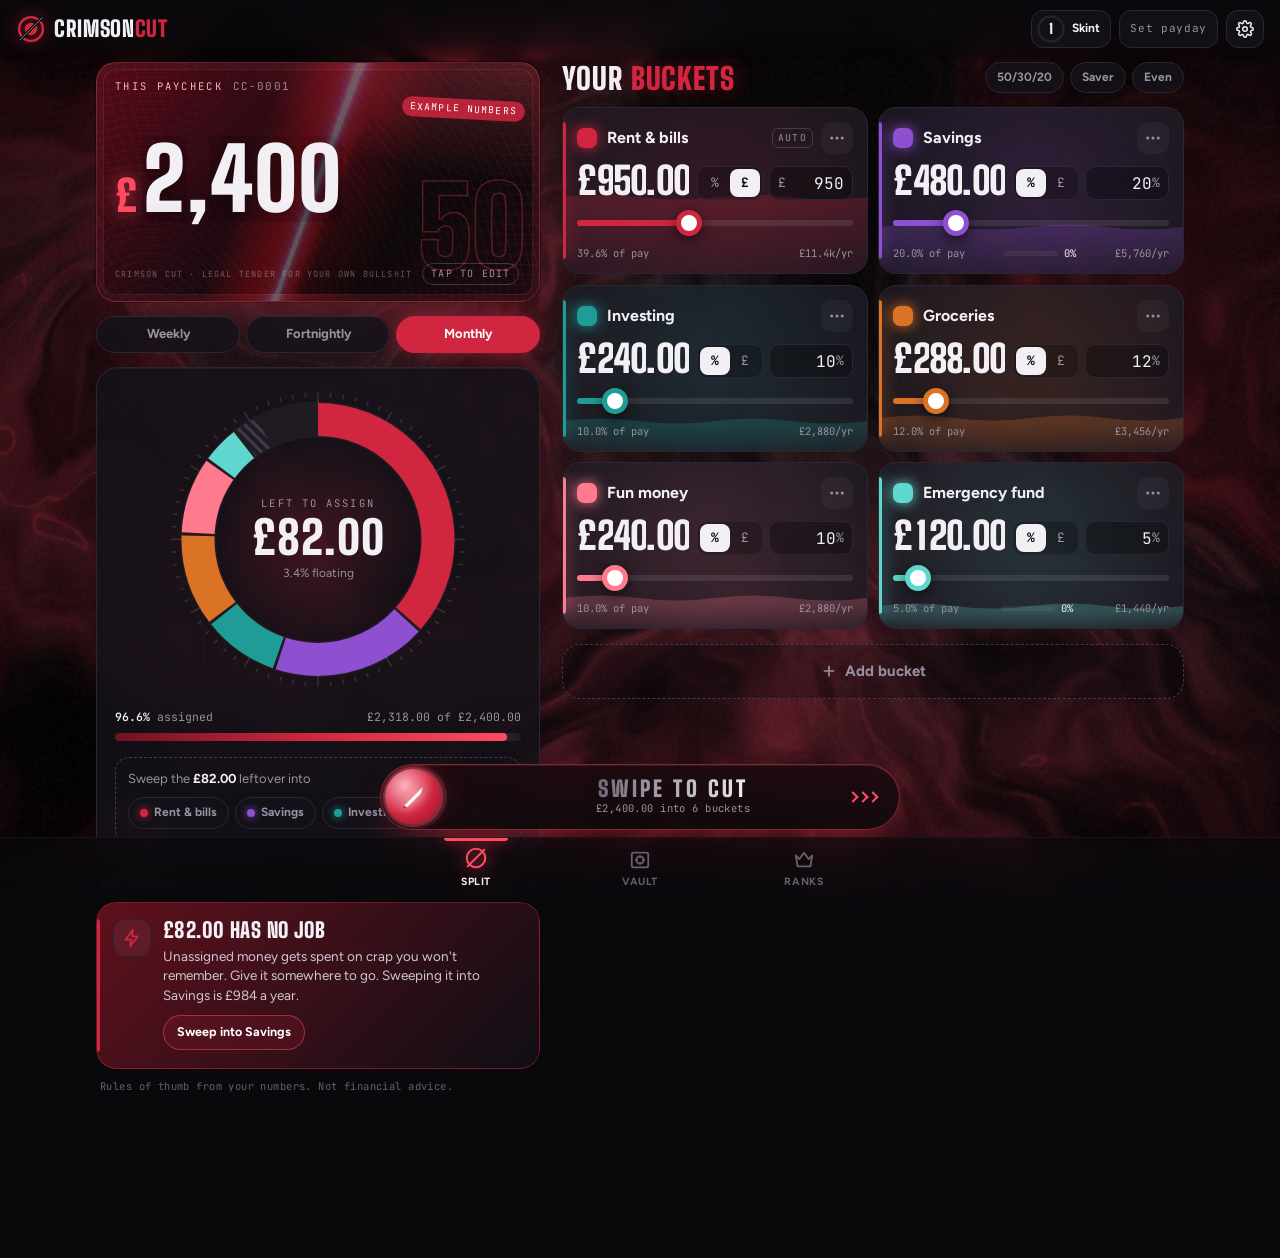
==== commit 5850c268: "Bank of England note themes: £50 red, £20 purple, £10 orange, £5 teal - Settings > Note colour switc" ====
--- a/index.html
+++ b/index.html
@@ -2,6 +2,7 @@
 <html lang="en">
 <head>
 <meta charset="utf-8">
+<script>try{var cc=JSON.parse(localStorage.getItem('crimson-cut-v2'));if(cc&&cc.settings&&cc.settings.note)document.documentElement.dataset.note=cc.settings.note}catch(e){}</script>
 <meta name="viewport" content="width=device-width, initial-scale=1, viewport-fit=cover, maximum-scale=1, user-scalable=no">
 <meta name="theme-color" content="#0A0708">
 <meta name="color-scheme" content="dark">
@@ -43,9 +44,9 @@
 <!-- boot splash -->
 <div id="boot" class="boot" aria-hidden="true">
   <svg class="boot-logo" viewBox="0 0 48 48">
-    <circle class="ring" cx="24" cy="24" r="19" fill="none" stroke="#DC143C" stroke-width="4"/>
-    <circle class="core" cx="24" cy="24" r="10" fill="#DC143C"/>
-    <path class="cut" d="M4 44 L44 4" stroke="#0A0708" stroke-width="5" stroke-linecap="round"/>
+    <circle class="ring" cx="24" cy="24" r="19" fill="none" style="stroke:var(--crimson)" stroke-width="4"/>
+    <circle class="core" cx="24" cy="24" r="10" style="fill:var(--crimson)"/>
+    <path class="cut" d="M4 44 L44 4" stroke="#09090C" stroke-width="5" stroke-linecap="round"/>
     <path class="edge" d="M4 44 L44 4" stroke="#F4ECEE" stroke-width="1.2" stroke-linecap="round"/>
   </svg>
   <div class="boot-word"><span>Crimson</span><span>Cut</span></div>
@@ -54,7 +55,7 @@
 <div class="app" id="app">
   <header class="hdr">
     <div class="hdr-brand" aria-label="Crimson Cut">
-      <svg viewBox="0 0 48 48" aria-hidden="true"><circle cx="24" cy="24" r="19" fill="none" stroke="#DC143C" stroke-width="4"/><circle cx="24" cy="24" r="10" fill="#DC143C"/><path d="M6 42 L42 6" stroke="#0A0708" stroke-width="5" stroke-linecap="round"/><path d="M6 42 L42 6" stroke="#F4ECEE" stroke-width="1.2" stroke-linecap="round" opacity=".7"/></svg>
+      <svg viewBox="0 0 48 48" aria-hidden="true"><circle cx="24" cy="24" r="19" fill="none" style="stroke:var(--crimson)" stroke-width="4"/><circle cx="24" cy="24" r="10" style="fill:var(--crimson)"/><path d="M6 42 L42 6" stroke="#09090C" stroke-width="5" stroke-linecap="round"/><path d="M6 42 L42 6" stroke="#F4ECEE" stroke-width="1.2" stroke-linecap="round" opacity=".7"/></svg>
       <span class="hdr-word">Crimson<b>Cut</b></span>
     </div>
     <button class="rank-pill" id="rankPill" aria-label="Your rank">
@@ -85,6 +86,7 @@
           <button class="note" id="note" aria-label="Edit paycheck amount">
             <span class="note-guilloche" aria-hidden="true"></span>
             <span class="note-holo" aria-hidden="true"></span>
+            <span class="note-denom" id="noteDenom" aria-hidden="true">50</span>
             <span class="note-top"><span class="note-label">This paycheck</span><span class="note-serial tab" id="noteSerial">CC-0001</span></span>
             <span class="note-amt"><span class="note-sym" id="noteSym">£</span><span class="odo" id="payOdo"></span></span>
             <span class="note-bottom"><span class="micro">Crimson Cut · Legal tender for your own bullshit</span><span class="note-edit">Tap to edit</span></span>
@@ -100,7 +102,7 @@
             <div class="donut-wrap">
               <svg id="donut" viewBox="0 0 200 200" aria-hidden="true">
                 <defs>
-                  <pattern id="hatch" width="5" height="5" patternUnits="userSpaceOnUse" patternTransform="rotate(45)"><rect width="5" height="5" fill="#231B1E"/><rect width="2" height="5" fill="#46383E"/></pattern>
+                  <pattern id="hatch" width="5" height="5" patternUnits="userSpaceOnUse" patternTransform="rotate(45)"><rect width="5" height="5" fill="#1E1B24"/><rect width="2" height="5" fill="#413B4A"/></pattern>
                 </defs>
                 <g class="ticks" id="ticks"></g>
                 <circle class="track" cx="100" cy="100" r="80"/>
@@ -196,7 +198,7 @@
       <span class="cut-text"><b id="cutLbl">Swipe to cut</b><small class="tab" id="cutSub"></small></span>
       <span class="cut-chev" aria-hidden="true"><i></i><i></i><i></i></span>
       <span class="cut-knob" id="cutKnob" aria-hidden="true">
-        <svg viewBox="0 0 24 24"><path d="M3 21 L17 7 L21 3 L19 9 L6 22 Z" fill="#fff"/><path d="M3 21 L6 22" stroke="#DC143C" stroke-width="2"/></svg>
+        <svg viewBox="0 0 24 24"><path d="M3 21 L17 7 L21 3 L19 9 L6 22 Z" fill="#fff"/><path d="M3 21 L6 22" style="stroke:var(--crimson)" stroke-width="2"/></svg>
       </span>
     </div>
   </div>
@@ -248,6 +250,14 @@
     <label class="set-row"><span><b>Sound</b><small>Works with the silent switch on</small></span><input type="checkbox" class="tgl" id="setSound"></label>
     <label class="set-row"><span><b>Haptics</b><small>Taps and thumps on iPhone</small></span><input type="checkbox" class="tgl" id="setHaptics"></label>
     <label class="set-row"><span><b>Tilt effects</b><small>Move your phone, the note catches the light</small></span><input type="checkbox" class="tgl" id="setMotion"></label>
+    <div class="set-row set-notes"><span><b>Note colour</b><small>Theme the whole app after a note</small></span>
+      <div class="note-pick" id="notePick" role="group" aria-label="Note colour">
+        <button data-note="50" aria-label="Fifty pound red"><i>£50</i></button>
+        <button data-note="20" aria-label="Twenty pound purple"><i>£20</i></button>
+        <button data-note="10" aria-label="Ten pound orange"><i>£10</i></button>
+        <button data-note="5" aria-label="Five pound teal"><i>£5</i></button>
+      </div>
+    </div>
     <label class="set-row"><span><b>Currency</b></span><select id="setCur"><option value="£">£ GBP</option><option value="$">$ USD</option><option value="€">€ EUR</option></select></label>
     <label class="set-row"><span><b>Next payday</b><small>Countdown up top. Rolls forward on its own</small></span><input type="date" id="setPayday"></label>
   </div>
--- a/css/app.css
+++ b/css/app.css
@@ -1,19 +1,28 @@
 :root{
   color-scheme:dark;
-  --black:#0A0708;
-  --ink:#110C0E;
-  --panel:#171113;
-  --panel-2:#211A1D;
-  --line:#2F2529;
-  --line-2:#46383E;
-  --text:#F4ECEE;
-  --muted:#9C8E93;
-  --dim:#6B5F64;
-  --crimson:#DC143C;
-  --crimson-hi:#FF3A5C;
-  --crimson-deep:#6B0A1E;
-  --glass:rgba(22,16,18,.84);
-  --glass-2:rgba(30,23,26,.88);
+  /* cool charcoal neutrals so every note colour sits cleanly on them */
+  --black:#09090C;
+  --ink:#0F0E12;
+  --panel:#15131A;
+  --panel-2:#1E1B24;
+  --line:#2B2732;
+  --line-2:#413B4A;
+  --text:#F2F0F5;
+  --muted:#9791A0;
+  --dim:#655F6E;
+  /* accent = the chosen note (js/theme.js sets these; defaults are the £50) */
+  --crimson:#D0263F;
+  --crimson-hi:#FF4B62;
+  --crimson-deep:#6E1220;
+  --acc-soft:#FFB3BF;
+  --a1:208,38,63;
+  --a2:255,75,98;
+  --a3:110,18,32;
+  --n1:#8A1227;
+  --n2:#560A18;
+  --n3:#1D0A10;
+  --glass:rgba(21,19,26,.84);
+  --glass-2:rgba(29,26,35,.88);
   --display:"Big Shoulders Display","Oswald","Arial Narrow",Impact,sans-serif;
   --body:"Figtree",ui-sans-serif,system-ui,-apple-system,"Segoe UI",sans-serif;
   --mono:"JetBrains Mono",ui-monospace,"SF Mono",Menlo,Consolas,monospace;
@@ -38,13 +47,13 @@
 
 /* ---------- background layers ---------- */
 #bg{position:fixed;inset:0;width:100%;height:100%;z-index:0;pointer-events:none}
-.bg-fallback{position:fixed;inset:0;z-index:-1;background:radial-gradient(120% 70% at 10% 0%,#3d0714 0%,transparent 60%),radial-gradient(90% 60% at 100% 60%,#2a0610 0%,transparent 65%),var(--black)}
+.bg-fallback{position:fixed;inset:0;z-index:-1;background:radial-gradient(120% 70% at 10% 0%,var(--n2) 0%,transparent 60%),radial-gradient(90% 60% at 100% 60%,var(--n3) 0%,transparent 65%),var(--black)}
 #fx{position:fixed;inset:0;width:100%;height:100%;z-index:80;pointer-events:none}
 
 /* ---------- boot ---------- */
 .boot{position:fixed;inset:0;z-index:100;background:var(--black);display:grid;place-content:center;justify-items:center;gap:18px;transition:opacity .5s ease,visibility .5s}
 .boot.gone{opacity:0;visibility:hidden}
-.boot-logo{width:96px;height:96px;overflow:visible;filter:drop-shadow(0 0 24px rgba(220,20,60,.7))}
+.boot-logo{width:96px;height:96px;overflow:visible;filter:drop-shadow(0 0 24px rgba(var(--a1),.7))}
 .boot-logo .ring{stroke-dasharray:120;stroke-dashoffset:120;animation:draw .7s var(--ease-out) forwards}
 .boot-logo .core{transform-origin:24px 24px;transform:scale(0);animation:corePop .45s var(--spring) .35s forwards}
 .boot-logo .cut,.boot-logo .edge{stroke-dasharray:57;stroke-dashoffset:57;animation:draw .18s ease-in .75s forwards}
@@ -53,16 +62,16 @@
 .boot-word{display:flex;gap:.12em;font-family:var(--display);font-weight:900;font-size:44px;letter-spacing:.04em;text-transform:uppercase;line-height:1}
 .boot-word span{opacity:0;animation:wordIn .5s var(--ease-out) forwards}
 .boot-word span:first-child{animation-delay:.85s;--dx:-14px}
-.boot-word span:last-child{animation-delay:.92s;color:var(--crimson);--dx:14px;text-shadow:0 0 30px rgba(220,20,60,.7)}
+.boot-word span:last-child{animation-delay:.92s;color:var(--crimson);--dx:14px;text-shadow:0 0 30px rgba(var(--a1),.7)}
 @keyframes wordIn{from{opacity:0;transform:translateX(var(--dx)) skewX(-12deg);filter:blur(6px)}to{opacity:1;transform:none;filter:none}}
 .boot::after{content:"";position:absolute;inset:0;background:#fff;opacity:0;pointer-events:none;animation:bootFlash .5s ease-out .78s}
 @keyframes bootFlash{0%{opacity:.35}100%{opacity:0}}
 
 /* ---------- app shell ---------- */
 .app{position:relative;z-index:1;min-height:100dvh}
-.hdr{position:sticky;top:0;z-index:30;display:flex;align-items:center;gap:8px;padding:calc(var(--sat) + 10px) 16px 10px;background:linear-gradient(180deg,rgba(10,7,8,.92),rgba(10,7,8,.55) 70%,transparent);-webkit-backdrop-filter:blur(10px);backdrop-filter:blur(10px)}
+.hdr{position:sticky;top:0;z-index:30;display:flex;align-items:center;gap:8px;padding:calc(var(--sat) + 10px) 16px 10px;background:linear-gradient(180deg,rgba(9,9,12,.92),rgba(9,9,12,.55) 70%,transparent);-webkit-backdrop-filter:blur(10px);backdrop-filter:blur(10px)}
 .hdr-brand{display:flex;align-items:center;gap:8px;margin-right:auto;min-width:0}
-.hdr-brand svg{width:30px;height:30px;flex:none;filter:drop-shadow(0 0 10px rgba(220,20,60,.6))}
+.hdr-brand svg{width:30px;height:30px;flex:none;filter:drop-shadow(0 0 10px rgba(var(--a1),.6))}
 .hdr-word{font-family:var(--display);font-weight:900;font-size:22px;text-transform:uppercase;letter-spacing:.03em;line-height:1}
 .hdr-word b{color:var(--crimson);font-weight:900}
 @media (max-width:430px){.hdr-word{display:none}}
@@ -76,9 +85,9 @@
 .rank-pill{position:relative}
 .rank-name{font-size:12px;font-weight:700;white-space:nowrap;overflow:hidden;text-overflow:ellipsis}
 .payday-pill{padding:0 10px;font-family:var(--mono);font-size:11px;letter-spacing:.06em;color:var(--muted);white-space:nowrap}
-.payday-pill.soon{color:var(--text);border-color:rgba(220,20,60,.5)}
+.payday-pill.soon{color:var(--text);border-color:rgba(var(--a1),.5)}
 .payday-pill.today{background:var(--crimson);border-color:var(--crimson);color:#fff;animation:throb 1.4s ease-in-out infinite}
-@keyframes throb{50%{box-shadow:0 0 24px rgba(220,20,60,.8)}}
+@keyframes throb{50%{box-shadow:0 0 24px rgba(var(--a1),.8)}}
 .icon-btn{width:38px;display:grid;place-items:center;flex:none}
 .icon-btn svg{width:18px;height:18px}
 .icon-btn:hover svg{animation:spin 1.2s var(--ease-out)}
@@ -101,30 +110,30 @@
 }
 
 /* ---------- the note ---------- */
-.note{--tx:0;--ty:0;position:relative;display:flex;flex-direction:column;justify-content:space-between;width:100%;aspect-ratio:1.85;max-height:240px;padding:16px 18px;border-radius:20px;border:1px solid rgba(255,58,92,.35);overflow:hidden;text-align:left;color:var(--text);
-  background:radial-gradient(120% 90% at 100% 0%,rgba(255,58,92,.28),transparent 55%),linear-gradient(135deg,#43091a 0%,#1a0a0f 45%,#0d0809 70%,#2a0a13 100%);
-  box-shadow:0 30px 60px -30px rgba(220,20,60,.55),0 0 0 1px rgba(0,0,0,.4),inset 0 0 0 6px rgba(10,7,8,.35),inset 0 0 0 7px rgba(255,58,92,.18);
+.note{--tx:0;--ty:0;position:relative;display:flex;flex-direction:column;justify-content:space-between;width:100%;aspect-ratio:1.85;max-height:240px;padding:16px 18px;border-radius:20px;border:1px solid rgba(var(--a2),.35);overflow:hidden;text-align:left;color:var(--text);
+  background:radial-gradient(120% 90% at 100% 0%,rgba(var(--a2),.28),transparent 55%),linear-gradient(135deg,var(--n2) 0%,var(--n3) 45%,#0d0809 70%,var(--n3) 100%);
+  box-shadow:0 30px 60px -30px rgba(var(--a1),.55),0 0 0 1px rgba(0,0,0,.4),inset 0 0 0 6px rgba(9,9,12,.35),inset 0 0 0 7px rgba(var(--a2),.18);
   transform:perspective(900px) rotateX(calc(var(--ty) * -7deg)) rotateY(calc(var(--tx) * 9deg));transition:transform .5s var(--ease-out);will-change:transform}
 .note:active{transform:perspective(900px) scale(.975)}
 .note-guilloche{position:absolute;inset:0;opacity:.5;pointer-events:none;
   background:
-   repeating-radial-gradient(circle at 12% 110%,transparent 0 7px,rgba(255,58,92,.16) 7px 8px),
+   repeating-radial-gradient(circle at 12% 110%,transparent 0 7px,rgba(var(--a2),.16) 7px 8px),
    repeating-radial-gradient(circle at 96% -20%,transparent 0 9px,rgba(244,236,238,.07) 9px 10px),
-   repeating-linear-gradient(115deg,transparent 0 13px,rgba(255,58,92,.05) 13px 14px);
+   repeating-linear-gradient(115deg,transparent 0 13px,rgba(var(--a2),.05) 13px 14px);
   -webkit-mask-image:linear-gradient(90deg,#000,rgba(0,0,0,.35) 45%,#000);mask-image:linear-gradient(90deg,#000,rgba(0,0,0,.35) 45%,#000)}
 .note-holo{position:absolute;inset:-40%;pointer-events:none;mix-blend-mode:color-dodge;opacity:.55;
-  background:linear-gradient(calc(110deg + var(--tx) * 40deg),transparent 38%,rgba(255,58,92,.0) 42%,rgba(255,120,140,.45) 47%,rgba(255,255,255,.55) 50%,rgba(220,20,60,.4) 53%,transparent 60%);
+  background:linear-gradient(calc(110deg + var(--tx) * 40deg),transparent 38%,rgba(var(--a2),.0) 42%,rgba(var(--a2),.45) 47%,rgba(255,255,255,.55) 50%,rgba(var(--a1),.4) 53%,transparent 60%);
   transform:translate(calc(var(--tx) * 18%),calc(var(--ty) * 12%));transition:transform .4s var(--ease-out)}
 .note.idle .note-holo{animation:holoIdle 6s ease-in-out infinite}
 @keyframes holoIdle{0%,100%{transform:translate(-22%,-6%)}50%{transform:translate(22%,6%)}}
 .note-top,.note-bottom{position:relative;display:flex;justify-content:space-between;align-items:center;gap:10px}
-.note-label{font-family:var(--mono);font-size:10.5px;letter-spacing:.22em;text-transform:uppercase;color:#ffb3c0}
+.note-label{font-family:var(--mono);font-size:10.5px;letter-spacing:.22em;text-transform:uppercase;color:var(--acc-soft)}
 .note-serial{font-family:var(--mono);font-size:11px;color:rgba(244,236,238,.55);letter-spacing:.1em}
 .note-amt{position:relative;display:flex;align-items:flex-end;gap:4px;font-family:var(--display);font-weight:900;line-height:1;font-size:clamp(58px,17vw,86px);letter-spacing:.005em;text-shadow:0 4px 30px rgba(0,0,0,.6)}
-.note-sym{font-size:.5em;color:var(--crimson-hi);margin-bottom:.12em;text-shadow:0 0 18px rgba(255,58,92,.6)}
+.note-sym{font-size:.5em;color:var(--crimson-hi);margin-bottom:.12em;text-shadow:0 0 18px rgba(var(--a2),.6)}
 .micro{font-family:var(--mono);font-size:8.5px;letter-spacing:.14em;text-transform:uppercase;color:rgba(244,236,238,.35);white-space:nowrap;overflow:hidden;text-overflow:ellipsis}
 .note-edit{font-family:var(--mono);font-size:10px;letter-spacing:.12em;text-transform:uppercase;color:rgba(244,236,238,.6);border:1px solid rgba(244,236,238,.2);border-radius:99px;padding:3px 8px;flex:none}
-.example-tag{position:absolute;right:14px;top:36px;font-family:var(--mono);font-size:9.5px;letter-spacing:.12em;text-transform:uppercase;color:#fff;background:rgba(220,20,60,.85);border-radius:99px;padding:3px 8px;transform:rotate(3deg)}
+.example-tag{position:absolute;right:14px;top:36px;font-family:var(--mono);font-size:9.5px;letter-spacing:.12em;text-transform:uppercase;color:#fff;background:rgba(var(--a1),.85);border-radius:99px;padding:3px 8px;transform:rotate(3deg)}
 .note.bump{animation:noteBump .45s var(--spring)}
 @keyframes noteBump{40%{transform:perspective(900px) scale(1.035)}}
 
@@ -136,14 +145,14 @@
 .odo .s{display:inline-block;line-height:1}
 .odo.fast .c > span{transition-duration:.45s}
 .odo-mid{font-family:var(--display);font-weight:900;font-size:clamp(34px,10vw,46px)}
-.odo-big{font-family:var(--display);font-weight:900;font-size:clamp(52px,15vw,84px);text-shadow:0 0 40px rgba(220,20,60,.35)}
+.odo-big{font-family:var(--display);font-weight:900;font-size:clamp(52px,15vw,84px);text-shadow:0 0 40px rgba(var(--a1),.35)}
 
 /* ---------- chips ---------- */
 .chips{display:flex;flex-wrap:wrap;gap:6px}
 .chip{border:1px solid var(--line);background:var(--glass);border-radius:99px;padding:8px 14px;font-size:13px;font-weight:700;color:var(--muted);transition:all .25s var(--ease-out);-webkit-backdrop-filter:blur(8px);backdrop-filter:blur(8px)}
 .chip.sm{padding:6px 11px;font-size:12px}
 .chip:hover{color:var(--text);border-color:var(--line-2)}
-.chip[aria-pressed="true"]{background:var(--crimson);border-color:var(--crimson);color:#fff;box-shadow:0 0 22px -4px rgba(220,20,60,.8)}
+.chip[aria-pressed="true"]{background:var(--crimson);border-color:var(--crimson);color:#fff;box-shadow:0 0 22px -4px rgba(var(--a1),.8)}
 .chip:active{transform:scale(.92)}
 .freq{justify-content:center}
 .freq .chip{flex:1;text-align:center}
@@ -151,7 +160,7 @@
 /* ---------- allocation ---------- */
 .alloc{padding:18px;display:flex;flex-direction:column;gap:16px}
 .donut-wrap{position:relative;width:min(100%,300px,62vw);aspect-ratio:1;max-width:100%;margin:0 auto}
-.donut-wrap::before{content:"";position:absolute;inset:16%;border-radius:50%;background:radial-gradient(circle,rgba(220,20,60,.22),transparent 70%);animation:breathe 4s ease-in-out infinite}
+.donut-wrap::before{content:"";position:absolute;inset:16%;border-radius:50%;background:radial-gradient(circle,rgba(var(--a1),.22),transparent 70%);animation:breathe 4s ease-in-out infinite}
 @keyframes breathe{50%{transform:scale(1.12);opacity:.55}}
 #donut{position:relative;width:100%;height:100%;transform:rotate(-90deg);overflow:visible}
 #donut .track{fill:none;stroke:rgba(255,255,255,.04);stroke-width:24}
@@ -161,16 +170,16 @@
 #donut.spin{animation:donutSpin 1.1s var(--ease-out)}
 @keyframes donutSpin{from{transform:rotate(-450deg)}}
 body.over #donut .track{animation:alarm 1s ease-in-out infinite}
-@keyframes alarm{0%,100%{stroke:rgba(255,58,92,.28)}50%{stroke:rgba(255,58,92,.04)}}
+@keyframes alarm{0%,100%{stroke:rgba(var(--a2),.28)}50%{stroke:rgba(var(--a2),.04)}}
 .donut-center{position:absolute;inset:0;display:flex;flex-direction:column;align-items:center;justify-content:center;text-align:center;pointer-events:none;padding:22%;gap:4px}
 .donut-center small{font-size:12px;color:var(--muted)}
-body.over .donut-center .odo{color:var(--crimson-hi);text-shadow:0 0 24px rgba(255,58,92,.6)}
+body.over .donut-center .odo{color:var(--crimson-hi);text-shadow:0 0 24px rgba(var(--a2),.6)}
 body.done .donut-center .odo{text-shadow:0 0 30px rgba(255,255,255,.35)}
 .meter{display:flex;flex-direction:column;gap:8px}
 .meter-top{display:flex;justify-content:space-between;font-family:var(--mono);font-size:11.5px;color:var(--muted)}
 .meter-top b{color:var(--text);font-weight:600}
 .bar{height:8px;border-radius:99px;background:rgba(255,255,255,.06);overflow:hidden;position:relative}
-.bar i{position:absolute;inset:0 auto 0 0;width:0;border-radius:inherit;background:linear-gradient(90deg,var(--crimson-deep),var(--crimson),var(--crimson-hi));transition:width .7s var(--ease-out);box-shadow:0 0 16px rgba(220,20,60,.6);overflow:hidden}
+.bar i{position:absolute;inset:0 auto 0 0;width:0;border-radius:inherit;background:linear-gradient(90deg,var(--crimson-deep),var(--crimson),var(--crimson-hi));transition:width .7s var(--ease-out);box-shadow:0 0 16px rgba(var(--a1),.6);overflow:hidden}
 .bar i::after{content:"";position:absolute;inset:0;background:linear-gradient(90deg,transparent,rgba(255,255,255,.4),transparent);animation:sheen 2.2s linear infinite;transform:translateX(-100%)}
 @keyframes sheen{to{transform:translateX(100%)}}
 body.over .meter .bar i{background:var(--crimson-hi);animation:alarmbar .8s ease-in-out infinite}
@@ -184,11 +193,11 @@
 /* ---------- buckets ---------- */
 .sec-head{display:flex;align-items:center;justify-content:space-between;gap:10px;flex-wrap:wrap}
 .sec-head h2{margin:0;font-family:var(--display);font-weight:900;font-size:30px;text-transform:uppercase;letter-spacing:.03em;line-height:1}
-.sec-head h2 em{font-style:normal;color:var(--crimson);text-shadow:0 0 22px rgba(220,20,60,.5)}
+.sec-head h2 em{font-style:normal;color:var(--crimson);text-shadow:0 0 22px rgba(var(--a1),.5)}
 .sec-head h3{margin:0;font-family:var(--display);font-weight:800;font-size:22px;text-transform:uppercase;letter-spacing:.04em}
 .buckets{display:grid;grid-template-columns:minmax(0,1fr);gap:10px}
 @media (min-width:640px){.buckets{grid-template-columns:repeat(2,minmax(0,1fr))}}
-.bucket{--c:#DC143C;--lvl:10%;--mx:50%;--my:50%;position:relative;overflow:hidden;padding:14px 14px 12px;border-radius:18px;border:1px solid var(--line);background:radial-gradient(360px circle at var(--mx) var(--my),color-mix(in srgb,var(--c) 14%,transparent),transparent 50%),var(--glass-2);display:flex;flex-direction:column;gap:8px;transition:transform .35s var(--ease-out),border-color .25s,box-shadow .25s,opacity .3s}
+.bucket{--c:var(--crimson);--lvl:10%;--mx:50%;--my:50%;position:relative;overflow:hidden;padding:14px 14px 12px;border-radius:18px;border:1px solid var(--line);background:radial-gradient(360px circle at var(--mx) var(--my),color-mix(in srgb,var(--c) 14%,transparent),transparent 50%),var(--glass-2);display:flex;flex-direction:column;gap:8px;transition:transform .35s var(--ease-out),border-color .25s,box-shadow .25s,opacity .3s}
 .bucket::before{content:"";position:absolute;left:0;top:14px;bottom:14px;width:3px;border-radius:0 3px 3px 0;background:var(--c);box-shadow:0 0 16px var(--c)}
 .bucket.hl{border-color:color-mix(in srgb,var(--c) 60%,transparent);box-shadow:0 18px 40px -20px var(--c)}
 .bucket.enter{animation:cardIn .6s var(--ease-out) backwards}
@@ -236,24 +245,24 @@
 input[type=range]::-moz-range-thumb{width:16px;height:16px;border-radius:50%;background:#fff;border:5px solid var(--c)}
 input[type=range]:active::-webkit-slider-thumb{transform:scale(1.25);box-shadow:0 0 0 10px color-mix(in srgb,var(--c) 22%,transparent),0 0 24px var(--c)}
 
-.add{border:1.5px dashed var(--line-2);background:rgba(10,7,8,.3);border-radius:18px;padding:16px;font-weight:700;color:var(--muted);display:flex;align-items:center;justify-content:center;gap:8px;transition:all .25s var(--ease-out)}
+.add{border:1.5px dashed var(--line-2);background:rgba(9,9,12,.3);border-radius:18px;padding:16px;font-weight:700;color:var(--muted);display:flex;align-items:center;justify-content:center;gap:8px;transition:all .25s var(--ease-out)}
 .add:active{transform:scale(.97);border-color:var(--crimson);color:var(--text)}
 .add svg{width:16px;height:16px;transition:transform .35s var(--spring)}
 .add:hover svg{transform:rotate(90deg)}
 
 /* ---------- cut bar ---------- */
 .cutbar{position:fixed;left:0;right:0;bottom:calc(var(--tabbar-h) + var(--sab) + 8px);z-index:25;padding:0 16px;display:flex;justify-content:center;pointer-events:none}
-.cut-track{--p:0;pointer-events:auto;position:relative;width:100%;max-width:520px;height:var(--cutbar-h);border-radius:99px;border:1px solid rgba(255,58,92,.45);background:linear-gradient(180deg,rgba(40,10,18,.92),rgba(16,10,12,.92));-webkit-backdrop-filter:blur(14px);backdrop-filter:blur(14px);box-shadow:0 18px 40px -18px rgba(220,20,60,.8),inset 0 1px 0 rgba(255,255,255,.08);overflow:hidden;touch-action:none;-webkit-user-select:none;user-select:none}
-.cut-fill{position:absolute;inset:0;width:calc(var(--knob-x,0px) + var(--cutbar-h));border-radius:inherit;background:linear-gradient(90deg,var(--crimson-deep),var(--crimson) 70%,var(--crimson-hi));opacity:calc(.25 + var(--p) * .75);box-shadow:0 0 30px rgba(220,20,60,.8)}
+.cut-track{--p:0;pointer-events:auto;position:relative;width:100%;max-width:520px;height:var(--cutbar-h);border-radius:99px;border:1px solid rgba(var(--a2),.45);background:linear-gradient(180deg,color-mix(in srgb,var(--n3) 92%,transparent),rgba(16,10,12,.92));-webkit-backdrop-filter:blur(14px);backdrop-filter:blur(14px);box-shadow:0 18px 40px -18px rgba(var(--a1),.8),inset 0 1px 0 rgba(255,255,255,.08);overflow:hidden;touch-action:none;-webkit-user-select:none;user-select:none}
+.cut-fill{position:absolute;inset:0;width:calc(var(--knob-x,0px) + var(--cutbar-h));border-radius:inherit;background:linear-gradient(90deg,var(--crimson-deep),var(--crimson) 70%,var(--crimson-hi));opacity:calc(.25 + var(--p) * .75);box-shadow:0 0 30px rgba(var(--a1),.8)}
 .cut-text{position:absolute;inset:0;display:flex;flex-direction:column;align-items:center;justify-content:center;gap:1px;padding-left:var(--cutbar-h);pointer-events:none;opacity:calc(1 - var(--p) * 1.6)}
-.cut-text b{font-family:var(--display);font-weight:900;font-size:22px;letter-spacing:.14em;text-transform:uppercase;line-height:1;background:linear-gradient(90deg,#7e6c72 0%,#fff 45%,#7e6c72 60%);background-size:250% 100%;-webkit-background-clip:text;background-clip:text;color:transparent;animation:slideShine 2.2s linear infinite}
+.cut-text b{font-family:var(--display);font-weight:900;font-size:22px;letter-spacing:.14em;text-transform:uppercase;line-height:1;background:linear-gradient(90deg,#6F6878 0%,#fff 45%,#6F6878 60%);background-size:250% 100%;-webkit-background-clip:text;background-clip:text;color:transparent;animation:slideShine 2.2s linear infinite}
 @keyframes slideShine{from{background-position:100% 0}to{background-position:-150% 0}}
 .cut-text small{font-family:var(--mono);font-size:10.5px;color:var(--muted);letter-spacing:.04em}
 .cut-chev{position:absolute;right:22px;top:50%;display:flex;gap:2px;transform:translateY(-50%);opacity:calc(1 - var(--p) * 2)}
 .cut-chev i{width:8px;height:8px;border-right:2px solid var(--crimson-hi);border-top:2px solid var(--crimson-hi);transform:rotate(45deg);animation:chev 1.2s ease-in-out infinite}
 .cut-chev i:nth-child(2){animation-delay:.15s}.cut-chev i:nth-child(3){animation-delay:.3s}
 @keyframes chev{0%,100%{opacity:.15}50%{opacity:1}}
-.cut-knob{position:absolute;left:4px;top:4px;width:calc(var(--cutbar-h) - 10px);height:calc(var(--cutbar-h) - 10px);border-radius:50%;display:grid;place-items:center;background:radial-gradient(circle at 35% 30%,#ff6a82,var(--crimson) 55%,#8a0c26);box-shadow:0 0 0 2px rgba(255,255,255,.12),0 6px 20px rgba(0,0,0,.6),0 0 calc(10px + var(--p) * 40px) rgba(255,58,92,.9);transform:translateX(var(--knob-x,0px)) rotate(calc(var(--p) * 360deg));will-change:transform}
+.cut-knob{position:absolute;left:4px;top:4px;width:calc(var(--cutbar-h) - 10px);height:calc(var(--cutbar-h) - 10px);border-radius:50%;display:grid;place-items:center;background:radial-gradient(circle at 35% 30%,var(--acc-soft),var(--crimson) 55%,var(--n1));box-shadow:0 0 0 2px rgba(255,255,255,.12),0 6px 20px rgba(0,0,0,.6),0 0 calc(10px + var(--p) * 40px) rgba(var(--a2),.9);transform:translateX(var(--knob-x,0px)) rotate(calc(var(--p) * 360deg));will-change:transform}
 .cut-knob svg{width:26px;height:26px;filter:drop-shadow(0 0 4px rgba(255,255,255,.8))}
 .cut-track.idle .cut-knob{animation:knobNudge 2.6s var(--ease-out) infinite}
 @keyframes knobNudge{0%,70%,100%{transform:translateX(0)}78%{transform:translateX(18px)}86%{transform:translateX(0)}92%{transform:translateX(8px)}}
@@ -261,7 +270,7 @@
 .cut-track.dragging{border-color:var(--crimson-hi)}
 .cut-track.hot{animation:jitter .07s linear infinite}
 @keyframes jitter{25%{transform:translate(1px,-1px)}50%{transform:translate(-1px,1px)}75%{transform:translate(1px,1px)}}
-.cut-track.locked{border-color:var(--line);background:rgba(23,17,19,.92);box-shadow:none}
+.cut-track.locked{border-color:var(--line);background:rgba(21,19,26,.92);box-shadow:none}
 .cut-track.locked .cut-knob{background:var(--panel-2);box-shadow:0 0 0 1px var(--line)}
 .cut-track.locked .cut-knob svg{opacity:.35}
 .cut-track.locked .cut-text b{background:none;color:var(--muted);animation:none}
@@ -273,21 +282,21 @@
 body:not([data-tab="split"]) .views{padding-bottom:calc(var(--tabbar-h) + var(--sab) + 30px)}
 
 /* ---------- tab bar ---------- */
-.tabbar{position:fixed;left:0;right:0;bottom:0;z-index:26;display:flex;justify-content:center;gap:4px;padding:6px 12px calc(var(--sab) + 6px);background:linear-gradient(180deg,rgba(10,7,8,.6),rgba(10,7,8,.95));-webkit-backdrop-filter:blur(18px);backdrop-filter:blur(18px);border-top:1px solid rgba(255,255,255,.05)}
+.tabbar{position:fixed;left:0;right:0;bottom:0;z-index:26;display:flex;justify-content:center;gap:4px;padding:6px 12px calc(var(--sab) + 6px);background:linear-gradient(180deg,rgba(9,9,12,.6),rgba(9,9,12,.95));-webkit-backdrop-filter:blur(18px);backdrop-filter:blur(18px);border-top:1px solid rgba(255,255,255,.05)}
 .tabbar button{position:relative;flex:1;max-width:160px;height:50px;border:0;background:none;border-radius:14px;display:flex;flex-direction:column;align-items:center;justify-content:center;gap:3px;color:var(--dim);font-size:10.5px;font-weight:700;letter-spacing:.06em;text-transform:uppercase;transition:color .25s}
 .tabbar svg{width:22px;height:22px;transition:transform .35s var(--spring)}
 .tabbar button[aria-current="page"]{color:var(--text)}
-.tabbar button[aria-current="page"] svg{color:var(--crimson-hi);transform:translateY(-2px) scale(1.12);filter:drop-shadow(0 0 8px rgba(255,58,92,.8))}
+.tabbar button[aria-current="page"] svg{color:var(--crimson-hi);transform:translateY(-2px) scale(1.12);filter:drop-shadow(0 0 8px rgba(var(--a2),.8))}
 .tabbar button[aria-current="page"]::after{content:"";position:absolute;top:-6px;left:30%;right:30%;height:3px;border-radius:0 0 3px 3px;background:var(--crimson-hi);box-shadow:0 0 14px var(--crimson)}
 .tabbar button:active svg{transform:scale(.8)}
 .tab-dot{position:absolute;top:8px;right:calc(50% - 18px);width:8px;height:8px;border-radius:50%;background:var(--crimson-hi);box-shadow:0 0 10px var(--crimson-hi);animation:throb 1.2s infinite}
 
 /* ---------- sheets ---------- */
-.scrim{position:fixed;inset:0;z-index:60;background:rgba(5,3,4,.6);-webkit-backdrop-filter:blur(4px);backdrop-filter:blur(4px);animation:fadeIn .25s ease}
+.scrim{position:fixed;inset:0;z-index:60;background:rgba(5,5,7,.6);-webkit-backdrop-filter:blur(4px);backdrop-filter:blur(4px);animation:fadeIn .25s ease}
 .scrim.out{animation:fadeOut .25s ease forwards}
 @keyframes fadeIn{from{opacity:0}}
 @keyframes fadeOut{to{opacity:0}}
-.sheet{position:fixed;left:0;right:0;bottom:0;z-index:61;margin:0 auto;max-width:560px;max-height:88dvh;overflow:auto;overscroll-behavior:contain;padding:10px 18px calc(var(--sab) + 18px);border-radius:26px 26px 0 0;background:linear-gradient(180deg,#221a1d,#140f11);border:1px solid var(--line-2);border-bottom:0;box-shadow:0 -30px 80px -20px rgba(0,0,0,.9),0 -1px 0 rgba(255,58,92,.25);display:flex;flex-direction:column;gap:12px;animation:sheetIn .5s var(--spring)}
+.sheet{position:fixed;left:0;right:0;bottom:0;z-index:61;margin:0 auto;max-width:560px;max-height:88dvh;overflow:auto;overscroll-behavior:contain;padding:10px 18px calc(var(--sab) + 18px);border-radius:26px 26px 0 0;background:linear-gradient(180deg,#221a1d,#140f11);border:1px solid var(--line-2);border-bottom:0;box-shadow:0 -30px 80px -20px rgba(0,0,0,.9),0 -1px 0 rgba(var(--a2),.25);display:flex;flex-direction:column;gap:12px;animation:sheetIn .5s var(--spring)}
 .sheet.out{animation:sheetOut .28s ease-in forwards}
 @keyframes sheetIn{from{transform:translateY(100%)}}
 @keyframes sheetOut{to{transform:translateY(105%)}}
@@ -299,14 +308,14 @@
 .sheet{-webkit-overflow-scrolling:touch;touch-action:pan-y}
 body.sheet-open{overflow:hidden}
 .sheet-title{margin:0;font-family:var(--display);font-weight:900;font-size:30px;text-transform:uppercase;letter-spacing:.03em}
-.btn-primary{border:0;border-radius:16px;padding:16px;background:linear-gradient(180deg,#E5183F,#A30E2D);color:#fff;font-family:var(--display);font-weight:900;font-size:22px;letter-spacing:.1em;text-transform:uppercase;box-shadow:0 14px 34px -12px rgba(220,20,60,.85),inset 0 1px 0 rgba(255,255,255,.28);transition:transform .2s var(--spring),filter .2s;position:relative;overflow:hidden}
+.btn-primary{border:0;border-radius:16px;padding:16px;background:linear-gradient(180deg,var(--crimson-hi),var(--n1));color:#fff;font-family:var(--display);font-weight:900;font-size:22px;letter-spacing:.1em;text-transform:uppercase;box-shadow:0 14px 34px -12px rgba(var(--a1),.85),inset 0 1px 0 rgba(255,255,255,.28);transition:transform .2s var(--spring),filter .2s;position:relative;overflow:hidden}
 .btn-primary::before{content:"";position:absolute;inset:0;background:linear-gradient(110deg,transparent 35%,rgba(255,255,255,.3) 50%,transparent 65%);transform:translateX(-120%);animation:shine 3s ease-in-out infinite}
 @keyframes shine{60%,100%{transform:translateX(120%)}}
 .btn-primary:active{transform:scale(.96);filter:brightness(1.1)}
 .ghost{border:1px solid var(--line);background:rgba(255,255,255,.02);border-radius:12px;padding:10px 14px;font-size:13px;font-weight:700;color:var(--muted);transition:all .2s}
 .ghost:active{transform:scale(.95)}
 .ghost.armed,.ghost.danger.armed{color:#fff;background:var(--crimson);border-color:var(--crimson)}
-.ghost.danger{color:#ff8095}
+.ghost.danger{color:var(--acc-soft)}
 .hint{margin:0;font-size:13px;color:var(--muted)}
 .hint b{color:var(--text)}
 
@@ -321,10 +330,10 @@
 @keyframes blink{50%{opacity:0}}
 .kp-quick{justify-content:center}
 .kp-grid{display:grid;grid-template-columns:repeat(3,1fr);gap:8px}
-.kp-grid button{position:relative;overflow:hidden;height:62px;border-radius:16px;border:1px solid var(--line);background:linear-gradient(180deg,#2a2124,#1b1517);font-family:var(--display);font-weight:800;font-size:30px;box-shadow:inset 0 1px 0 rgba(255,255,255,.06),0 3px 0 #0b0809;transition:transform .08s,box-shadow .08s,background .2s;display:grid;place-items:center}
+.kp-grid button{position:relative;overflow:hidden;height:62px;border-radius:16px;border:1px solid var(--line);background:linear-gradient(180deg,#2a2124,#1b1517);font-family:var(--display);font-weight:800;font-size:30px;box-shadow:inset 0 1px 0 rgba(255,255,255,.06),0 3px 0 #0A090C;transition:transform .08s,box-shadow .08s,background .2s;display:grid;place-items:center}
 .kp-grid button svg{width:26px;height:26px}
-.kp-grid button.down{transform:translateY(3px);box-shadow:inset 0 1px 0 rgba(255,255,255,.06),0 0 0 #0b0809;background:linear-gradient(180deg,#3a1520,#23111a)}
-.kp-grid button .rip{position:absolute;width:10px;height:10px;border-radius:50%;background:rgba(255,58,92,.6);transform:scale(0);animation:rip .5s ease-out forwards;pointer-events:none}
+.kp-grid button.down{transform:translateY(3px);box-shadow:inset 0 1px 0 rgba(255,255,255,.06),0 0 0 #0A090C;background:linear-gradient(180deg,#3a1520,#23111a)}
+.kp-grid button .rip{position:absolute;width:10px;height:10px;border-radius:50%;background:rgba(var(--a2),.6);transform:scale(0);animation:rip .5s ease-out forwards;pointer-events:none}
 @keyframes rip{to{transform:scale(18);opacity:0}}
 
 /* bucket sheet */
@@ -359,14 +368,14 @@
 .ver{margin:0;text-align:center;font-family:var(--mono);font-size:10px;letter-spacing:.2em;text-transform:uppercase;color:var(--dim)}
 
 /* ---------- stage (cutscene) ---------- */
-.stage{position:fixed;inset:0;z-index:70;background:radial-gradient(80% 60% at 50% 30%,rgba(60,8,22,.75),rgba(5,3,4,.93));-webkit-backdrop-filter:blur(8px);backdrop-filter:blur(8px);animation:fadeIn .3s ease}
+.stage{position:fixed;inset:0;z-index:70;background:radial-gradient(80% 60% at 50% 30%,rgba(var(--a3),.75),rgba(5,5,7,.93));-webkit-backdrop-filter:blur(8px);backdrop-filter:blur(8px);animation:fadeIn .3s ease}
 .stage.out{animation:fadeOut .35s ease forwards}
 .stage.quake{animation:quake .4s cubic-bezier(.36,.07,.19,.97)}
 @keyframes quake{10%,90%{transform:translate(-2px,1px)}20%,80%{transform:translate(4px,-2px)}30%,50%,70%{transform:translate(-7px,3px)}40%,60%{transform:translate(7px,-2px)}}
 .stage-note{position:absolute;left:50%;top:calc(var(--sat) + 9dvh);width:min(340px,84vw);aspect-ratio:1.85;transform:translateX(-50%)}
 .stage-tiles{position:absolute;left:16px;right:16px;bottom:calc(var(--sab) + 24px);display:grid;grid-template-columns:repeat(2,minmax(0,1fr));gap:10px;max-width:560px;margin:0 auto}
 .stage-tiles.three{grid-template-columns:repeat(3,minmax(0,1fr))}
-.tile{--c:#DC143C;position:relative;overflow:hidden;padding:12px;border-radius:16px;border:1px solid color-mix(in srgb,var(--c) 40%,transparent);background:rgba(17,12,14,.8);display:flex;flex-direction:column;gap:4px;min-height:76px;animation:tileIn .5s var(--ease-out) backwards}
+.tile{--c:var(--crimson);position:relative;overflow:hidden;padding:12px;border-radius:16px;border:1px solid color-mix(in srgb,var(--c) 40%,transparent);background:rgba(17,12,14,.8);display:flex;flex-direction:column;gap:4px;min-height:76px;animation:tileIn .5s var(--ease-out) backwards}
 @keyframes tileIn{from{opacity:0;transform:translateY(30px) scale(.9)}}
 .tile span{font-size:12px;font-weight:700;color:var(--muted);white-space:nowrap;overflow:hidden;text-overflow:ellipsis}
 .tile .odo{font-family:var(--display);font-weight:900;font-size:26px}
@@ -375,40 +384,40 @@
 .tile.hit::after{height:100%}
 .tile.hit span{color:var(--text)}
 @keyframes tileHit{30%{transform:scale(1.08)}}
-.stamp{position:absolute;left:0;right:0;top:0;display:flex;flex-direction:column;align-items:center;justify-content:flex-start;gap:10px;padding:calc(var(--sat) + 7dvh) 24px 24px;text-align:center;background:radial-gradient(70% 55% at 50% 30%,rgba(10,7,8,.8),transparent);animation:fadeIn .3s ease;pointer-events:none}
+.stamp{position:absolute;left:0;right:0;top:0;display:flex;flex-direction:column;align-items:center;justify-content:flex-start;gap:10px;padding:calc(var(--sat) + 7dvh) 24px 24px;text-align:center;background:radial-gradient(70% 55% at 50% 30%,rgba(9,9,12,.8),transparent);animation:fadeIn .3s ease;pointer-events:none}
 .stamp > *{pointer-events:auto}
-.stamp h2{margin:0;font-family:var(--display);font-weight:900;font-size:clamp(110px,34vw,200px);line-height:.8;text-transform:uppercase;color:var(--crimson);-webkit-text-stroke:2px var(--crimson-hi);text-shadow:0 0 60px rgba(220,20,60,.8),0 0 140px rgba(220,20,60,.45);animation:slam .6s var(--spring)}
+.stamp h2{margin:0;font-family:var(--display);font-weight:900;font-size:clamp(110px,34vw,200px);line-height:.8;text-transform:uppercase;color:var(--crimson);-webkit-text-stroke:2px var(--crimson-hi);text-shadow:0 0 60px rgba(var(--a1),.8),0 0 140px rgba(var(--a1),.45);animation:slam .6s var(--spring)}
 @keyframes slam{0%{transform:scale(3) rotate(-10deg);opacity:0;filter:blur(10px)}60%{opacity:1;filter:blur(0)}100%{transform:scale(1) rotate(-5deg)}}
 .stamp p{margin:0;font-family:var(--mono);font-size:14px;letter-spacing:.06em}
-.stamp-xp{font-family:var(--display);font-weight:900;font-size:28px;color:var(--crimson-hi);text-shadow:0 0 20px rgba(255,58,92,.6);animation:rise .6s var(--ease-out) .35s backwards;min-height:1em}
+.stamp-xp{font-family:var(--display);font-weight:900;font-size:28px;color:var(--crimson-hi);text-shadow:0 0 20px rgba(var(--a2),.6);animation:rise .6s var(--ease-out) .35s backwards;min-height:1em}
 .stamp .btn-primary{width:min(320px,100%);margin-top:14px;animation:rise .6s var(--ease-out) .5s backwards}
 
 /* ---------- rank up ---------- */
-.rankup{position:fixed;inset:0;z-index:90;display:flex;flex-direction:column;align-items:center;justify-content:center;gap:10px;padding:24px;text-align:center;background:radial-gradient(circle at 50% 45%,rgba(120,10,35,.85),rgba(5,3,4,.96) 70%);animation:fadeIn .3s ease}
+.rankup{position:fixed;inset:0;z-index:90;display:flex;flex-direction:column;align-items:center;justify-content:center;gap:10px;padding:24px;text-align:center;background:radial-gradient(circle at 50% 45%,rgba(var(--a3),.85),rgba(5,5,7,.96) 70%);animation:fadeIn .3s ease}
 .rankup.out{animation:fadeOut .35s ease forwards}
 .ru-from{font-family:var(--display);font-weight:800;font-size:28px;text-transform:uppercase;color:var(--muted);text-decoration:line-through;text-decoration-color:var(--crimson);text-decoration-thickness:3px}
 .ru-arrow{font-size:28px;color:var(--crimson-hi);animation:bounce .8s ease-in-out infinite}
 @keyframes bounce{50%{transform:translateY(6px)}}
-.rankup h2{margin:0;font-family:var(--display);font-weight:900;font-size:clamp(56px,16vw,110px);line-height:.9;text-transform:uppercase;letter-spacing:.02em;text-shadow:0 0 50px rgba(255,58,92,.8);animation:slam .7s var(--spring) .2s backwards}
+.rankup h2{margin:0;font-family:var(--display);font-weight:900;font-size:clamp(56px,16vw,110px);line-height:.9;text-transform:uppercase;letter-spacing:.02em;text-shadow:0 0 50px rgba(var(--a2),.8);animation:slam .7s var(--spring) .2s backwards}
 .rankup .btn-primary{width:min(320px,100%);margin-top:18px}
 
 /* ---------- banners + toast ---------- */
 .banners{position:fixed;left:0;right:0;top:calc(var(--sat) + 8px);z-index:95;display:flex;flex-direction:column;align-items:center;gap:8px;padding:0 12px;pointer-events:none}
-.banner{pointer-events:auto;display:flex;align-items:center;gap:12px;width:min(420px,100%);padding:12px 14px;border-radius:18px;background:linear-gradient(135deg,#3a0a17,#171113 60%);border:1px solid rgba(255,58,92,.5);box-shadow:0 20px 50px -10px rgba(0,0,0,.8),0 0 30px -8px rgba(220,20,60,.7);animation:bannerIn .6s var(--spring)}
+.banner{pointer-events:auto;display:flex;align-items:center;gap:12px;width:min(420px,100%);padding:12px 14px;border-radius:18px;background:linear-gradient(135deg,var(--n2),#171113 60%);border:1px solid rgba(var(--a2),.5);box-shadow:0 20px 50px -10px rgba(0,0,0,.8),0 0 30px -8px rgba(var(--a1),.7);animation:bannerIn .6s var(--spring)}
 .banner.out{animation:bannerOut .35s ease-in forwards}
 @keyframes bannerIn{from{transform:translateY(-140%) scale(.9);opacity:0}}
 @keyframes bannerOut{to{transform:translateY(-140%);opacity:0}}
-.banner .ic{width:42px;height:42px;flex:none;border-radius:12px;display:grid;place-items:center;background:var(--crimson);box-shadow:0 0 20px rgba(220,20,60,.8)}
+.banner .ic{width:42px;height:42px;flex:none;border-radius:12px;display:grid;place-items:center;background:var(--crimson);box-shadow:0 0 20px rgba(var(--a1),.8)}
 .banner .ic svg{width:24px;height:24px;color:#fff}
 .banner b{display:block;font-family:var(--display);font-weight:900;font-size:20px;text-transform:uppercase;letter-spacing:.03em;line-height:1.05}
 .banner small{display:block;color:var(--muted);font-size:12px}
-.banner .eyebrow{color:#ff8095;font-size:9.5px}
+.banner .eyebrow{color:var(--acc-soft);font-size:9.5px}
 .toast{position:fixed;left:50%;bottom:calc(var(--tabbar-h) + var(--cutbar-h) + var(--sab) + 22px);z-index:96;transform:translate(-50%,20px);opacity:0;padding:12px 18px;border-radius:14px;background:var(--panel-2);border:1px solid var(--line-2);font-weight:600;font-size:14px;box-shadow:0 20px 40px -10px #000;transition:all .35s var(--ease-out);pointer-events:none;max-width:calc(100% - 32px);text-align:center}
 .toast.show{transform:translate(-50%,0);opacity:1}
 
 /* ---------- vault ---------- */
 .vault-hero{padding:22px 18px;display:flex;flex-direction:column;align-items:center;gap:6px;text-align:center;overflow:hidden;position:relative}
-.vault-hero::before{content:"";position:absolute;inset:-50% -20% auto;height:120%;background:conic-gradient(from 0deg,transparent,rgba(220,20,60,.25),transparent 30%);animation:rot 9s linear infinite;pointer-events:none}
+.vault-hero::before{content:"";position:absolute;inset:-50% -20% auto;height:120%;background:conic-gradient(from 0deg,transparent,rgba(var(--a1),.25),transparent 30%);animation:rot 9s linear infinite;pointer-events:none}
 @keyframes rot{to{transform:rotate(360deg)}}
 .vault-hero > *{position:relative}
 .vault-stats{display:grid;grid-template-columns:repeat(3,1fr);gap:8px;width:100%;margin-top:10px}
@@ -421,7 +430,7 @@
 .chart text{fill:var(--muted);font-family:var(--mono);font-size:9px}
 .chart line{stroke:rgba(255,255,255,.06)}
 .vbars{display:flex;flex-direction:column;gap:14px;margin-top:10px}
-.vbar{--c:#DC143C;display:grid;grid-template-columns:minmax(0,1fr) auto;gap:6px 12px;align-items:baseline}
+.vbar{--c:var(--crimson);display:grid;grid-template-columns:minmax(0,1fr) auto;gap:6px 12px;align-items:baseline}
 .vbar span{font-weight:700;overflow:hidden;text-overflow:ellipsis;white-space:nowrap}
 .vbar span i{display:inline-block;width:9px;height:9px;border-radius:3px;background:var(--c);margin-right:8px;box-shadow:0 0 8px var(--c)}
 .vbar b{font-family:var(--display);font-weight:900;font-size:22px}
@@ -432,7 +441,7 @@
 .history{list-style:none;margin:10px 0 0;padding:0;display:flex;flex-direction:column;gap:8px}
 .h-item{display:grid;grid-template-columns:minmax(0,1fr) auto auto;gap:6px 12px;align-items:center;padding:12px 12px 12px 14px;border:1px solid var(--line);border-radius:16px;background:rgba(0,0,0,.22)}
 .h-item.new{animation:slideIn .7s var(--ease-out)}
-@keyframes slideIn{from{opacity:0;transform:translateX(-24px);background:rgba(220,20,60,.3)}}
+@keyframes slideIn{from{opacity:0;transform:translateX(-24px);background:rgba(var(--a1),.3)}}
 .h-item time{font-family:var(--mono);font-size:11.5px;color:var(--muted)}
 .h-item b{font-family:var(--display);font-weight:900;font-size:22px}
 .h-item .stack{grid-column:1/-1;display:flex;height:6px;border-radius:99px;overflow:hidden;gap:2px}
@@ -446,9 +455,9 @@
 .rank-hero{padding:26px 18px 20px;display:flex;flex-direction:column;align-items:center;gap:8px;text-align:center;overflow:hidden;position:relative}
 .rank-badge{position:relative;width:120px;height:120px;display:grid;place-items:center;margin-bottom:6px}
 .rank-badge::before{content:"";position:absolute;inset:0;border-radius:50%;background:conic-gradient(var(--crimson-hi),transparent 30%,var(--crimson) 50%,transparent 80%,var(--crimson-hi));animation:rot 4s linear infinite;-webkit-mask:radial-gradient(circle,transparent 54%,#000 56%);mask:radial-gradient(circle,transparent 54%,#000 56%);filter:drop-shadow(0 0 12px var(--crimson))}
-.rank-badge::after{content:"";position:absolute;inset:14px;clip-path:polygon(50% 0,93% 25%,93% 75%,50% 100%,7% 75%,7% 25%);background:linear-gradient(160deg,#ff3a5c,#6b0a1e);box-shadow:inset 0 0 20px rgba(0,0,0,.5)}
+.rank-badge::after{content:"";position:absolute;inset:14px;clip-path:polygon(50% 0,93% 25%,93% 75%,50% 100%,7% 75%,7% 25%);background:linear-gradient(160deg,var(--crimson-hi),var(--crimson-deep));box-shadow:inset 0 0 20px rgba(0,0,0,.5)}
 .rank-badge span{position:relative;z-index:1;font-family:var(--display);font-weight:900;font-size:48px;text-shadow:0 2px 10px rgba(0,0,0,.5)}
-.rank-title{margin:0;font-family:var(--display);font-weight:900;font-size:clamp(40px,12vw,64px);text-transform:uppercase;line-height:.95;letter-spacing:.02em;text-shadow:0 0 30px rgba(220,20,60,.5)}
+.rank-title{margin:0;font-family:var(--display);font-weight:900;font-size:clamp(40px,12vw,64px);text-transform:uppercase;line-height:.95;letter-spacing:.02em;text-shadow:0 0 30px rgba(var(--a1),.5)}
 .xpbar{width:100%;max-width:420px;height:12px;border-radius:99px;background:rgba(255,255,255,.07);overflow:hidden;position:relative;margin-top:8px}
 .xpbar i{position:absolute;inset:0 auto 0 0;width:0;border-radius:inherit;background:linear-gradient(90deg,var(--crimson-deep),var(--crimson),var(--crimson-hi));box-shadow:0 0 18px var(--crimson);transition:width 1.2s var(--ease-out);overflow:hidden}
 .xpbar i::after{content:"";position:absolute;inset:0;background:repeating-linear-gradient(115deg,transparent 0 10px,rgba(255,255,255,.15) 10px 20px);animation:stripes 1s linear infinite}
@@ -464,8 +473,8 @@
 .ach small{font-size:11.5px;color:var(--muted);line-height:1.3}
 .ach .bar{height:4px;margin-top:auto}
 .ach .bar i::after{display:none}
-.ach.on{border-color:rgba(255,58,92,.45);background:linear-gradient(160deg,rgba(90,10,30,.55),rgba(0,0,0,.25))}
-.ach.on .ic{background:var(--crimson);color:#fff;box-shadow:0 0 18px rgba(220,20,60,.7)}
+.ach.on{border-color:rgba(var(--a2),.45);background:linear-gradient(160deg,rgba(var(--a3),.55),rgba(0,0,0,.25))}
+.ach.on .ic{background:var(--crimson);color:#fff;box-shadow:0 0 18px rgba(var(--a1),.7)}
 .ach.on::after{content:"";position:absolute;inset:0;background:linear-gradient(110deg,transparent 40%,rgba(255,255,255,.08) 50%,transparent 60%);transform:translateX(-100%);animation:shine 4s ease-in-out infinite}
 .ach:not(.on) b{color:var(--muted)}
 .ladder{list-style:none;margin:10px 0 0;padding:0;display:flex;flex-direction:column;gap:4px}
@@ -474,7 +483,7 @@
 .ladder li small{margin-left:auto;font-family:var(--mono);font-size:10.5px;font-weight:400}
 .ladder li.done{color:var(--muted)}
 .ladder li.done span{color:var(--crimson)}
-.ladder li.cur{color:#fff;background:linear-gradient(90deg,rgba(220,20,60,.35),transparent);border:1px solid rgba(255,58,92,.4)}
+.ladder li.cur{color:#fff;background:linear-gradient(90deg,rgba(var(--a1),.35),transparent);border:1px solid rgba(var(--a2),.4)}
 .ladder li.cur span{color:var(--crimson-hi);text-shadow:0 0 10px var(--crimson)}
 
 /* ---------- reduced motion ---------- */
@@ -483,14 +492,14 @@
 }
 
 /* ---------- transfer run hooks ---------- */
-.pending-strip{position:relative;display:flex;align-items:center;gap:12px;width:100%;padding:12px 14px;border-radius:18px;border:1px solid rgba(255,58,92,.5);background:linear-gradient(100deg,rgba(107,10,30,.75),rgba(23,17,19,.8) 60%);text-align:left;overflow:hidden;box-shadow:0 14px 34px -18px rgba(220,20,60,.9);animation:rise .6s var(--ease-out) backwards;transition:transform .2s var(--spring)}
+.pending-strip{position:relative;display:flex;align-items:center;gap:12px;width:100%;padding:12px 14px;border-radius:18px;border:1px solid rgba(var(--a2),.5);background:linear-gradient(100deg,rgba(var(--a3),.75),rgba(21,19,26,.8) 60%);text-align:left;overflow:hidden;box-shadow:0 14px 34px -18px rgba(var(--a1),.9);animation:rise .6s var(--ease-out) backwards;transition:transform .2s var(--spring)}
 .pending-strip::after{content:"";position:absolute;inset:0;background:linear-gradient(110deg,transparent 40%,rgba(255,255,255,.1) 50%,transparent 60%);transform:translateX(-100%);animation:shine 3.4s ease-in-out infinite;pointer-events:none}
 .pending-strip:active{transform:scale(.97)}
-.ps-dot{width:12px;height:12px;flex:none;border-radius:50%;background:var(--crimson-hi);box-shadow:0 0 0 0 rgba(255,58,92,.7);animation:psPing 1.6s ease-out infinite}
-@keyframes psPing{0%{box-shadow:0 0 0 0 rgba(255,58,92,.7)}100%{box-shadow:0 0 0 14px rgba(255,58,92,0)}}
+.ps-dot{width:12px;height:12px;flex:none;border-radius:50%;background:var(--crimson-hi);box-shadow:0 0 0 0 rgba(var(--a2),.7);animation:psPing 1.6s ease-out infinite}
+@keyframes psPing{0%{box-shadow:0 0 0 0 rgba(var(--a2),.7)}100%{box-shadow:0 0 0 14px rgba(var(--a2),0)}}
 .ps-text{display:flex;flex-direction:column;min-width:0;flex:1}
 .ps-text b{font-family:var(--display);font-weight:900;font-size:20px;text-transform:uppercase;letter-spacing:.03em;line-height:1.05}
-.ps-text small{font-family:var(--mono);font-size:11px;color:#ffb3c0;white-space:nowrap;overflow:hidden;text-overflow:ellipsis}
+.ps-text small{font-family:var(--mono);font-size:11px;color:var(--acc-soft);white-space:nowrap;overflow:hidden;text-overflow:ellipsis}
 .ps-go{display:flex;align-items:center;gap:2px;flex:none;font-weight:800;font-size:13px;color:#fff;background:var(--crimson);border-radius:99px;padding:7px 8px 7px 12px;box-shadow:0 0 18px -4px var(--crimson)}
 .ps-go svg{width:16px;height:16px}
 .stamp-later{border:0;background:none;color:var(--muted);font-weight:700;font-size:14px;padding:10px 18px;animation:rise .6s var(--ease-out) .6s backwards}
@@ -498,19 +507,19 @@
 .b-auto{flex:none;font-family:var(--mono);font-size:9.5px;letter-spacing:.14em;color:var(--muted);border:1px solid var(--line-2);border-radius:6px;padding:2px 5px}
 .h-item{cursor:pointer;transition:transform .2s var(--spring),border-color .2s}
 .h-item:active{transform:scale(.98)}
-.h-item.pending{border-color:rgba(255,58,92,.45);background:linear-gradient(100deg,rgba(107,10,30,.35),rgba(0,0,0,.22) 60%)}
+.h-item.pending{border-color:rgba(var(--a2),.45);background:linear-gradient(100deg,rgba(var(--a3),.35),rgba(0,0,0,.22) 60%)}
 .h-chip{grid-column:1/-1;justify-self:start;font-family:var(--mono);font-size:10px;letter-spacing:.12em;text-transform:uppercase;border-radius:99px;padding:3px 9px;border:1px solid var(--line-2);color:var(--muted)}
 .h-chip.pending{color:#fff;background:var(--crimson);border-color:var(--crimson);box-shadow:0 0 14px -4px var(--crimson)}
-.h-chip.banked{color:#ffb3c0;border-color:rgba(255,58,92,.35)}
+.h-chip.banked{color:var(--acc-soft);border-color:rgba(var(--a2),.35)}
 .h-item .stack i.todo{opacity:.3}
-.vault-pending{display:flex;align-items:center;justify-content:center;gap:8px;margin-top:6px;font-family:var(--mono);font-size:11px;color:#ffb3c0}
+.vault-pending{display:flex;align-items:center;justify-content:center;gap:8px;margin-top:6px;font-family:var(--mono);font-size:11px;color:var(--acc-soft)}
 
 /* ---------- payday mode ---------- */
-.payday-banner{position:relative;overflow:hidden;display:flex;flex-direction:column;align-items:center;gap:2px;padding:14px;border-radius:18px;text-align:center;background:linear-gradient(135deg,#8a0c26,#3d0714 60%,#1a0a0f);border:1px solid var(--crimson-hi);box-shadow:0 0 40px -10px var(--crimson);animation:rise .6s var(--ease-out) backwards}
-.payday-banner b{position:relative;font-family:var(--display);font-weight:900;font-size:34px;text-transform:uppercase;letter-spacing:.04em;line-height:1;text-shadow:0 0 24px rgba(255,58,92,.9)}
-.payday-banner span:last-child{position:relative;font-size:13px;color:#ffd0d8}
-.pb-glow{position:absolute;inset:-60%;background:conic-gradient(from 0deg,transparent,rgba(255,58,92,.45),transparent 25%,transparent 50%,rgba(255,58,92,.45),transparent 75%);animation:rot 5s linear infinite}
-body.payday .note{box-shadow:0 30px 70px -24px rgba(255,58,92,.9),0 0 0 1px rgba(0,0,0,.4),inset 0 0 0 6px rgba(10,7,8,.35),inset 0 0 0 7px rgba(255,58,92,.4)}
+.payday-banner{position:relative;overflow:hidden;display:flex;flex-direction:column;align-items:center;gap:2px;padding:14px;border-radius:18px;text-align:center;background:linear-gradient(135deg,var(--n1),var(--n2) 60%,var(--n3));border:1px solid var(--crimson-hi);box-shadow:0 0 40px -10px var(--crimson);animation:rise .6s var(--ease-out) backwards}
+.payday-banner b{position:relative;font-family:var(--display);font-weight:900;font-size:34px;text-transform:uppercase;letter-spacing:.04em;line-height:1;text-shadow:0 0 24px rgba(var(--a2),.9)}
+.payday-banner span:last-child{position:relative;font-size:13px;color:var(--acc-soft)}
+.pb-glow{position:absolute;inset:-60%;background:conic-gradient(from 0deg,transparent,rgba(var(--a2),.45),transparent 25%,transparent 50%,rgba(var(--a2),.45),transparent 75%);animation:rot 5s linear infinite}
+body.payday .note{box-shadow:0 30px 70px -24px rgba(var(--a2),.9),0 0 0 1px rgba(0,0,0,.4),inset 0 0 0 6px rgba(9,9,12,.35),inset 0 0 0 7px rgba(var(--a2),.4)}
 
 /* ---------- directional tab transitions ---------- */
 .view.from-right{animation:fromRight .45s var(--ease-out)}
@@ -531,21 +540,36 @@
 .coach-dots i.on{width:18px;background:var(--crimson-hi);box-shadow:0 0 8px var(--crimson)}
 .coach-track{display:flex;overflow-x:auto;scroll-snap-type:x mandatory;scrollbar-width:none;border-radius:20px;overscroll-behavior-x:contain;-webkit-overflow-scrolling:touch}
 .coach-track::-webkit-scrollbar{display:none}
-.coach-card{flex:0 0 100%;scroll-snap-align:start;scroll-snap-stop:always;display:flex;gap:12px;padding:16px;border-radius:20px;border:1px solid var(--line);background:linear-gradient(135deg,rgba(40,30,34,.92),rgba(18,13,15,.92));min-height:128px;position:relative;overflow:hidden}
+.coach-card{flex:0 0 100%;scroll-snap-align:start;scroll-snap-stop:always;display:flex;gap:12px;padding:16px;border-radius:20px;border:1px solid var(--line);background:linear-gradient(135deg,rgba(36,32,42,.92),rgba(17,15,21,.92));min-height:128px;position:relative;overflow:hidden}
 .coach-card::before{content:"";position:absolute;left:0;top:16px;bottom:16px;width:3px;border-radius:0 3px 3px 0;background:var(--tone)}
 .coach-card.tone-good{--tone:#E8E0E2}
 .coach-card.tone-tip{--tone:var(--crimson-hi)}
-.coach-card.tone-warn{--tone:var(--crimson);border-color:rgba(220,20,60,.45);background:linear-gradient(135deg,rgba(80,10,28,.85),rgba(18,13,15,.92))}
+.coach-card.tone-warn{--tone:var(--crimson);border-color:rgba(var(--a1),.45);background:linear-gradient(135deg,rgba(var(--a3),.85),rgba(17,15,21,.92))}
 .cc-ic{width:38px;height:38px;flex:none;border-radius:12px;display:grid;place-items:center;background:rgba(255,255,255,.05);color:var(--tone);border:1px solid var(--line)}
 .cc-ic svg{width:20px;height:20px}
 .cc-body{display:flex;flex-direction:column;gap:6px;min-width:0}
 .cc-body b{font-family:var(--display);font-weight:900;font-size:21px;line-height:1.05;text-transform:uppercase;letter-spacing:.02em;text-wrap:balance}
-.cc-body p{margin:0;font-size:13.5px;line-height:1.45;color:#cfc3c7}
-.cc-act{align-self:flex-start;margin-top:4px;border:1px solid rgba(255,58,92,.5);background:rgba(220,20,60,.14);color:#fff;border-radius:99px;padding:7px 13px;font-size:12.5px;font-weight:700;transition:transform .2s var(--spring),background .2s}
-.cc-act:active{transform:scale(.94);background:rgba(220,20,60,.3)}
+.cc-body p{margin:0;font-size:13.5px;line-height:1.45;color:#CDC8D4}
+.cc-act{align-self:flex-start;margin-top:4px;border:1px solid rgba(var(--a2),.5);background:rgba(var(--a1),.14);color:#fff;border-radius:99px;padding:7px 13px;font-size:12.5px;font-weight:700;transition:transform .2s var(--spring),background .2s}
+.cc-act:active{transform:scale(.94);background:rgba(var(--a1),.3)}
 .coach-fine{margin:0;padding:0 4px;font-size:10.5px;color:var(--dim);font-family:var(--mono);letter-spacing:.04em}
-.stamp-line{margin:0;max-width:320px;font-size:15px;font-weight:600;color:#ffd0d8;text-wrap:balance;animation:rise .6s var(--ease-out) .25s backwards}
-.vault-line{margin:2px 0 0;max-width:340px;font-size:13px;color:#cfc3c7;text-wrap:balance}
+.stamp-line{margin:0;max-width:320px;font-size:15px;font-weight:600;color:var(--acc-soft);text-wrap:balance;animation:rise .6s var(--ease-out) .25s backwards}
+.vault-line{margin:2px 0 0;max-width:340px;font-size:13px;color:#CDC8D4;text-wrap:balance}
 #sweepChips{flex-wrap:nowrap;overflow-x:auto;scrollbar-width:none;margin:0 -12px;padding:0 12px 2px;-webkit-mask-image:linear-gradient(90deg,transparent,#000 12px,#000 calc(100% - 20px),transparent);mask-image:linear-gradient(90deg,transparent,#000 12px,#000 calc(100% - 20px),transparent)}
 #sweepChips::-webkit-scrollbar{display:none}
 #sweepChips .chip{flex:none}
+
+/* ---------- note themes (Bank of England note colours, dark UI) ---------- */
+:root[data-note="20"]{--crimson:#8E4FD0;--crimson-hi:#B98AF5;--crimson-deep:#3E1F63;--acc-soft:#D9C2FA;--a1:142,79,208;--a2:185,138,245;--a3:62,31,99;--n1:#5E2E96;--n2:#3A1B60;--n3:#150D20}
+:root[data-note="10"]{--crimson:#DB7326;--crimson-hi:#FFA257;--crimson-deep:#6A320C;--acc-soft:#FFD2A8;--a1:219,115,38;--a2:255,162,87;--a3:106,50,12;--n1:#96470F;--n2:#5E2B09;--n3:#1E120A}
+:root[data-note="5"]{--crimson:#1F9C95;--crimson-hi:#4FD6CE;--crimson-deep:#0E4A47;--acc-soft:#B2EEE9;--a1:31,156,149;--a2:79,214,206;--a3:14,74,71;--n1:#12706A;--n2:#0B4642;--n3:#0A1A19}
+body,.note,.btn-primary,.chip,.cut-track,.tabbar,.pending-strip{transition-property:background-color,border-color,color,box-shadow,transform,opacity;transition-duration:.5s}
+.note-denom{position:absolute;right:14px;bottom:30px;font-family:var(--display);font-weight:900;font-size:110px;line-height:.8;color:transparent;-webkit-text-stroke:1.5px rgba(var(--a2),.28);pointer-events:none;letter-spacing:-.02em}
+.set-notes{flex-wrap:wrap;cursor:default}
+.note-pick{display:flex;gap:8px}
+.note-pick button{--nc:#D0263F;width:52px;height:34px;border-radius:8px;border:2px solid transparent;background:linear-gradient(135deg,var(--nc),color-mix(in srgb,var(--nc) 45%,#000));display:grid;place-items:center;transition:transform .3s var(--spring),border-color .2s,box-shadow .2s;position:relative;overflow:hidden}
+.note-pick button::after{content:"";position:absolute;inset:3px;border:1px solid rgba(255,255,255,.25);border-radius:5px}
+.note-pick button i{font-style:normal;font-family:var(--display);font-weight:900;font-size:15px;color:#fff;text-shadow:0 1px 3px rgba(0,0,0,.5)}
+.note-pick [data-note="20"]{--nc:#8E4FD0}.note-pick [data-note="10"]{--nc:#DB7326}.note-pick [data-note="5"]{--nc:#1F9C95}
+.note-pick button[aria-pressed="true"]{border-color:#fff;transform:translateY(-2px) scale(1.06);box-shadow:0 6px 18px -4px var(--nc)}
+.note-pick button:active{transform:scale(.92)}
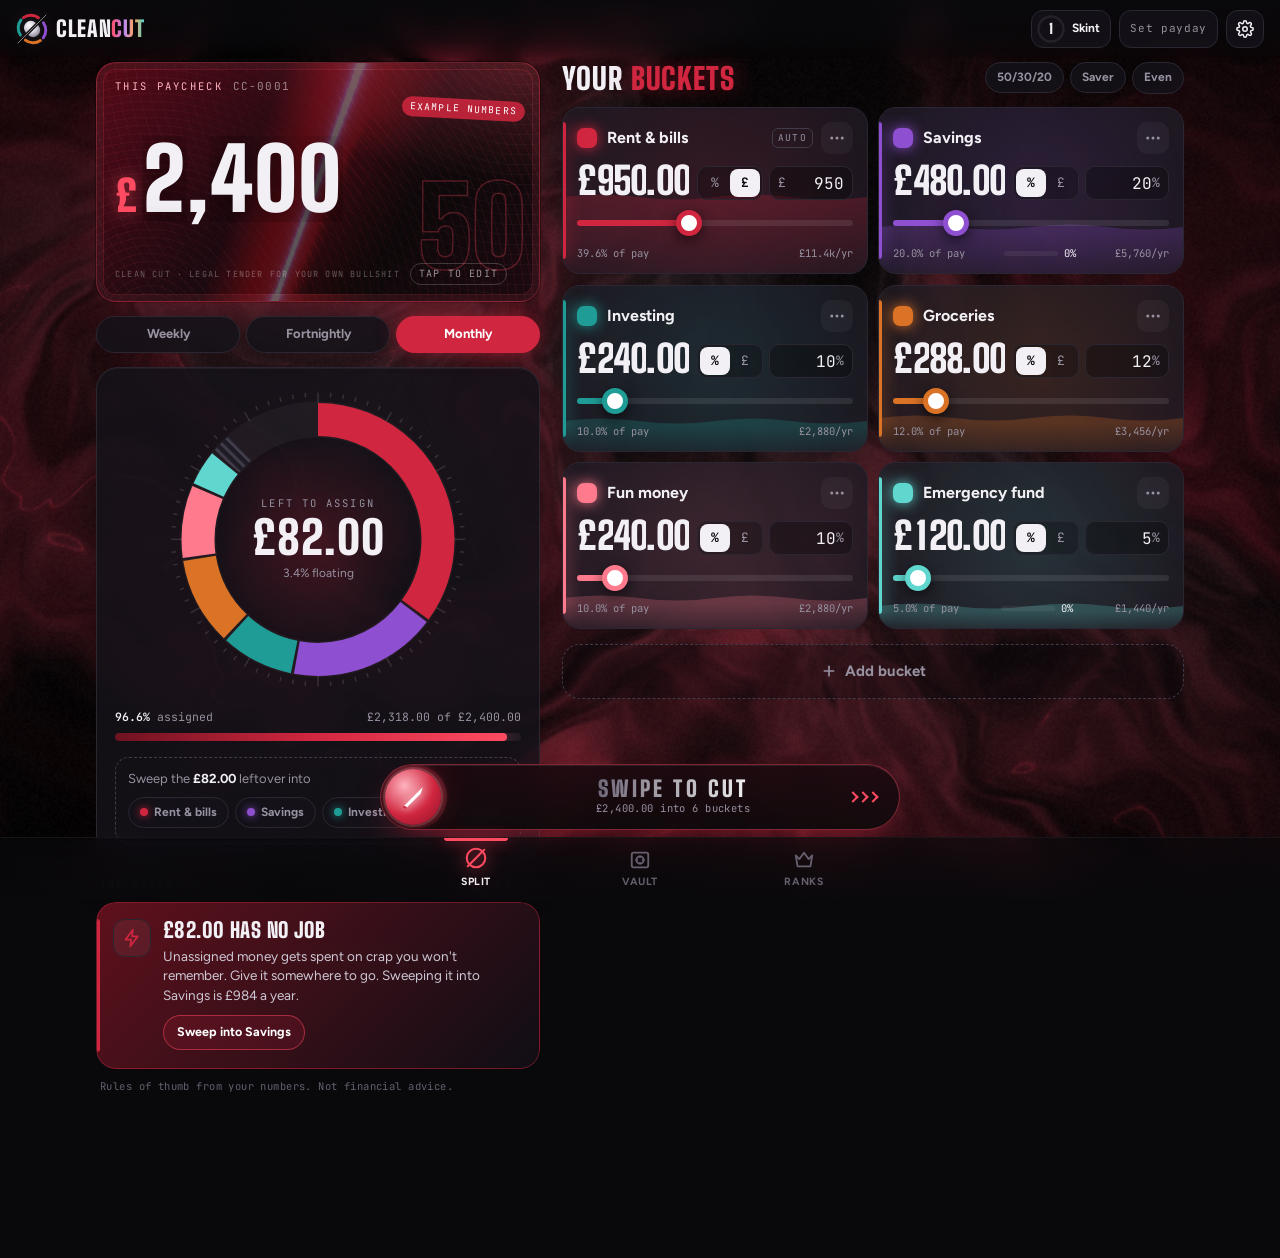
==== commit 49b78df7: "Rebrand to Clean Cut with a note-colour mark - Name Clean Cut everywhere users see it (storage keys " ====
--- a/index.html
+++ b/index.html
@@ -9,8 +9,8 @@
 <meta name="apple-mobile-web-app-capable" content="yes">
 <meta name="mobile-web-app-capable" content="yes">
 <meta name="apple-mobile-web-app-status-bar-style" content="black-translucent">
-<meta name="apple-mobile-web-app-title" content="Crimson Cut">
-<meta name="application-name" content="Crimson Cut">
+<meta name="apple-mobile-web-app-title" content="Clean Cut">
+<meta name="application-name" content="Clean Cut">
 <meta name="format-detection" content="telephone=no">
 
 <link rel="manifest" href="manifest.webmanifest">
@@ -32,7 +32,7 @@
 <link rel="preload" href="fonts/big-shoulders-display-latin.woff2" as="font" type="font/woff2" crossorigin>
 <link rel="preload" href="fonts/figtree-latin.woff2" as="font" type="font/woff2" crossorigin>
 <link rel="stylesheet" href="css/fonts.css">
-<title>Crimson Cut</title>
+<title>Clean Cut</title>
 <meta name="description" content="Carve every paycheck into buckets with a blade.">
 <link rel="stylesheet" href="css/app.css">
 </head>
@@ -43,20 +43,15 @@
 
 <!-- boot splash -->
 <div id="boot" class="boot" aria-hidden="true">
-  <svg class="boot-logo" viewBox="0 0 48 48">
-    <circle class="ring" cx="24" cy="24" r="19" fill="none" style="stroke:var(--crimson)" stroke-width="4"/>
-    <circle class="core" cx="24" cy="24" r="10" style="fill:var(--crimson)"/>
-    <path class="cut" d="M4 44 L44 4" stroke="#09090C" stroke-width="5" stroke-linecap="round"/>
-    <path class="edge" d="M4 44 L44 4" stroke="#F4ECEE" stroke-width="1.2" stroke-linecap="round"/>
-  </svg>
-  <div class="boot-word"><span>Crimson</span><span>Cut</span></div>
+  <svg class="boot-logo mark" viewBox="0 0 48 48"><defs><radialGradient id="svb" cx="38%" cy="32%" r="75%"><stop offset="0" stop-color="#FFFFFF"/><stop offset=".45" stop-color="#D9D5DF"/><stop offset="1" stop-color="#7E7788"/></radialGradient><clipPath id="cab"><polygon points="-10,-10 58,-10 -10,58"/></clipPath><clipPath id="cbb"><polygon points="58,-10 58,58 -10,58"/></clipPath></defs><g class="half-a"><g clip-path="url(#cab)"><g transform="rotate(-125.95 24 24)"><circle class="arc" style="--i:0" cx="24" cy="24" r="19" fill="none" stroke="#D0263F" stroke-width="4.4" stroke-linecap="round" stroke-dasharray="23.85 95.54" stroke-dashoffset="0.00"/><circle class="arc" style="--i:1" cx="24" cy="24" r="19" fill="none" stroke="#8E4FD0" stroke-width="4.4" stroke-linecap="round" stroke-dasharray="23.85 95.54" stroke-dashoffset="-29.85"/><circle class="arc" style="--i:2" cx="24" cy="24" r="19" fill="none" stroke="#DB7326" stroke-width="4.4" stroke-linecap="round" stroke-dasharray="23.85 95.54" stroke-dashoffset="-59.69"/><circle class="arc" style="--i:3" cx="24" cy="24" r="19" fill="none" stroke="#1F9C95" stroke-width="4.4" stroke-linecap="round" stroke-dasharray="23.85 95.54" stroke-dashoffset="-89.54"/></g><circle class="core" cx="24" cy="24" r="10.5" fill="url(#svb)"/></g></g><g class="half-b"><g clip-path="url(#cbb)"><g transform="rotate(-125.95 24 24)"><circle class="arc" style="--i:0" cx="24" cy="24" r="19" fill="none" stroke="#D0263F" stroke-width="4.4" stroke-linecap="round" stroke-dasharray="23.85 95.54" stroke-dashoffset="0.00"/><circle class="arc" style="--i:1" cx="24" cy="24" r="19" fill="none" stroke="#8E4FD0" stroke-width="4.4" stroke-linecap="round" stroke-dasharray="23.85 95.54" stroke-dashoffset="-29.85"/><circle class="arc" style="--i:2" cx="24" cy="24" r="19" fill="none" stroke="#DB7326" stroke-width="4.4" stroke-linecap="round" stroke-dasharray="23.85 95.54" stroke-dashoffset="-59.69"/><circle class="arc" style="--i:3" cx="24" cy="24" r="19" fill="none" stroke="#1F9C95" stroke-width="4.4" stroke-linecap="round" stroke-dasharray="23.85 95.54" stroke-dashoffset="-89.54"/></g><circle class="core" cx="24" cy="24" r="10.5" fill="url(#svb)"/></g></g><path class="blade" d="M3 45 L45 3" stroke="#fff" stroke-width=".9" stroke-linecap="round"/></svg>
+  <div class="boot-word"><span>Clean</span><span>Cut</span></div>
 </div>
 
 <div class="app" id="app">
   <header class="hdr">
-    <div class="hdr-brand" aria-label="Crimson Cut">
-      <svg viewBox="0 0 48 48" aria-hidden="true"><circle cx="24" cy="24" r="19" fill="none" style="stroke:var(--crimson)" stroke-width="4"/><circle cx="24" cy="24" r="10" style="fill:var(--crimson)"/><path d="M6 42 L42 6" stroke="#09090C" stroke-width="5" stroke-linecap="round"/><path d="M6 42 L42 6" stroke="#F4ECEE" stroke-width="1.2" stroke-linecap="round" opacity=".7"/></svg>
-      <span class="hdr-word">Crimson<b>Cut</b></span>
+    <div class="hdr-brand" aria-label="Clean Cut">
+      <svg class="mark" viewBox="0 0 48 48" aria-hidden="true"><defs><radialGradient id="svh" cx="38%" cy="32%" r="75%"><stop offset="0" stop-color="#FFFFFF"/><stop offset=".45" stop-color="#D9D5DF"/><stop offset="1" stop-color="#7E7788"/></radialGradient><clipPath id="cah"><polygon points="-10,-10 58,-10 -10,58"/></clipPath><clipPath id="cbh"><polygon points="58,-10 58,58 -10,58"/></clipPath></defs><g class="half-a"><g clip-path="url(#cah)"><g transform="rotate(-125.95 24 24)"><circle class="arc" style="--i:0" cx="24" cy="24" r="19" fill="none" stroke="#D0263F" stroke-width="4.4" stroke-linecap="round" stroke-dasharray="23.85 95.54" stroke-dashoffset="0.00"/><circle class="arc" style="--i:1" cx="24" cy="24" r="19" fill="none" stroke="#8E4FD0" stroke-width="4.4" stroke-linecap="round" stroke-dasharray="23.85 95.54" stroke-dashoffset="-29.85"/><circle class="arc" style="--i:2" cx="24" cy="24" r="19" fill="none" stroke="#DB7326" stroke-width="4.4" stroke-linecap="round" stroke-dasharray="23.85 95.54" stroke-dashoffset="-59.69"/><circle class="arc" style="--i:3" cx="24" cy="24" r="19" fill="none" stroke="#1F9C95" stroke-width="4.4" stroke-linecap="round" stroke-dasharray="23.85 95.54" stroke-dashoffset="-89.54"/></g><circle class="core" cx="24" cy="24" r="10.5" fill="url(#svh)"/></g></g><g class="half-b"><g clip-path="url(#cbh)"><g transform="rotate(-125.95 24 24)"><circle class="arc" style="--i:0" cx="24" cy="24" r="19" fill="none" stroke="#D0263F" stroke-width="4.4" stroke-linecap="round" stroke-dasharray="23.85 95.54" stroke-dashoffset="0.00"/><circle class="arc" style="--i:1" cx="24" cy="24" r="19" fill="none" stroke="#8E4FD0" stroke-width="4.4" stroke-linecap="round" stroke-dasharray="23.85 95.54" stroke-dashoffset="-29.85"/><circle class="arc" style="--i:2" cx="24" cy="24" r="19" fill="none" stroke="#DB7326" stroke-width="4.4" stroke-linecap="round" stroke-dasharray="23.85 95.54" stroke-dashoffset="-59.69"/><circle class="arc" style="--i:3" cx="24" cy="24" r="19" fill="none" stroke="#1F9C95" stroke-width="4.4" stroke-linecap="round" stroke-dasharray="23.85 95.54" stroke-dashoffset="-89.54"/></g><circle class="core" cx="24" cy="24" r="10.5" fill="url(#svh)"/></g></g><path class="blade" d="M3 45 L45 3" stroke="#fff" stroke-width=".9" stroke-linecap="round"/></svg>
+      <span class="hdr-word">Clean<b>Cut</b></span>
     </div>
     <button class="rank-pill" id="rankPill" aria-label="Your rank">
       <svg viewBox="0 0 36 36" class="rank-ring"><circle cx="18" cy="18" r="15" class="rr-track"/><circle cx="18" cy="18" r="15" class="rr-fill" id="rankRing"/></svg>
@@ -89,7 +84,7 @@
             <span class="note-denom" id="noteDenom" aria-hidden="true">50</span>
             <span class="note-top"><span class="note-label">This paycheck</span><span class="note-serial tab" id="noteSerial">CC-0001</span></span>
             <span class="note-amt"><span class="note-sym" id="noteSym">£</span><span class="odo" id="payOdo"></span></span>
-            <span class="note-bottom"><span class="micro">Crimson Cut · Legal tender for your own bullshit</span><span class="note-edit">Tap to edit</span></span>
+            <span class="note-bottom"><span class="micro">Clean Cut · Legal tender for your own bullshit</span><span class="note-edit">Tap to edit</span></span>
             <span class="example-tag" id="exampleTag">Example numbers</span>
           </button>
           <div class="chips freq" id="freq" role="group" aria-label="Pay frequency">
@@ -276,7 +271,7 @@
     <p class="hint">In Safari tap <b>Share</b>, then <b>Add to Home Screen</b>. It opens full screen like a real app and works offline.</p>
   </div>
   <button class="btn-primary" id="setDone">Done</button>
-  <p class="ver">Crimson Cut v3</p>
+  <p class="ver">Clean Cut v4</p>
 </div>
 
 <!-- cutscene stage -->
--- a/css/fonts.css
+++ b/css/fonts.css
@@ -1,4 +1,4 @@
-/* Crimson Cut: self-hosted fonts (latin subset, variable woff2) from Google Fonts.
+/* Clean Cut: self-hosted fonts (latin subset, variable woff2) from Google Fonts.
    Big Shoulders Display, Figtree, JetBrains Mono: SIL Open Font License 1.1. */
 
 @font-face {
--- a/css/app.css
+++ b/css/app.css
@@ -53,10 +53,20 @@
 /* ---------- boot ---------- */
 .boot{position:fixed;inset:0;z-index:100;background:var(--black);display:grid;place-content:center;justify-items:center;gap:18px;transition:opacity .5s ease,visibility .5s}
 .boot.gone{opacity:0;visibility:hidden}
-.boot-logo{width:96px;height:96px;overflow:visible;filter:drop-shadow(0 0 24px rgba(var(--a1),.7))}
-.boot-logo .ring{stroke-dasharray:120;stroke-dashoffset:120;animation:draw .7s var(--ease-out) forwards}
-.boot-logo .core{transform-origin:24px 24px;transform:scale(0);animation:corePop .45s var(--spring) .35s forwards}
-.boot-logo .cut,.boot-logo .edge{stroke-dasharray:57;stroke-dashoffset:57;animation:draw .18s ease-in .75s forwards}
+.boot-logo{width:104px;height:104px;overflow:visible;filter:drop-shadow(0 0 26px rgba(255,255,255,.12))}
+.mark .half-a,.mark .half-b{transform:translate(-1.7px,-1.7px)}
+.mark .half-b{transform:translate(1.7px,1.7px)}
+.mark .blade{opacity:.8;stroke-dasharray:60;stroke-dashoffset:0}
+/* boot: arcs deal in, the core lands, the blade flashes through, the halves slide apart */
+.boot-logo .arc{stroke-dasharray:0 120;animation:arcIn .55s var(--ease-out) forwards;animation-delay:calc(var(--i) * 70ms)}
+@keyframes arcIn{to{stroke-dasharray:23.85 95.53}}
+.boot-logo .core{transform-origin:24px 24px;transform:scale(0);animation:corePop .45s var(--spring) .3s forwards}
+.boot-logo .half-a,.boot-logo .half-b{transform:none;animation:halfA .45s var(--spring) .82s forwards}
+.boot-logo .half-b{animation-name:halfB}
+@keyframes halfA{to{transform:translate(-1.7px,-1.7px)}}
+@keyframes halfB{to{transform:translate(1.7px,1.7px)}}
+.boot-logo .blade{stroke-dashoffset:60;opacity:1;animation:draw .16s ease-in .72s forwards,bladeFade .5s ease-out .9s forwards}
+@keyframes bladeFade{to{opacity:.8}}
 @keyframes draw{to{stroke-dashoffset:0}}
 @keyframes corePop{to{transform:scale(1)}}
 .boot-word{display:flex;gap:.12em;font-family:var(--display);font-weight:900;font-size:44px;letter-spacing:.04em;text-transform:uppercase;line-height:1}
@@ -71,7 +81,7 @@
 .app{position:relative;z-index:1;min-height:100dvh}
 .hdr{position:sticky;top:0;z-index:30;display:flex;align-items:center;gap:8px;padding:calc(var(--sat) + 10px) 16px 10px;background:linear-gradient(180deg,rgba(9,9,12,.92),rgba(9,9,12,.55) 70%,transparent);-webkit-backdrop-filter:blur(10px);backdrop-filter:blur(10px)}
 .hdr-brand{display:flex;align-items:center;gap:8px;margin-right:auto;min-width:0}
-.hdr-brand svg{width:30px;height:30px;flex:none;filter:drop-shadow(0 0 10px rgba(var(--a1),.6))}
+.hdr-brand svg{width:32px;height:32px;flex:none;overflow:visible;filter:drop-shadow(0 0 8px rgba(255,255,255,.1))}
 .hdr-word{font-family:var(--display);font-weight:900;font-size:22px;text-transform:uppercase;letter-spacing:.03em;line-height:1}
 .hdr-word b{color:var(--crimson);font-weight:900}
 @media (max-width:430px){.hdr-word{display:none}}
@@ -573,3 +583,6 @@
 .note-pick [data-note="20"]{--nc:#8E4FD0}.note-pick [data-note="10"]{--nc:#DB7326}.note-pick [data-note="5"]{--nc:#1F9C95}
 .note-pick button[aria-pressed="true"]{border-color:#fff;transform:translateY(-2px) scale(1.06);box-shadow:0 6px 18px -4px var(--nc)}
 .note-pick button:active{transform:scale(.92)}
+/* brand wordmark: "Cut" wears all four notes, whatever theme is picked */
+.hdr-word b,.boot-word span:last-child{background:linear-gradient(90deg,#FF4B62,#B98AF5 40%,#FFA257 70%,#4FD6CE);-webkit-background-clip:text;background-clip:text;color:transparent;text-shadow:none}
+.boot-word span:last-child{filter:drop-shadow(0 0 18px rgba(185,138,245,.35))}
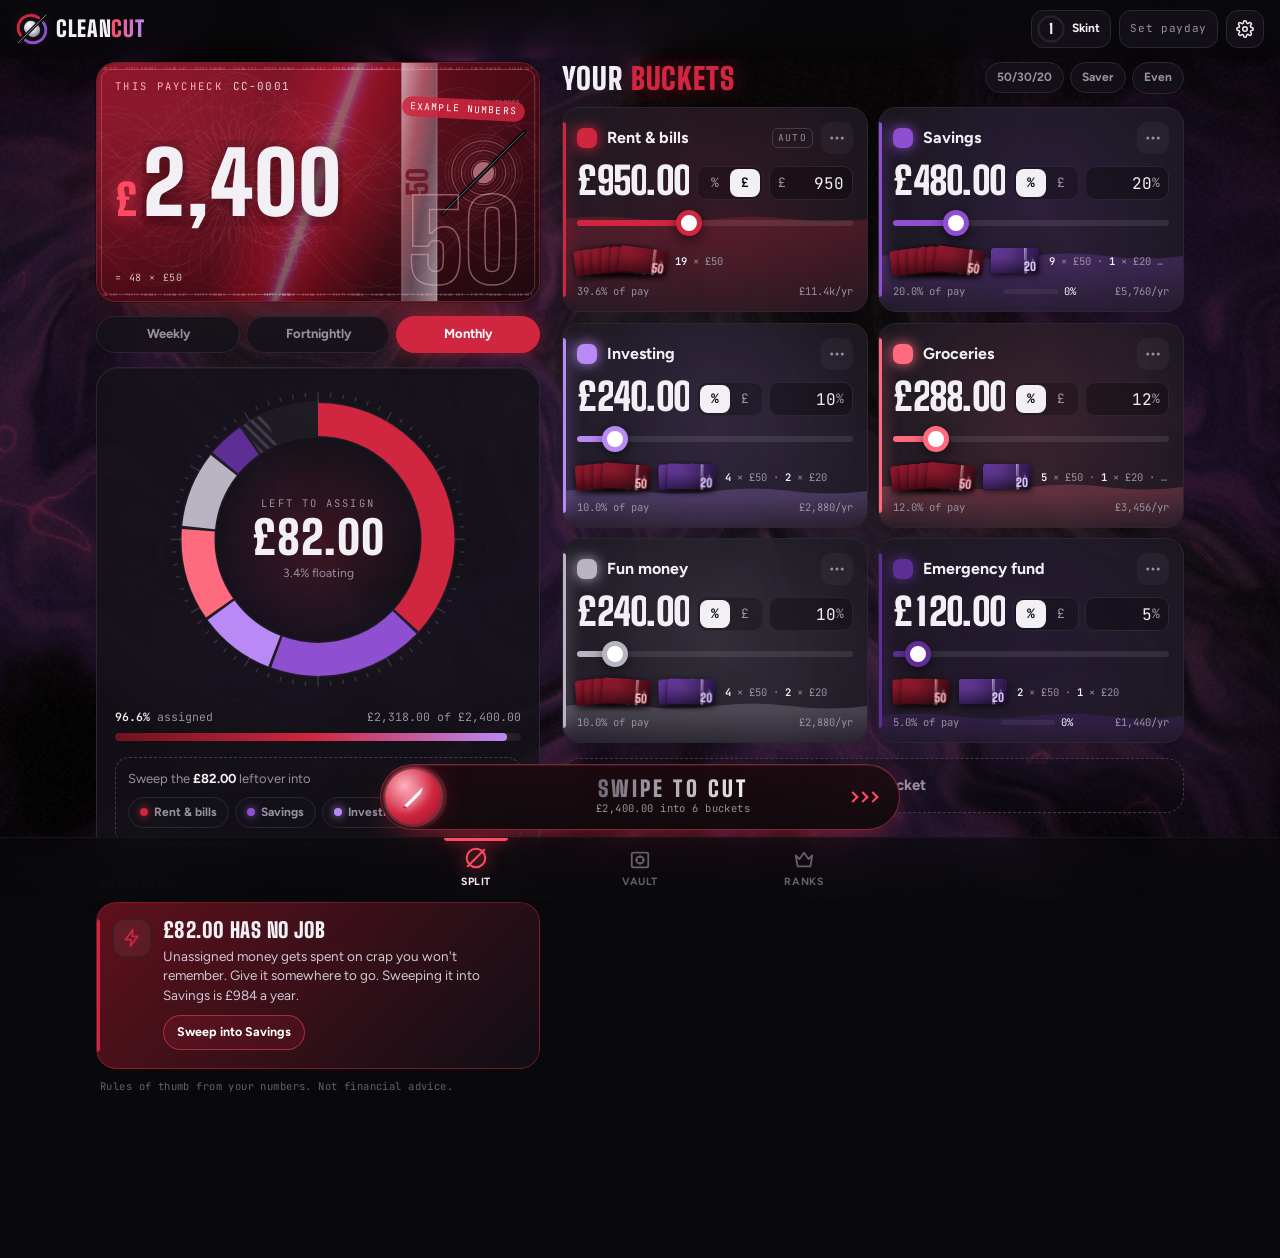
==== commit 60f2e003: "Build the look on the £50 and £20: banknotes on screen, red and purple only - js/banknote.js draws C" ====
--- a/index.html
+++ b/index.html
@@ -43,14 +43,14 @@
 
 <!-- boot splash -->
 <div id="boot" class="boot" aria-hidden="true">
-  <svg class="boot-logo mark" viewBox="0 0 48 48"><defs><radialGradient id="svb" cx="38%" cy="32%" r="75%"><stop offset="0" stop-color="#FFFFFF"/><stop offset=".45" stop-color="#D9D5DF"/><stop offset="1" stop-color="#7E7788"/></radialGradient><clipPath id="cab"><polygon points="-10,-10 58,-10 -10,58"/></clipPath><clipPath id="cbb"><polygon points="58,-10 58,58 -10,58"/></clipPath></defs><g class="half-a"><g clip-path="url(#cab)"><g transform="rotate(-125.95 24 24)"><circle class="arc" style="--i:0" cx="24" cy="24" r="19" fill="none" stroke="#D0263F" stroke-width="4.4" stroke-linecap="round" stroke-dasharray="23.85 95.54" stroke-dashoffset="0.00"/><circle class="arc" style="--i:1" cx="24" cy="24" r="19" fill="none" stroke="#8E4FD0" stroke-width="4.4" stroke-linecap="round" stroke-dasharray="23.85 95.54" stroke-dashoffset="-29.85"/><circle class="arc" style="--i:2" cx="24" cy="24" r="19" fill="none" stroke="#DB7326" stroke-width="4.4" stroke-linecap="round" stroke-dasharray="23.85 95.54" stroke-dashoffset="-59.69"/><circle class="arc" style="--i:3" cx="24" cy="24" r="19" fill="none" stroke="#1F9C95" stroke-width="4.4" stroke-linecap="round" stroke-dasharray="23.85 95.54" stroke-dashoffset="-89.54"/></g><circle class="core" cx="24" cy="24" r="10.5" fill="url(#svb)"/></g></g><g class="half-b"><g clip-path="url(#cbb)"><g transform="rotate(-125.95 24 24)"><circle class="arc" style="--i:0" cx="24" cy="24" r="19" fill="none" stroke="#D0263F" stroke-width="4.4" stroke-linecap="round" stroke-dasharray="23.85 95.54" stroke-dashoffset="0.00"/><circle class="arc" style="--i:1" cx="24" cy="24" r="19" fill="none" stroke="#8E4FD0" stroke-width="4.4" stroke-linecap="round" stroke-dasharray="23.85 95.54" stroke-dashoffset="-29.85"/><circle class="arc" style="--i:2" cx="24" cy="24" r="19" fill="none" stroke="#DB7326" stroke-width="4.4" stroke-linecap="round" stroke-dasharray="23.85 95.54" stroke-dashoffset="-59.69"/><circle class="arc" style="--i:3" cx="24" cy="24" r="19" fill="none" stroke="#1F9C95" stroke-width="4.4" stroke-linecap="round" stroke-dasharray="23.85 95.54" stroke-dashoffset="-89.54"/></g><circle class="core" cx="24" cy="24" r="10.5" fill="url(#svb)"/></g></g><path class="blade" d="M3 45 L45 3" stroke="#fff" stroke-width=".9" stroke-linecap="round"/></svg>
+  <svg class="boot-logo mark" viewBox="0 0 48 48"><defs><radialGradient id="svb" cx="38%" cy="32%" r="75%"><stop offset="0" stop-color="#FFFFFF"/><stop offset=".45" stop-color="#D9D5DF"/><stop offset="1" stop-color="#7E7788"/></radialGradient><clipPath id="cab"><polygon points="-10,-10 58,-10 -10,58"/></clipPath><clipPath id="cbb"><polygon points="58,-10 58,58 -10,58"/></clipPath></defs><g class="half-a"><g clip-path="url(#cab)"><g transform="rotate(-35.95 24 24)"><circle class="arc" style="--i:0" cx="24" cy="24" r="19" fill="none" stroke="#8E4FD0" stroke-width="4.4" stroke-linecap="round" stroke-dasharray="53.69 65.69" stroke-dashoffset="0.00"/><circle class="arc" style="--i:1" cx="24" cy="24" r="19" fill="none" stroke="#D0263F" stroke-width="4.4" stroke-linecap="round" stroke-dasharray="53.69 65.69" stroke-dashoffset="-59.69"/></g><circle class="core" cx="24" cy="24" r="10.5" fill="url(#svb)"/></g></g><g class="half-b"><g clip-path="url(#cbb)"><g transform="rotate(-35.95 24 24)"><circle class="arc" style="--i:0" cx="24" cy="24" r="19" fill="none" stroke="#8E4FD0" stroke-width="4.4" stroke-linecap="round" stroke-dasharray="53.69 65.69" stroke-dashoffset="0.00"/><circle class="arc" style="--i:1" cx="24" cy="24" r="19" fill="none" stroke="#D0263F" stroke-width="4.4" stroke-linecap="round" stroke-dasharray="53.69 65.69" stroke-dashoffset="-59.69"/></g><circle class="core" cx="24" cy="24" r="10.5" fill="url(#svb)"/></g></g><path class="blade" d="M3 45 L45 3" stroke="#fff" stroke-width=".9" stroke-linecap="round"/></svg>
   <div class="boot-word"><span>Clean</span><span>Cut</span></div>
 </div>
 
 <div class="app" id="app">
   <header class="hdr">
     <div class="hdr-brand" aria-label="Clean Cut">
-      <svg class="mark" viewBox="0 0 48 48" aria-hidden="true"><defs><radialGradient id="svh" cx="38%" cy="32%" r="75%"><stop offset="0" stop-color="#FFFFFF"/><stop offset=".45" stop-color="#D9D5DF"/><stop offset="1" stop-color="#7E7788"/></radialGradient><clipPath id="cah"><polygon points="-10,-10 58,-10 -10,58"/></clipPath><clipPath id="cbh"><polygon points="58,-10 58,58 -10,58"/></clipPath></defs><g class="half-a"><g clip-path="url(#cah)"><g transform="rotate(-125.95 24 24)"><circle class="arc" style="--i:0" cx="24" cy="24" r="19" fill="none" stroke="#D0263F" stroke-width="4.4" stroke-linecap="round" stroke-dasharray="23.85 95.54" stroke-dashoffset="0.00"/><circle class="arc" style="--i:1" cx="24" cy="24" r="19" fill="none" stroke="#8E4FD0" stroke-width="4.4" stroke-linecap="round" stroke-dasharray="23.85 95.54" stroke-dashoffset="-29.85"/><circle class="arc" style="--i:2" cx="24" cy="24" r="19" fill="none" stroke="#DB7326" stroke-width="4.4" stroke-linecap="round" stroke-dasharray="23.85 95.54" stroke-dashoffset="-59.69"/><circle class="arc" style="--i:3" cx="24" cy="24" r="19" fill="none" stroke="#1F9C95" stroke-width="4.4" stroke-linecap="round" stroke-dasharray="23.85 95.54" stroke-dashoffset="-89.54"/></g><circle class="core" cx="24" cy="24" r="10.5" fill="url(#svh)"/></g></g><g class="half-b"><g clip-path="url(#cbh)"><g transform="rotate(-125.95 24 24)"><circle class="arc" style="--i:0" cx="24" cy="24" r="19" fill="none" stroke="#D0263F" stroke-width="4.4" stroke-linecap="round" stroke-dasharray="23.85 95.54" stroke-dashoffset="0.00"/><circle class="arc" style="--i:1" cx="24" cy="24" r="19" fill="none" stroke="#8E4FD0" stroke-width="4.4" stroke-linecap="round" stroke-dasharray="23.85 95.54" stroke-dashoffset="-29.85"/><circle class="arc" style="--i:2" cx="24" cy="24" r="19" fill="none" stroke="#DB7326" stroke-width="4.4" stroke-linecap="round" stroke-dasharray="23.85 95.54" stroke-dashoffset="-59.69"/><circle class="arc" style="--i:3" cx="24" cy="24" r="19" fill="none" stroke="#1F9C95" stroke-width="4.4" stroke-linecap="round" stroke-dasharray="23.85 95.54" stroke-dashoffset="-89.54"/></g><circle class="core" cx="24" cy="24" r="10.5" fill="url(#svh)"/></g></g><path class="blade" d="M3 45 L45 3" stroke="#fff" stroke-width=".9" stroke-linecap="round"/></svg>
+      <svg class="mark" viewBox="0 0 48 48" aria-hidden="true"><defs><radialGradient id="svh" cx="38%" cy="32%" r="75%"><stop offset="0" stop-color="#FFFFFF"/><stop offset=".45" stop-color="#D9D5DF"/><stop offset="1" stop-color="#7E7788"/></radialGradient><clipPath id="cah"><polygon points="-10,-10 58,-10 -10,58"/></clipPath><clipPath id="cbh"><polygon points="58,-10 58,58 -10,58"/></clipPath></defs><g class="half-a"><g clip-path="url(#cah)"><g transform="rotate(-35.95 24 24)"><circle class="arc" style="--i:0" cx="24" cy="24" r="19" fill="none" stroke="#8E4FD0" stroke-width="4.4" stroke-linecap="round" stroke-dasharray="53.69 65.69" stroke-dashoffset="0.00"/><circle class="arc" style="--i:1" cx="24" cy="24" r="19" fill="none" stroke="#D0263F" stroke-width="4.4" stroke-linecap="round" stroke-dasharray="53.69 65.69" stroke-dashoffset="-59.69"/></g><circle class="core" cx="24" cy="24" r="10.5" fill="url(#svh)"/></g></g><g class="half-b"><g clip-path="url(#cbh)"><g transform="rotate(-35.95 24 24)"><circle class="arc" style="--i:0" cx="24" cy="24" r="19" fill="none" stroke="#8E4FD0" stroke-width="4.4" stroke-linecap="round" stroke-dasharray="53.69 65.69" stroke-dashoffset="0.00"/><circle class="arc" style="--i:1" cx="24" cy="24" r="19" fill="none" stroke="#D0263F" stroke-width="4.4" stroke-linecap="round" stroke-dasharray="53.69 65.69" stroke-dashoffset="-59.69"/></g><circle class="core" cx="24" cy="24" r="10.5" fill="url(#svh)"/></g></g><path class="blade" d="M3 45 L45 3" stroke="#fff" stroke-width=".9" stroke-linecap="round"/></svg>
       <span class="hdr-word">Clean<b>Cut</b></span>
     </div>
     <button class="rank-pill" id="rankPill" aria-label="Your rank">
@@ -79,12 +79,11 @@
       <div class="split-grid">
         <div class="col-a">
           <button class="note" id="note" aria-label="Edit paycheck amount">
-            <span class="note-guilloche" aria-hidden="true"></span>
+            <span class="note-art" id="noteArt" aria-hidden="true"></span>
             <span class="note-holo" aria-hidden="true"></span>
-            <span class="note-denom" id="noteDenom" aria-hidden="true">50</span>
             <span class="note-top"><span class="note-label">This paycheck</span><span class="note-serial tab" id="noteSerial">CC-0001</span></span>
             <span class="note-amt"><span class="note-sym" id="noteSym">£</span><span class="odo" id="payOdo"></span></span>
-            <span class="note-bottom"><span class="micro">Clean Cut · Legal tender for your own bullshit</span><span class="note-edit">Tap to edit</span></span>
+            <span class="note-bottom"><span class="micro tab" id="noteCash"></span><span class="note-edit">Tap to edit</span></span>
             <span class="example-tag" id="exampleTag">Example numbers</span>
           </button>
           <div class="chips freq" id="freq" role="group" aria-label="Pay frequency">
@@ -245,12 +244,10 @@
     <label class="set-row"><span><b>Sound</b><small>Works with the silent switch on</small></span><input type="checkbox" class="tgl" id="setSound"></label>
     <label class="set-row"><span><b>Haptics</b><small>Taps and thumps on iPhone</small></span><input type="checkbox" class="tgl" id="setHaptics"></label>
     <label class="set-row"><span><b>Tilt effects</b><small>Move your phone, the note catches the light</small></span><input type="checkbox" class="tgl" id="setMotion"></label>
-    <div class="set-row set-notes"><span><b>Note colour</b><small>Theme the whole app after a note</small></span>
+    <div class="set-row set-notes"><span><b>Note colour</b><small>Which note leads. The other backs it up</small></span>
       <div class="note-pick" id="notePick" role="group" aria-label="Note colour">
         <button data-note="50" aria-label="Fifty pound red"><i>£50</i></button>
         <button data-note="20" aria-label="Twenty pound purple"><i>£20</i></button>
-        <button data-note="10" aria-label="Ten pound orange"><i>£10</i></button>
-        <button data-note="5" aria-label="Five pound teal"><i>£5</i></button>
       </div>
     </div>
     <label class="set-row"><span><b>Currency</b></span><select id="setCur"><option value="£">£ GBP</option><option value="$">$ USD</option><option value="€">€ EUR</option></select></label>
--- a/css/app.css
+++ b/css/app.css
@@ -21,6 +21,10 @@
   --n1:#8A1227;
   --n2:#560A18;
   --n3:#1D0A10;
+  /* the other note, always there as a second accent */
+  --alt:#8E4FD0;
+  --alt-hi:#B98AF5;
+  --b1:142,79,208;
   --glass:rgba(21,19,26,.84);
   --glass-2:rgba(29,26,35,.88);
   --display:"Big Shoulders Display","Oswald","Arial Narrow",Impact,sans-serif;
@@ -58,8 +62,8 @@
 .mark .half-b{transform:translate(1.7px,1.7px)}
 .mark .blade{opacity:.8;stroke-dasharray:60;stroke-dashoffset:0}
 /* boot: arcs deal in, the core lands, the blade flashes through, the halves slide apart */
-.boot-logo .arc{stroke-dasharray:0 120;animation:arcIn .55s var(--ease-out) forwards;animation-delay:calc(var(--i) * 70ms)}
-@keyframes arcIn{to{stroke-dasharray:23.85 95.53}}
+.boot-logo .arc{stroke-dasharray:0 120;animation:arcIn .55s var(--ease-out) forwards;animation-delay:calc(var(--i) * 120ms)}
+@keyframes arcIn{to{stroke-dasharray:53.69 65.69}}
 .boot-logo .core{transform-origin:24px 24px;transform:scale(0);animation:corePop .45s var(--spring) .3s forwards}
 .boot-logo .half-a,.boot-logo .half-b{transform:none;animation:halfA .45s var(--spring) .82s forwards}
 .boot-logo .half-b{animation-name:halfB}
@@ -189,7 +193,7 @@
 .meter-top{display:flex;justify-content:space-between;font-family:var(--mono);font-size:11.5px;color:var(--muted)}
 .meter-top b{color:var(--text);font-weight:600}
 .bar{height:8px;border-radius:99px;background:rgba(255,255,255,.06);overflow:hidden;position:relative}
-.bar i{position:absolute;inset:0 auto 0 0;width:0;border-radius:inherit;background:linear-gradient(90deg,var(--crimson-deep),var(--crimson),var(--crimson-hi));transition:width .7s var(--ease-out);box-shadow:0 0 16px rgba(var(--a1),.6);overflow:hidden}
+.bar i{position:absolute;inset:0 auto 0 0;width:0;border-radius:inherit;background:linear-gradient(90deg,var(--crimson-deep),var(--crimson),var(--alt-hi));transition:width .7s var(--ease-out);box-shadow:0 0 16px rgba(var(--a1),.6);overflow:hidden}
 .bar i::after{content:"";position:absolute;inset:0;background:linear-gradient(90deg,transparent,rgba(255,255,255,.4),transparent);animation:sheen 2.2s linear infinite;transform:translateX(-100%)}
 @keyframes sheen{to{transform:translateX(100%)}}
 body.over .meter .bar i{background:var(--crimson-hi);animation:alarmbar .8s ease-in-out infinite}
@@ -469,7 +473,7 @@
 .rank-badge span{position:relative;z-index:1;font-family:var(--display);font-weight:900;font-size:48px;text-shadow:0 2px 10px rgba(0,0,0,.5)}
 .rank-title{margin:0;font-family:var(--display);font-weight:900;font-size:clamp(40px,12vw,64px);text-transform:uppercase;line-height:.95;letter-spacing:.02em;text-shadow:0 0 30px rgba(var(--a1),.5)}
 .xpbar{width:100%;max-width:420px;height:12px;border-radius:99px;background:rgba(255,255,255,.07);overflow:hidden;position:relative;margin-top:8px}
-.xpbar i{position:absolute;inset:0 auto 0 0;width:0;border-radius:inherit;background:linear-gradient(90deg,var(--crimson-deep),var(--crimson),var(--crimson-hi));box-shadow:0 0 18px var(--crimson);transition:width 1.2s var(--ease-out);overflow:hidden}
+.xpbar i{position:absolute;inset:0 auto 0 0;width:0;border-radius:inherit;background:linear-gradient(90deg,var(--crimson-deep),var(--crimson),var(--alt-hi));box-shadow:0 0 18px var(--crimson);transition:width 1.2s var(--ease-out);overflow:hidden}
 .xpbar i::after{content:"";position:absolute;inset:0;background:repeating-linear-gradient(115deg,transparent 0 10px,rgba(255,255,255,.15) 10px 20px);animation:stripes 1s linear infinite}
 @keyframes stripes{to{background-position:23px 0}}
 .xp-meta{display:flex;justify-content:space-between;width:100%;max-width:420px;font-family:var(--mono);font-size:11px;color:var(--muted)}
@@ -570,9 +574,7 @@
 #sweepChips .chip{flex:none}
 
 /* ---------- note themes (Bank of England note colours, dark UI) ---------- */
-:root[data-note="20"]{--crimson:#8E4FD0;--crimson-hi:#B98AF5;--crimson-deep:#3E1F63;--acc-soft:#D9C2FA;--a1:142,79,208;--a2:185,138,245;--a3:62,31,99;--n1:#5E2E96;--n2:#3A1B60;--n3:#150D20}
-:root[data-note="10"]{--crimson:#DB7326;--crimson-hi:#FFA257;--crimson-deep:#6A320C;--acc-soft:#FFD2A8;--a1:219,115,38;--a2:255,162,87;--a3:106,50,12;--n1:#96470F;--n2:#5E2B09;--n3:#1E120A}
-:root[data-note="5"]{--crimson:#1F9C95;--crimson-hi:#4FD6CE;--crimson-deep:#0E4A47;--acc-soft:#B2EEE9;--a1:31,156,149;--a2:79,214,206;--a3:14,74,71;--n1:#12706A;--n2:#0B4642;--n3:#0A1A19}
+:root[data-note="20"]{--alt:#D0263F;--alt-hi:#FF4B62;--b1:208,38,63;--crimson:#8E4FD0;--crimson-hi:#B98AF5;--crimson-deep:#3E1F63;--acc-soft:#D9C2FA;--a1:142,79,208;--a2:185,138,245;--a3:62,31,99;--n1:#5E2E96;--n2:#3A1B60;--n3:#150D20}
 body,.note,.btn-primary,.chip,.cut-track,.tabbar,.pending-strip{transition-property:background-color,border-color,color,box-shadow,transform,opacity;transition-duration:.5s}
 .note-denom{position:absolute;right:14px;bottom:30px;font-family:var(--display);font-weight:900;font-size:110px;line-height:.8;color:transparent;-webkit-text-stroke:1.5px rgba(var(--a2),.28);pointer-events:none;letter-spacing:-.02em}
 .set-notes{flex-wrap:wrap;cursor:default}
@@ -580,9 +582,26 @@
 .note-pick button{--nc:#D0263F;width:52px;height:34px;border-radius:8px;border:2px solid transparent;background:linear-gradient(135deg,var(--nc),color-mix(in srgb,var(--nc) 45%,#000));display:grid;place-items:center;transition:transform .3s var(--spring),border-color .2s,box-shadow .2s;position:relative;overflow:hidden}
 .note-pick button::after{content:"";position:absolute;inset:3px;border:1px solid rgba(255,255,255,.25);border-radius:5px}
 .note-pick button i{font-style:normal;font-family:var(--display);font-weight:900;font-size:15px;color:#fff;text-shadow:0 1px 3px rgba(0,0,0,.5)}
-.note-pick [data-note="20"]{--nc:#8E4FD0}.note-pick [data-note="10"]{--nc:#DB7326}.note-pick [data-note="5"]{--nc:#1F9C95}
+.note-pick [data-note="20"]{--nc:#8E4FD0}
 .note-pick button[aria-pressed="true"]{border-color:#fff;transform:translateY(-2px) scale(1.06);box-shadow:0 6px 18px -4px var(--nc)}
 .note-pick button:active{transform:scale(.92)}
 /* brand wordmark: "Cut" wears all four notes, whatever theme is picked */
-.hdr-word b,.boot-word span:last-child{background:linear-gradient(90deg,#FF4B62,#B98AF5 40%,#FFA257 70%,#4FD6CE);-webkit-background-clip:text;background-clip:text;color:transparent;text-shadow:none}
+.hdr-word b,.boot-word span:last-child{background:linear-gradient(90deg,#FF4B62,#B98AF5);-webkit-background-clip:text;background-clip:text;color:transparent;text-shadow:none}
 .boot-word span:last-child{filter:drop-shadow(0 0 18px rgba(185,138,245,.35))}
+
+/* ---------- banknotes ---------- */
+.note{background:var(--n3)}
+.note-art{position:absolute;inset:0;pointer-events:none}
+.note-art svg{display:block;width:100%;height:100%}
+.note-top,.note-amt,.note-bottom,.example-tag{z-index:1}
+.note .micro{color:rgba(255,255,255,.72);font-size:10px;letter-spacing:.08em;text-transform:none}
+.note-amt{text-shadow:0 2px 18px rgba(0,0,0,.55)}
+.cash{position:relative;display:flex;align-items:center;gap:10px;min-height:30px}
+.cash .pile{position:relative;height:28px;flex:none;width:calc(48px + (var(--n) - 1) * 8px)}
+.cash .pile svg{position:absolute;top:1px;left:calc(var(--k) * 8px);width:48px;height:25.6px;border-radius:3px;filter:drop-shadow(0 2px 3px rgba(0,0,0,.65));transform:rotate(calc((var(--k) - (var(--n) - 1) / 2) * 3deg));transform-origin:50% 120%}
+.cash .pile svg.drop{animation:noteDrop .45s var(--spring) backwards;animation-delay:calc(var(--k) * 40ms)}
+@keyframes noteDrop{from{opacity:0;transform:translateY(-18px) rotate(-12deg) scale(1.1)}}
+.cash small{font-family:var(--mono);font-size:10.5px;color:var(--muted);white-space:nowrap;overflow:hidden;text-overflow:ellipsis;min-width:0}
+.cash small b{color:var(--text);font-weight:600}
+.note .note-edit{display:none}
+.note .note-serial{color:rgba(255,255,255,.8)}
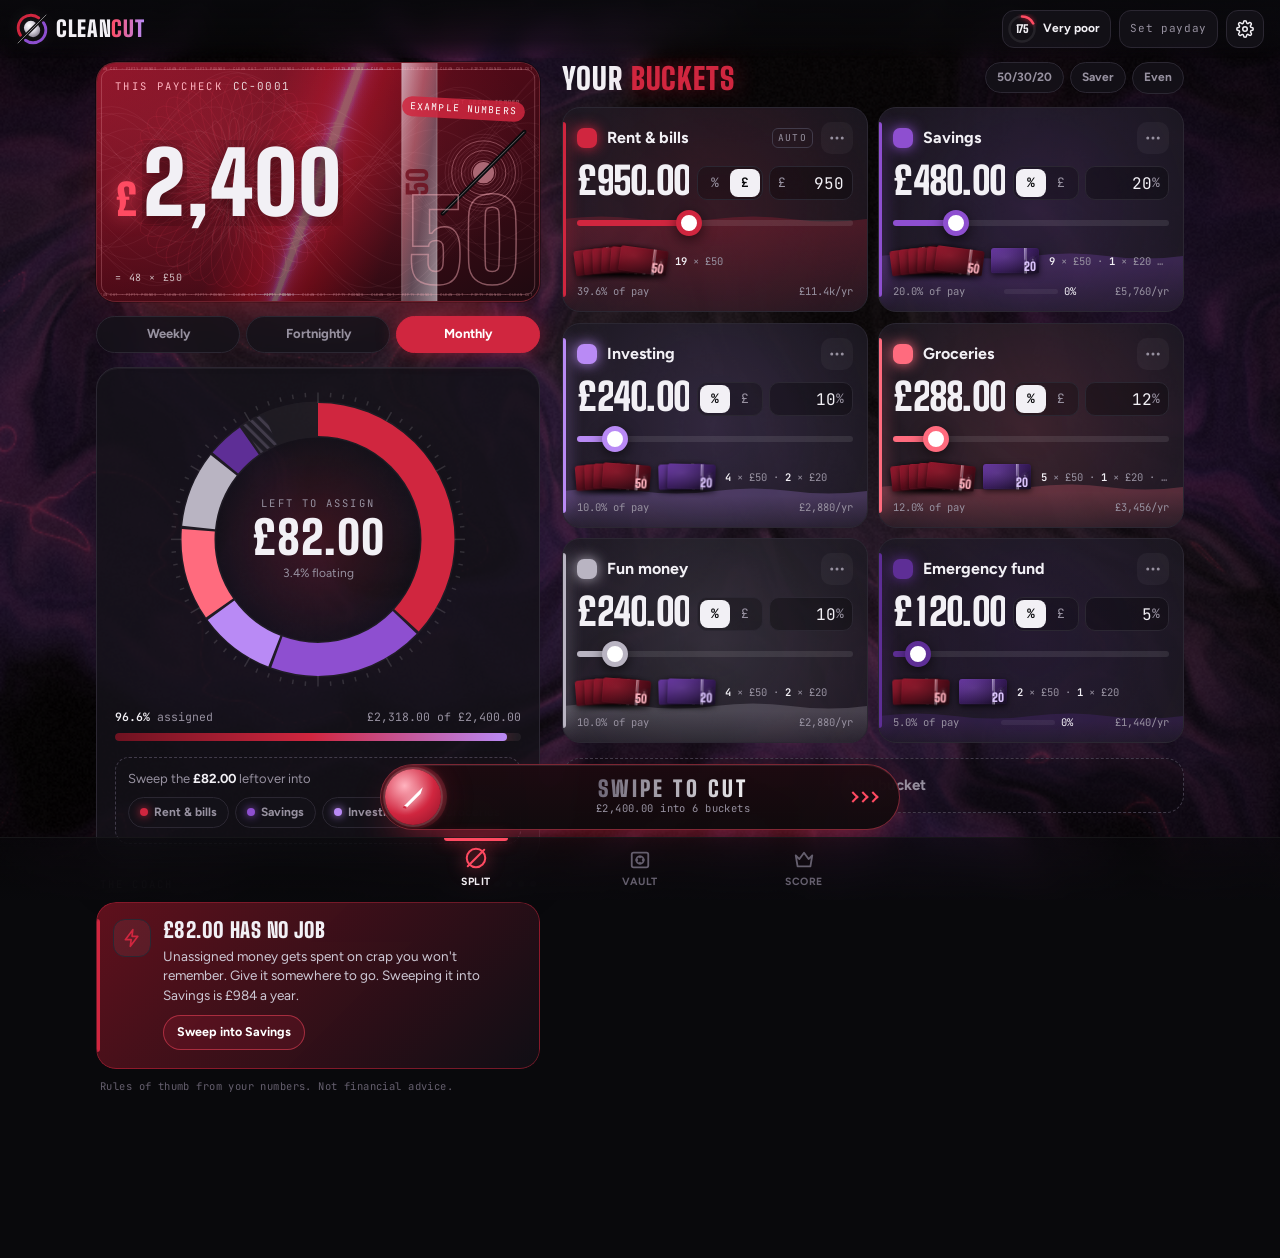
==== commit ee1a886b: "Swap ranks and achievements for a Money Score, add the plan - Score tab (was Ranks): credit-score st" ====
--- a/index.html
+++ b/index.html
@@ -53,10 +53,10 @@
       <svg class="mark" viewBox="0 0 48 48" aria-hidden="true"><defs><radialGradient id="svh" cx="38%" cy="32%" r="75%"><stop offset="0" stop-color="#FFFFFF"/><stop offset=".45" stop-color="#D9D5DF"/><stop offset="1" stop-color="#7E7788"/></radialGradient><clipPath id="cah"><polygon points="-10,-10 58,-10 -10,58"/></clipPath><clipPath id="cbh"><polygon points="58,-10 58,58 -10,58"/></clipPath></defs><g class="half-a"><g clip-path="url(#cah)"><g transform="rotate(-35.95 24 24)"><circle class="arc" style="--i:0" cx="24" cy="24" r="19" fill="none" stroke="#8E4FD0" stroke-width="4.4" stroke-linecap="round" stroke-dasharray="53.69 65.69" stroke-dashoffset="0.00"/><circle class="arc" style="--i:1" cx="24" cy="24" r="19" fill="none" stroke="#D0263F" stroke-width="4.4" stroke-linecap="round" stroke-dasharray="53.69 65.69" stroke-dashoffset="-59.69"/></g><circle class="core" cx="24" cy="24" r="10.5" fill="url(#svh)"/></g></g><g class="half-b"><g clip-path="url(#cbh)"><g transform="rotate(-35.95 24 24)"><circle class="arc" style="--i:0" cx="24" cy="24" r="19" fill="none" stroke="#8E4FD0" stroke-width="4.4" stroke-linecap="round" stroke-dasharray="53.69 65.69" stroke-dashoffset="0.00"/><circle class="arc" style="--i:1" cx="24" cy="24" r="19" fill="none" stroke="#D0263F" stroke-width="4.4" stroke-linecap="round" stroke-dasharray="53.69 65.69" stroke-dashoffset="-59.69"/></g><circle class="core" cx="24" cy="24" r="10.5" fill="url(#svh)"/></g></g><path class="blade" d="M3 45 L45 3" stroke="#fff" stroke-width=".9" stroke-linecap="round"/></svg>
       <span class="hdr-word">Clean<b>Cut</b></span>
     </div>
-    <button class="rank-pill" id="rankPill" aria-label="Your rank">
+    <button class="rank-pill score" id="rankPill" aria-label="Your money score">
       <svg viewBox="0 0 36 36" class="rank-ring"><circle cx="18" cy="18" r="15" class="rr-track"/><circle cx="18" cy="18" r="15" class="rr-fill" id="rankRing"/></svg>
-      <span class="rank-lvl tab" id="rankLvl">1</span>
-      <span class="rank-name" id="rankName">Skint</span>
+      <span class="rank-lvl tab" id="rankLvl">0</span>
+      <span class="rank-name" id="rankName">Score</span>
     </button>
     <button class="payday-pill" id="paydayPill"><span id="paydayTxt">Set payday</span></button>
     <button class="icon-btn" id="settingsBtn" aria-label="Settings">
@@ -165,23 +165,45 @@
       </div>
     </section>
 
-    <!-- ================= RANKS ================= -->
+    <!-- ================= SCORE ================= -->
     <section class="view" id="view-ranks" data-view="ranks" hidden>
-      <div class="rank-hero glass">
-        <div class="rank-badge" id="rankBadge"><span class="tab" id="rbLvl">1</span></div>
-        <span class="eyebrow">Current rank</span>
-        <h2 class="rank-title" id="rankTitle">Skint</h2>
-        <div class="xpbar"><i id="xpFill"></i></div>
-        <div class="xp-meta tab"><span id="xpNow"></span><span id="xpNext"></span></div>
-      </div>
-      <div class="glass pad">
-        <div class="sec-head"><h3>Achievements</h3><span class="eyebrow" id="achCount"></span></div>
-        <div class="ach-grid" id="achGrid"></div>
-      </div>
-      <div class="glass pad">
-        <div class="sec-head"><h3>The ladder</h3></div>
+      <div class="score-hero glass">
+        <span class="eyebrow">Money score</span>
+        <div class="gauge" id="scoreGauge" role="img" aria-label="Money score"></div>
+        <div class="score-read">
+          <span class="score-num tab" id="scoreNum">0</span>
+          <span class="score-of">out of 999</span>
+        </div>
+        <span class="score-band" id="scoreBand"></span>
+        <p class="score-blurb" id="scoreBlurb"></p>
+        <span class="score-delta tab" id="scoreDelta"></span>
+      </div>
+      <div class="glass pad">
+        <div class="sec-head"><h3>What makes it</h3><span class="eyebrow" id="factorMeta"></span></div>
+        <ol class="factors" id="factors"></ol>
+      </div>
+      <div class="glass pad">
+        <div class="sec-head"><h3>The plan</h3><span class="eyebrow" id="phaseMeta"></span></div>
+        <div class="phases" id="phases"></div>
+        <p class="next-up" id="nextUp"></p>
+        <div class="clocks" id="clocks"></div>
+      </div>
+      <div class="glass pad">
+        <div class="sec-head"><h3>To do</h3><span class="eyebrow" id="checksMeta"></span></div>
+        <ul class="checks" id="checks"></ul>
+      </div>
+      <div class="glass pad">
+        <div class="sec-head"><h3>Workplace pension</h3><span class="eyebrow">Under-22 opt-in</span></div>
+        <label class="set-row"><span><b>I've opted in</b><small>Your employer has to pay in once you ask</small></span><input type="checkbox" class="tgl" id="penOn"></label>
+        <label class="field pen-field"><span>Gross a year £</span><input id="penGross" type="text" inputmode="decimal" aria-label="Gross pay a year"></label>
+        <div class="pen-rows tab" id="penRows"></div>
+        <p class="hint" id="penNote"></p>
+      </div>
+      <div class="glass pad">
+        <div class="sec-head"><h3>The bands</h3></div>
         <ol class="ladder" id="ladder"></ol>
       </div>
+      <p class="coach-fine score-fine">Your own health check, built like a credit score. Not a real one: lenders never see it.</p>
     </section>
   </main>
 
@@ -200,7 +222,7 @@
   <nav class="tabbar" id="tabbar" aria-label="Sections">
     <button data-tab="split" aria-current="page"><svg viewBox="0 0 24 24" fill="none" stroke="currentColor" stroke-width="2" stroke-linecap="round" stroke-linejoin="round"><circle cx="12" cy="12" r="9"/><path d="M4 20 20 4"/></svg><span>Split</span></button>
     <button data-tab="vault"><svg viewBox="0 0 24 24" fill="none" stroke="currentColor" stroke-width="2" stroke-linecap="round" stroke-linejoin="round"><rect x="3" y="4" width="18" height="16" rx="2"/><circle cx="12" cy="12" r="4"/><path d="M12 8v1M12 15v1M8 12h1M15 12h1"/></svg><span>Vault</span><i class="tab-dot" id="vaultDot" hidden></i></button>
-    <button data-tab="ranks"><svg viewBox="0 0 24 24" fill="none" stroke="currentColor" stroke-width="2" stroke-linecap="round" stroke-linejoin="round"><path d="M3 7l4 4 5-7 5 7 4-4-2 12H5z"/></svg><span>Ranks</span><i class="tab-dot" id="ranksDot" hidden></i></button>
+    <button data-tab="ranks"><svg viewBox="0 0 24 24" fill="none" stroke="currentColor" stroke-width="2" stroke-linecap="round" stroke-linejoin="round"><path d="M3 7l4 4 5-7 5 7 4-4-2 12H5z"/></svg><span>Score</span><i class="tab-dot" id="ranksDot" hidden></i></button>
   </nav>
 </div>
 
@@ -259,7 +281,7 @@
     <div class="set-btns">
       <button class="ghost" id="exportBtn">Export backup</button>
       <label class="ghost file-btn">Import backup<input type="file" id="importFile" accept="application/json,.json"></label>
-      <button class="ghost" id="resetRankBtn">Reset rank</button>
+      <button class="ghost" id="resetRankBtn">Reset score history</button>
       <button class="ghost danger" id="resetBtn">Reset everything</button>
     </div>
   </div>
@@ -286,7 +308,7 @@
 </div>
 
 <div class="rankup" id="rankup" hidden>
-  <span class="eyebrow">Rank up</span>
+  <span class="eyebrow" id="ruEyebrow">Score up</span>
   <div class="ru-from" id="ruFrom"></div>
   <div class="ru-arrow">↓</div>
   <h2 id="ruTo"></h2>
--- a/css/app.css
+++ b/css/app.css
@@ -499,6 +499,73 @@
 .ladder li.done span{color:var(--crimson)}
 .ladder li.cur{color:#fff;background:linear-gradient(90deg,rgba(var(--a1),.35),transparent);border:1px solid rgba(var(--a2),.4)}
 .ladder li.cur span{color:var(--crimson-hi);text-shadow:0 0 10px var(--crimson)}
+.ladder li small{max-width:52%;text-align:right;line-height:1.25}
+
+/* ---------- money score ---------- */
+.rank-pill.score .rank-lvl{font-size:11px;letter-spacing:-.02em}
+.score-hero{padding:22px 18px 20px;display:flex;flex-direction:column;align-items:center;gap:4px;text-align:center;position:relative;overflow:hidden}
+.score-hero::before{content:"";position:absolute;inset:-40% -20% auto;height:80%;background:radial-gradient(closest-side,rgba(var(--a1),.28),transparent);pointer-events:none}
+.gauge{position:relative;width:min(320px,86vw);margin-top:6px}
+.gauge svg{display:block;width:100%;height:auto;overflow:visible}
+.gauge .g-track{fill:none;stroke:rgba(255,255,255,.06);stroke-width:20;stroke-linecap:round}
+.gauge .g-seg{fill:none;stroke-width:20;transition:opacity .6s}
+.gauge .g-fill{fill:none;stroke:url(#gGrad);stroke-width:20;stroke-linecap:round;filter:drop-shadow(0 0 10px rgba(var(--a1),.8));transition:stroke-dashoffset 1.4s var(--ease-out)}
+.gauge .g-tick{fill:var(--dim);font-family:var(--mono);font-size:10px}
+.gauge .g-needle{transition:transform 1.4s var(--spring);transform-origin:160px 160px}
+.score-read{display:flex;flex-direction:column;align-items:center;margin-top:2px;position:relative}
+.score-num{font-family:var(--display);font-weight:900;font-size:76px;line-height:.85;letter-spacing:.01em;text-shadow:0 0 34px rgba(var(--a2),.55)}
+.score-of{font-family:var(--mono);font-size:10.5px;letter-spacing:.2em;text-transform:uppercase;color:var(--muted);margin-top:6px}
+.score-band{margin-top:10px;font-family:var(--display);font-weight:900;font-size:20px;text-transform:uppercase;letter-spacing:.06em;padding:5px 16px;border-radius:99px;border:1px solid rgba(var(--a2),.5);background:linear-gradient(135deg,rgba(var(--a3),.9),rgba(0,0,0,.3));box-shadow:0 0 24px -6px var(--crimson)}
+.score-band.b3,.score-band.b4{border-color:rgba(var(--b1),.6);background:linear-gradient(135deg,rgba(var(--b1),.45),rgba(0,0,0,.3));box-shadow:0 0 24px -6px var(--alt)}
+.score-blurb{margin:8px 0 0;font-size:13px;color:var(--muted);max-width:34ch}
+.score-delta{font-family:var(--mono);font-size:11px;color:var(--dim);min-height:1em}
+.score-delta.up{color:var(--alt-hi)}
+.score-delta.down{color:var(--crimson-hi)}
+.factors{list-style:none;margin:10px 0 0;padding:0;display:flex;flex-direction:column}
+.factors li{padding:11px 0;border-top:1px solid var(--line)}
+.factors li:first-child{border-top:0}
+.factors .f-top{display:flex;align-items:baseline;gap:10px}
+.factors b{flex:1;font-size:14px}
+.factors .f-pts{font-family:var(--mono);font-size:12px;color:var(--muted)}
+.factors .f-pts em{font-style:normal;color:var(--text);font-weight:700}
+.factors .bar{height:6px;margin-top:7px}
+.factors li.full .bar i{background:linear-gradient(90deg,var(--alt),var(--alt-hi));box-shadow:0 0 12px rgba(var(--b1),.7)}
+.factors small{display:block;margin-top:6px;font-size:12px;color:var(--muted);line-height:1.35}
+.factors small span{color:var(--dim)}
+.phases{display:grid;grid-template-columns:repeat(3,minmax(0,1fr));gap:6px;margin-top:10px}
+.phase{padding:10px;border-radius:14px;border:1px solid var(--line);background:rgba(0,0,0,.25);font-size:11.5px;color:var(--dim);line-height:1.3}
+.phase b{display:block;font-family:var(--display);font-weight:900;font-size:16px;text-transform:uppercase;letter-spacing:.04em;color:var(--muted);margin-bottom:2px}
+.phase.cur{border-color:rgba(var(--a2),.5);background:linear-gradient(160deg,rgba(var(--a3),.7),rgba(0,0,0,.25));color:var(--text)}
+.phase.cur b{color:var(--crimson-hi);text-shadow:0 0 12px rgba(var(--a1),.7)}
+.phase.done{opacity:.55}
+.next-up{margin:12px 0 0;padding:12px 14px;border-radius:14px;border-left:3px solid var(--crimson-hi);background:rgba(0,0,0,.3);font-size:13.5px;line-height:1.45}
+.clocks{display:grid;grid-template-columns:repeat(3,minmax(0,1fr));gap:6px;margin-top:10px}
+.clock{padding:10px;border-radius:14px;border:1px solid var(--line);background:rgba(0,0,0,.25);text-align:center}
+.clock b{display:block;font-family:var(--display);font-weight:900;font-size:34px;line-height:1}
+.clock span{display:block;font-family:var(--mono);font-size:9.5px;letter-spacing:.12em;text-transform:uppercase;color:var(--muted);margin-top:4px}
+.clock small{display:block;font-size:11px;color:var(--dim);margin-top:2px}
+.checks{list-style:none;margin:8px 0 0;padding:0}
+.checks li{display:flex;gap:12px;align-items:flex-start;padding:10px 0;border-top:1px solid var(--line);cursor:pointer}
+.checks li:first-child{border-top:0}
+.checks .tick{flex:none;width:24px;height:24px;border-radius:8px;border:1.5px solid var(--line-2);display:grid;place-items:center;color:transparent;transition:background .2s,border-color .2s,transform .25s var(--spring)}
+.checks .tick svg{width:15px;height:15px}
+.checks li.on .tick{background:var(--crimson);border-color:var(--crimson);color:#fff;box-shadow:0 0 14px rgba(var(--a1),.7)}
+.checks li:active .tick{transform:scale(.88)}
+.checks .c-txt{flex:1;font-size:14px;line-height:1.3}
+.checks .c-txt small{display:block;font-size:12px;color:var(--muted);margin-top:2px}
+.checks li.on .c-txt{color:var(--muted);text-decoration:line-through;text-decoration-color:var(--crimson)}
+.pen-field{margin-top:10px;height:46px}
+.pen-field span{font-size:12px;color:var(--muted)}
+.pen-rows{margin-top:10px;display:flex;flex-direction:column}
+.pen-rows div{display:flex;justify-content:space-between;padding:7px 0;border-top:1px solid var(--line);font-size:13.5px}
+.pen-rows div:first-child{border-top:0}
+.pen-rows span{color:var(--muted)}
+.pen-rows .plus{color:var(--alt-hi)}
+.pen-rows .tot{font-weight:700}
+#view-ranks .set-row{margin:10px -18px 0;padding:12px 18px;border-top:1px solid var(--line)}
+#view-ranks .hint{margin-top:8px}
+.score-fine{text-align:center}
+@media (max-width:380px){.clock b{font-size:28px}.phase{font-size:10.5px}}
 
 /* ---------- reduced motion ---------- */
 @media (prefers-reduced-motion:reduce){
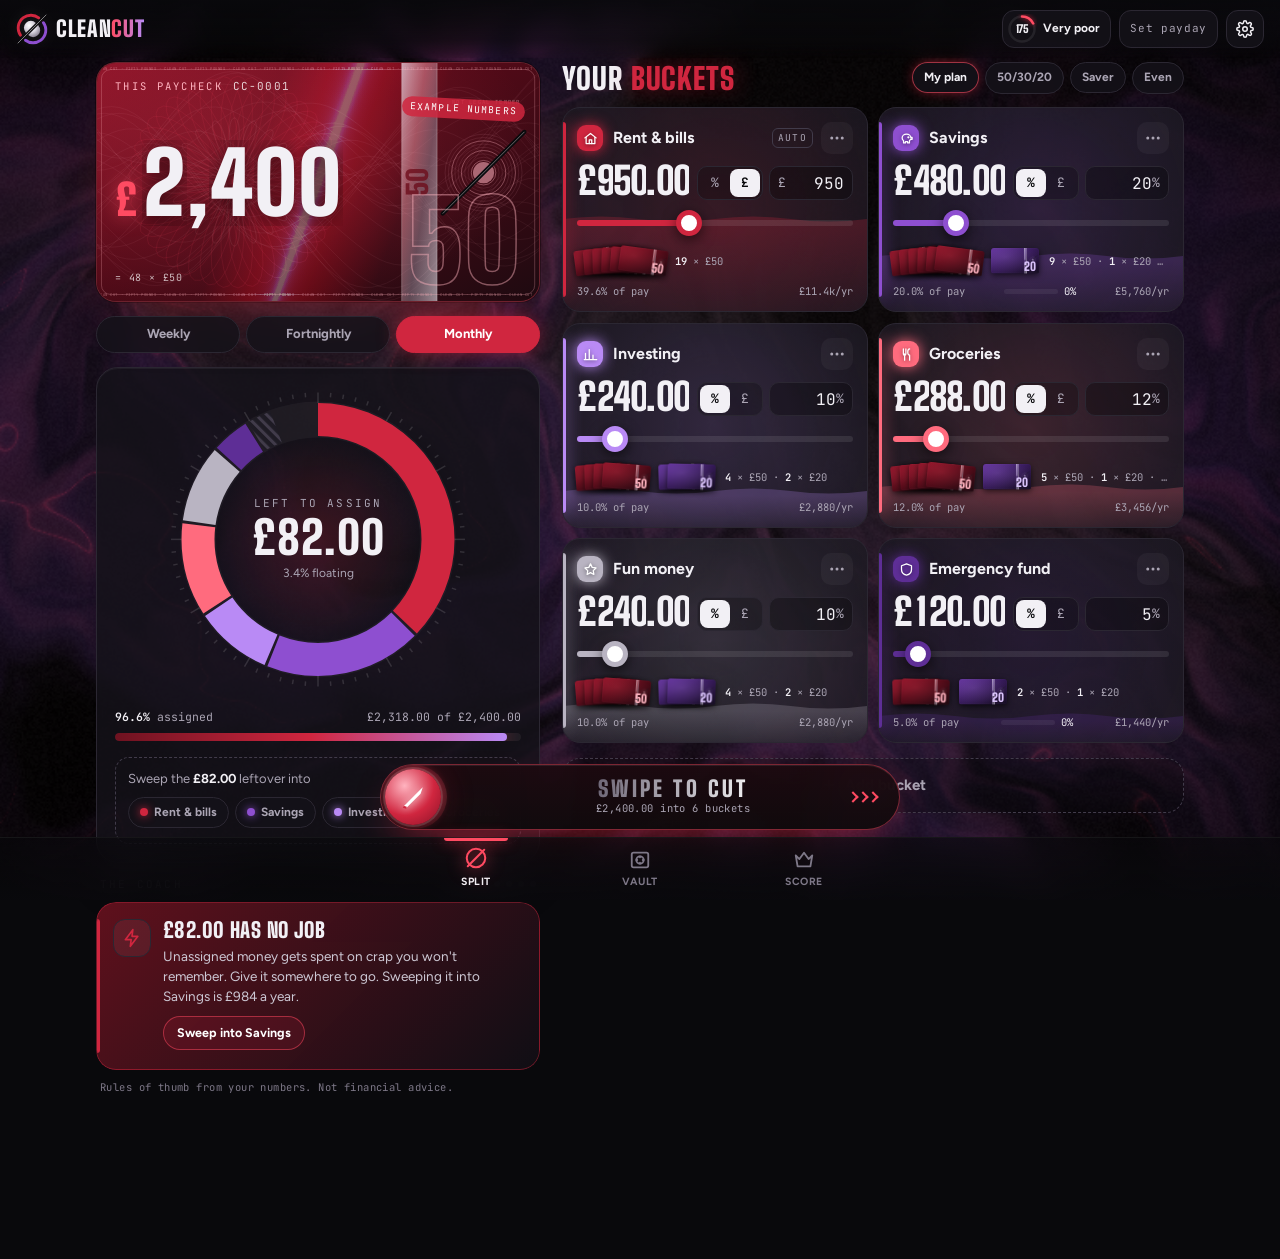
==== commit 88f2a953: "Balances, pay from hours, my plan, bills, projections, calm mode - Buckets track real balances: take" ====
--- a/index.html
+++ b/index.html
@@ -128,6 +128,7 @@
           <div class="sec-head">
             <h2>Your <em>buckets</em></h2>
             <div class="chips" id="presets">
+              <button class="chip sm mine" data-preset="mine">My plan</button>
               <button class="chip sm" data-preset="503020">50/30/20</button>
               <button class="chip sm" data-preset="saver">Saver</button>
               <button class="chip sm" data-preset="even">Even</button>
@@ -150,6 +151,18 @@
           <div><span class="eyebrow">Splits</span><b class="odo" id="vSplits"></b></div>
           <div><span class="eyebrow">Streak</span><b class="odo" id="vStreak"></b></div>
         </div>
+      </div>
+      <div class="glass pad" id="billsCard">
+        <div class="sec-head"><h3>Bills</h3><span class="eyebrow" id="billsMeta"></span></div>
+        <ul class="bills" id="billsList"></ul>
+        <form class="bill-add" id="billForm" autocomplete="off">
+          <input id="billName" maxlength="40" placeholder="Bill name" aria-label="Bill name" required>
+          <label class="field sm"><span>£</span><input id="billAmt" type="text" inputmode="decimal" placeholder="0" aria-label="Amount" required></label>
+          <label class="field sm"><span>Day</span><input id="billDay" type="number" min="1" max="31" inputmode="numeric" placeholder="1" aria-label="Day of month" required></label>
+          <select id="billBucket" aria-label="Paid from bucket"></select>
+          <button class="ghost" type="submit">Add bill</button>
+        </form>
+        <button class="ghost cal-btn" id="calBtn">Add paydays and bills to my calendar</button>
       </div>
       <div class="glass pad">
         <div class="sec-head"><h3>Last splits</h3><span class="eyebrow" id="chartMeta"></span></div>
@@ -177,6 +190,13 @@
         <span class="score-band" id="scoreBand"></span>
         <p class="score-blurb" id="scoreBlurb"></p>
         <span class="score-delta tab" id="scoreDelta"></span>
+        <div class="score-spark" id="scoreSpark" aria-hidden="true"></div>
+      </div>
+      <div class="glass pad">
+        <div class="sec-head"><h3>Where this split takes you</h3><span class="eyebrow">Savings buckets</span></div>
+        <div class="proj-chart" id="projChart"></div>
+        <div class="proj-stats" id="projStats"></div>
+        <p class="hint" id="projNote"></p>
       </div>
       <div class="glass pad">
         <div class="sec-head"><h3>What makes it</h3><span class="eyebrow" id="factorMeta"></span></div>
@@ -231,8 +251,16 @@
 
 <div class="sheet" id="keypad" hidden role="dialog" aria-label="Paycheck amount">
   <div class="grab"></div>
-  <span class="eyebrow">What landed this time</span>
-  <div class="kp-display"><span id="kpSym">£</span><span class="kp-val tab" id="kpVal">0</span><i class="kp-caret"></i></div>
+  <div class="kp-mode chips" id="kpMode" role="group" aria-label="Enter pay as">
+    <button class="chip sm" data-kpmode="amount" aria-pressed="true">Amount</button>
+    <button class="chip sm" data-kpmode="hours" aria-pressed="false">Hours worked</button>
+  </div>
+  <span class="eyebrow" id="kpEyebrow">What landed this time</span>
+  <div class="kp-display"><span id="kpSym">£</span><span class="kp-val tab" id="kpVal">0</span><span class="kp-unit" id="kpUnit" hidden>hrs</span><i class="kp-caret"></i></div>
+  <div class="kp-hours" id="kpHours" hidden>
+    <label class="kp-ot"><span>+ overtime hrs</span><input id="kpOt" type="text" inputmode="decimal" placeholder="0"></label>
+    <div class="kp-break tab" id="kpBreak"></div>
+  </div>
   <div class="kp-quick chips" id="kpQuick"></div>
   <div class="kp-grid" id="kpGrid">
     <button data-k="1">1</button><button data-k="2">2</button><button data-k="3">3</button>
@@ -247,10 +275,29 @@
 <div class="sheet" id="bucketSheet" hidden role="dialog" aria-label="Bucket settings">
   <div class="grab"></div>
   <div class="bs-head"><i class="bs-sw" id="bsSw"></i><input id="bsName" maxlength="28" aria-label="Bucket name"></div>
+  <div class="bs-money" id="bsMoney">
+    <div class="bs-bal"><span class="eyebrow">In this bucket now</span><b class="tab" id="bsBal">£0</b><small id="bsBalSub"></small></div>
+    <div class="bs-move">
+      <label class="field"><span id="bsMoveCur">£</span><input id="bsMoveAmt" type="text" inputmode="decimal" placeholder="Amount"></label>
+      <input class="bs-note" id="bsMoveNote" maxlength="40" placeholder="What for? (optional)">
+      <div class="bs-move-btns"><button class="ghost" id="bsTake">Take out</button><button class="ghost" id="bsPut">Put in</button></div>
+    </div>
+    <ol class="bs-moves" id="bsMoves"></ol>
+  </div>
+  <span class="eyebrow">Type</span>
+  <div class="chips bs-kind" id="bsKind" role="group" aria-label="Bucket type">
+    <button class="chip sm" data-kind="">Normal</button>
+    <button class="chip sm" data-kind="spend">Spending money</button>
+    <button class="chip sm" data-kind="lisa">LISA (+25%)</button>
+  </div>
+  <p class="hint" id="bsKindHint"></p>
+  <span class="eyebrow">Icon</span>
+  <div class="bs-icons" id="bsIcons"></div>
   <span class="eyebrow">Colour</span>
   <div class="swatches" id="bsColors"></div>
   <span class="eyebrow">Goal (optional)</span>
   <label class="field"><span id="bsCur">£</span><input id="bsGoal" type="text" inputmode="decimal" placeholder="No goal"></label>
+  <label class="field bs-date"><span>By</span><input id="bsGoalDate" type="date" aria-label="Goal date (optional)"></label>
   <p class="hint" id="bsProgress"></p>
   <label class="set-row bs-auto"><span><b>Moves automatically</b><small>Standing order or bank rule already handles it. Pre-stamped in the Transfer Run.</small></span><input type="checkbox" class="tgl" id="bsAuto"></label>
   <div class="bs-actions">
@@ -265,6 +312,10 @@
   <div class="set-list">
     <label class="set-row"><span><b>Sound</b><small>Works with the silent switch on</small></span><input type="checkbox" class="tgl" id="setSound"></label>
     <label class="set-row"><span><b>Haptics</b><small>Taps and thumps on iPhone</small></span><input type="checkbox" class="tgl" id="setHaptics"></label>
+    <label class="set-row"><span><b>Calm mode</b><small>Smoke, sparks and confetti only when you cut. Saves battery</small></span><input type="checkbox" class="tgl" id="setCalm"></label>
+    <label class="set-row"><span><b>Whole pounds</b><small>Round buckets down to whole pounds. Easier bank transfers</small></span><input type="checkbox" class="tgl" id="setWhole"></label>
+    <label class="set-row"><span><b>Hourly rate</b><small>For entering pay as hours worked</small></span><input type="text" inputmode="decimal" id="setRate" class="set-num"></label>
+    <label class="set-row"><span><b>Overtime pays</b><small>Times your hourly rate</small></span><input type="text" inputmode="decimal" id="setOt" class="set-num"></label>
     <label class="set-row"><span><b>Tilt effects</b><small>Move your phone, the note catches the light</small></span><input type="checkbox" class="tgl" id="setMotion"></label>
     <div class="set-row set-notes"><span><b>Note colour</b><small>Which note leads. The other backs it up</small></span>
       <div class="note-pick" id="notePick" role="group" aria-label="Note colour">
@@ -277,7 +328,8 @@
   </div>
   <div class="set-group">
     <span class="eyebrow">Backup</span>
-    <p class="hint">Your data lives on this phone only. Export now and then so a wiped phone doesn't wipe your history.</p>
+    <p class="hint">Your data lives on this phone only. Export now and then so a wiped phone doesn't wipe your history. On iPhone, pick <b>Save to Files</b> then iCloud Drive.</p>
+    <p class="hint backup-age" id="backupAge"></p>
     <div class="set-btns">
       <button class="ghost" id="exportBtn">Export backup</button>
       <label class="ghost file-btn">Import backup<input type="file" id="importFile" accept="application/json,.json"></label>
--- a/css/app.css
+++ b/css/app.css
@@ -8,8 +8,8 @@
   --line:#2B2732;
   --line-2:#413B4A;
   --text:#F2F0F5;
-  --muted:#9791A0;
-  --dim:#655F6E;
+  --muted:#ABA5B4;
+  --dim:#7E7888;
   /* accent = the chosen note (js/theme.js sets these; defaults are the £50) */
   --crimson:#D0263F;
   --crimson-hi:#FF4B62;
@@ -45,7 +45,7 @@
 [hidden]{display:none!important}
 :focus-visible{outline:2px solid var(--crimson-hi);outline-offset:2px}
 .tab{font-variant-numeric:tabular-nums}
-.eyebrow{font-family:var(--mono);font-size:10.5px;letter-spacing:.2em;text-transform:uppercase;color:var(--muted)}
+.eyebrow{font-family:var(--mono);font-size:11px;letter-spacing:.2em;text-transform:uppercase;color:var(--muted)}
 .glass{background:var(--glass);border:1px solid var(--line);border-radius:22px;box-shadow:0 30px 60px -40px #000,inset 0 1px 0 rgba(255,255,255,.05)}
 .pad{padding:18px}
 
@@ -672,3 +672,94 @@
 .cash small b{color:var(--text);font-weight:600}
 .note .note-edit{display:none}
 .note .note-serial{color:rgba(255,255,255,.8)}
+
+/* ---------- v6: balances, plan, bills, calm ---------- */
+.swatch{width:26px;height:26px;border-radius:9px;display:grid;place-items:center;color:#fff}
+.swatch svg{width:15px;height:15px;filter:drop-shadow(0 1px 2px rgba(0,0,0,.5))}
+.b-status{position:relative;margin-top:8px;padding-top:8px;border-top:1px dashed rgba(255,255,255,.08);font-size:12.5px;color:var(--muted);line-height:1.5}
+.b-status b{color:var(--text)}
+.b-status .neg{color:var(--crimson-hi)}
+.b-status .plus{color:var(--alt-hi)}
+.b-status .dot{font-style:normal;color:var(--dim);margin:0 2px}
+.pill{display:inline-block;font-family:var(--mono);font-size:10.5px;letter-spacing:.06em;text-transform:uppercase;padding:2px 8px;border-radius:99px;border:1px solid}
+.pill.ok{color:var(--alt-hi);border-color:rgba(var(--b1),.55);background:rgba(var(--b1),.15)}
+.pill.bad{color:var(--crimson-hi);border-color:rgba(var(--a1),.55);background:rgba(var(--a1),.15)}
+.chip.mine{border-color:rgba(var(--a2),.6);color:var(--text);box-shadow:0 0 14px -4px var(--crimson)}
+/* keypad hours */
+.kp-mode{justify-content:center;margin-bottom:4px}
+.kp-unit{font-family:var(--display);font-weight:900;font-size:28px;color:var(--muted);margin-left:8px;align-self:flex-end;padding-bottom:10px}
+.kp-hours{display:flex;flex-direction:column;gap:8px}
+.kp-ot{display:flex;align-items:center;justify-content:space-between;gap:10px;padding:8px 14px;border:1px solid var(--line-2);border-radius:12px;background:rgba(0,0,0,.3);font-size:13px;color:var(--muted)}
+.kp-ot input{width:90px;text-align:right;background:none;border:0;outline:0;color:var(--text);font-family:var(--mono);font-size:17px}
+.kp-break{display:flex;flex-direction:column;font-size:13px}
+.kp-break div{display:flex;justify-content:space-between;padding:4px 2px;color:var(--muted)}
+.kp-break div b{color:var(--text);font-family:var(--mono);font-weight:500}
+.kp-break .tot{border-top:1px solid var(--line);margin-top:2px;padding-top:7px}
+.kp-break .tot span,.kp-break .tot b{color:var(--text);font-weight:800}
+.kp-break small{color:var(--dim);font-size:11px;padding:2px}
+/* bucket sheet money */
+.bs-money{display:flex;flex-direction:column;gap:10px;padding:14px;border-radius:18px;border:1px solid var(--line);background:linear-gradient(160deg,rgba(var(--a3),.35),rgba(0,0,0,.3))}
+.bs-bal{display:flex;flex-direction:column;gap:2px}
+.bs-bal b{font-family:var(--display);font-weight:900;font-size:40px;line-height:1}
+.bs-bal small{font-size:12px;color:var(--muted)}
+.bs-move{display:grid;grid-template-columns:1fr;gap:8px}
+.bs-move .field{height:46px}
+.bs-note{height:42px;border-radius:12px;border:1px solid var(--line-2);background:rgba(0,0,0,.3);padding:0 14px;font-size:15px;color:var(--text);outline:0}
+.bs-note:focus{border-color:var(--crimson)}
+.bs-move-btns{display:grid;grid-template-columns:1fr 1fr;gap:8px}
+.bs-move-btns button{height:44px;font-weight:700}
+#bsTake{border-color:rgba(var(--a1),.6)}
+#bsPut{border-color:rgba(var(--b1),.6)}
+.bs-moves{list-style:none;margin:0;padding:0;display:flex;flex-direction:column}
+.bs-moves:empty{display:none}
+.bs-moves li{display:flex;align-items:center;gap:10px;padding:7px 0;border-top:1px solid var(--line);font-size:13px}
+.bs-moves .when{font-family:var(--mono);font-size:11px;color:var(--dim);width:48px}
+.bs-moves .what{flex:1;min-width:0;overflow:hidden;text-overflow:ellipsis;white-space:nowrap;color:var(--muted)}
+.bs-moves .neg{color:var(--crimson-hi);font-family:var(--mono)}
+.bs-moves .plus{color:var(--alt-hi);font-family:var(--mono)}
+.bs-moves .x,.bills .x{background:none;border:0;color:var(--dim);font-size:18px;padding:2px 6px;border-radius:8px}
+.bs-date{margin-top:8px;height:46px}
+.bs-date input{color-scheme:dark}
+.bs-kind{flex-wrap:wrap}
+.bs-icons{display:grid;grid-template-columns:repeat(7,1fr);gap:6px}
+.bs-icons button{aspect-ratio:1;border-radius:12px;border:1px solid var(--line);background:rgba(0,0,0,.25);color:var(--muted);display:grid;place-items:center}
+.bs-icons button svg{width:20px;height:20px}
+.bs-icons button[aria-pressed="true"]{background:var(--c,var(--crimson));color:#fff;border-color:transparent;box-shadow:0 0 14px var(--c,var(--crimson))}
+/* bills */
+.bills{list-style:none;margin:10px 0 0;padding:0;display:flex;flex-direction:column}
+.bills li{display:flex;align-items:center;gap:12px;padding:10px 0;border-top:1px solid var(--line)}
+.bills li:first-child{border-top:0}
+.bills li.empty{font-size:13px;color:var(--muted)}
+.bills .b-ic{width:34px;height:34px;flex:none;border-radius:10px;display:grid;place-items:center;background:var(--c);color:#fff;box-shadow:0 0 12px -2px var(--c)}
+.bills .b-ic svg{width:18px;height:18px}
+.bills .b-txt{flex:1;min-width:0;display:flex;flex-direction:column}
+.bills .b-txt small{font-size:12px;color:var(--muted)}
+.bills .b-txt em{font-style:normal;color:var(--crimson-hi)}
+.bills li.warn{background:linear-gradient(90deg,rgba(var(--a1),.18),transparent);border-radius:12px;padding-left:8px}
+.bill-add{display:grid;grid-template-columns:1fr 1fr;gap:8px;margin-top:12px}
+.bill-add input#billName{grid-column:1/-1;height:44px;border-radius:12px;border:1px solid var(--line-2);background:rgba(0,0,0,.3);padding:0 14px;font-size:15px;color:var(--text);outline:0}
+.bill-add .field.sm{height:44px}
+.bill-add .field.sm span{font-size:12px;color:var(--muted)}
+.bill-add select{grid-column:1/-1;height:44px;border-radius:12px;border:1px solid var(--line-2);background:var(--panel-2);color:var(--text);padding:0 12px;font-size:15px}
+.bill-add button{grid-column:1/-1;height:44px;font-weight:700}
+.cal-btn{width:100%;margin-top:10px;height:44px}
+/* settings */
+.set-num{width:84px;text-align:right;background:var(--panel-2);border:1px solid var(--line-2);border-radius:10px;padding:8px 10px;font-size:16px;font-family:var(--mono);color:var(--text)}
+.backup-age{margin-top:6px}
+.backup-age.stale{color:var(--crimson-hi)}
+/* score extras */
+.score-spark{width:min(280px,80vw);margin-top:8px;display:flex;flex-direction:column;align-items:center;gap:2px}
+.score-spark svg{width:100%;height:auto;overflow:visible}
+.score-spark small{font-family:var(--mono);font-size:10px;color:var(--dim)}
+.proj-chart svg{width:100%;height:auto;display:block;margin-top:10px}
+.proj-chart .g-tick{fill:var(--muted);font-family:var(--mono);font-size:10px}
+.proj-stats{display:grid;grid-template-columns:repeat(3,minmax(0,1fr));gap:6px;margin-top:10px}
+.proj-stats div{padding:10px;border-radius:14px;border:1px solid var(--line);background:rgba(0,0,0,.25);text-align:center}
+.proj-stats span{display:block;font-size:11px;color:var(--muted);line-height:1.25}
+.proj-stats b{display:block;font-family:var(--display);font-weight:900;font-size:26px;margin-top:4px}
+#view-ranks .hint{line-height:1.45}
+/* header pill colour by band */
+.rank-pill[data-band="2"] .rr-fill{stroke:var(--acc-soft);filter:drop-shadow(0 0 3px var(--crimson-hi))}
+.rank-pill[data-band="3"] .rr-fill,.rank-pill[data-band="4"] .rr-fill{stroke:var(--alt-hi);filter:drop-shadow(0 0 4px var(--alt))}
+/* calm */
+body.calm .bg-fallback{opacity:.85}
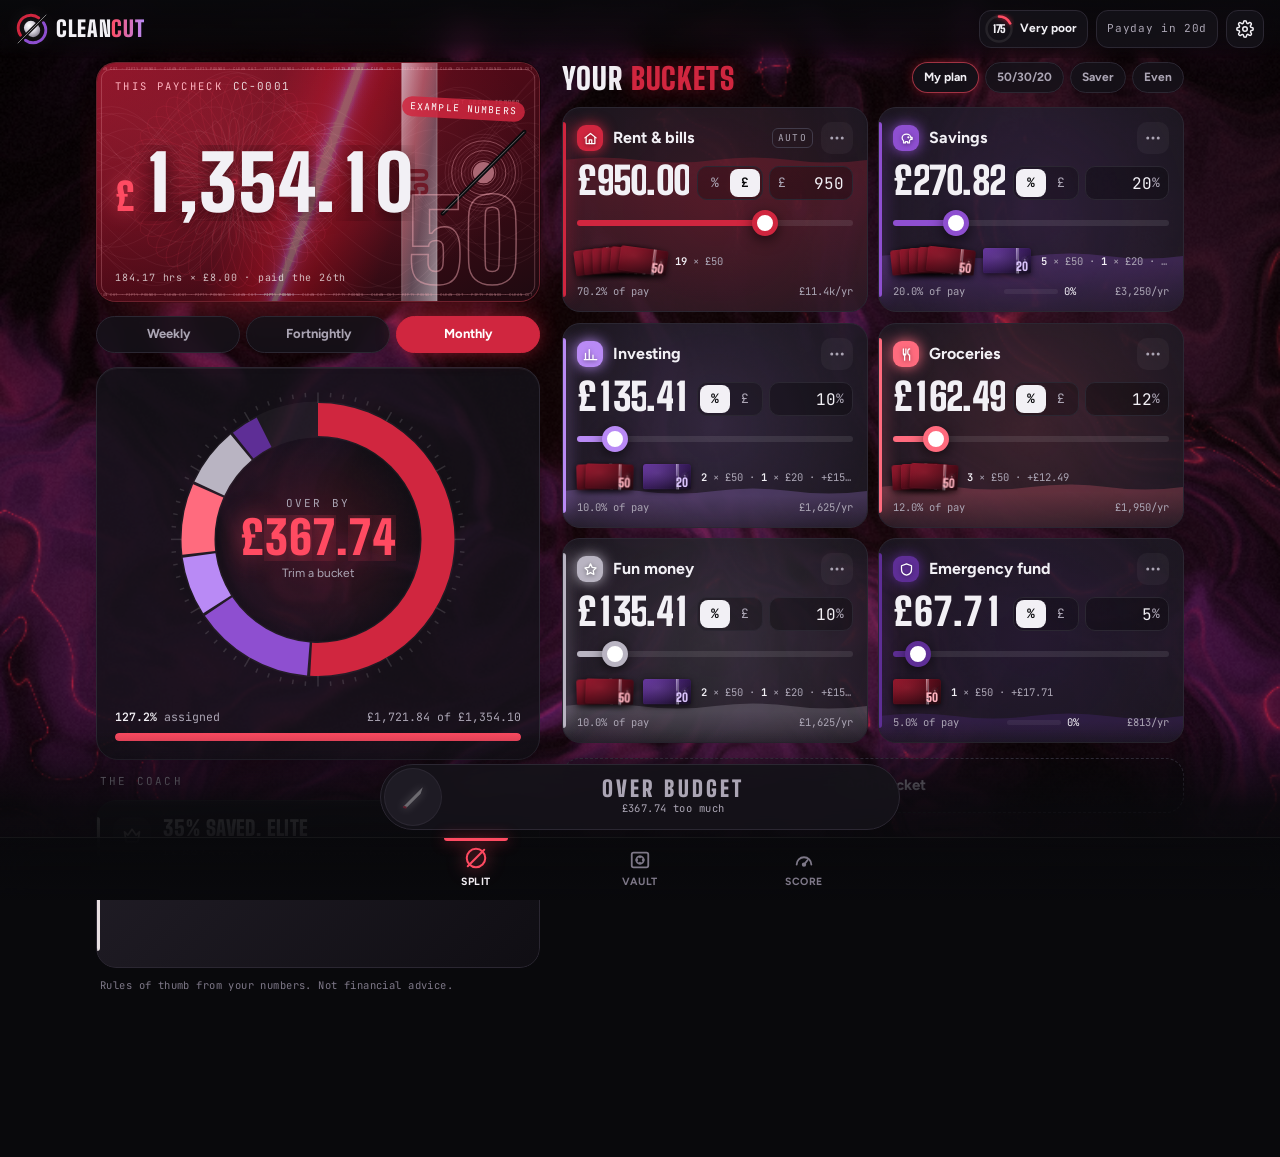
==== commit 33c70de5: "Build in George's pay, visual polish pass Pay: 42.5 hrs/week at £8, monthly, paid on the 26th, as a " ====
--- a/index.html
+++ b/index.html
@@ -242,7 +242,7 @@
   <nav class="tabbar" id="tabbar" aria-label="Sections">
     <button data-tab="split" aria-current="page"><svg viewBox="0 0 24 24" fill="none" stroke="currentColor" stroke-width="2" stroke-linecap="round" stroke-linejoin="round"><circle cx="12" cy="12" r="9"/><path d="M4 20 20 4"/></svg><span>Split</span></button>
     <button data-tab="vault"><svg viewBox="0 0 24 24" fill="none" stroke="currentColor" stroke-width="2" stroke-linecap="round" stroke-linejoin="round"><rect x="3" y="4" width="18" height="16" rx="2"/><circle cx="12" cy="12" r="4"/><path d="M12 8v1M12 15v1M8 12h1M15 12h1"/></svg><span>Vault</span><i class="tab-dot" id="vaultDot" hidden></i></button>
-    <button data-tab="ranks"><svg viewBox="0 0 24 24" fill="none" stroke="currentColor" stroke-width="2" stroke-linecap="round" stroke-linejoin="round"><path d="M3 7l4 4 5-7 5 7 4-4-2 12H5z"/></svg><span>Score</span><i class="tab-dot" id="ranksDot" hidden></i></button>
+    <button data-tab="ranks"><svg viewBox="0 0 24 24" fill="none" stroke="currentColor" stroke-width="2" stroke-linecap="round" stroke-linejoin="round"><path d="M4 17a8 8 0 1 1 16 0"/><path d="M12 17l4-5"/><circle cx="12" cy="17" r="1.4"/></svg><span>Score</span><i class="tab-dot" id="ranksDot" hidden></i></button>
   </nav>
 </div>
 
@@ -276,7 +276,7 @@
   <div class="grab"></div>
   <div class="bs-head"><i class="bs-sw" id="bsSw"></i><input id="bsName" maxlength="28" aria-label="Bucket name"></div>
   <div class="bs-money" id="bsMoney">
-    <div class="bs-bal"><span class="eyebrow">In this bucket now</span><b class="tab" id="bsBal">£0</b><small id="bsBalSub"></small></div>
+    <div class="bs-bal"><span class="eyebrow">In this bucket now</span><b class="odo tab" id="bsBal"></b><small id="bsBalSub"></small></div>
     <div class="bs-move">
       <label class="field"><span id="bsMoveCur">£</span><input id="bsMoveAmt" type="text" inputmode="decimal" placeholder="Amount"></label>
       <input class="bs-note" id="bsMoveNote" maxlength="40" placeholder="What for? (optional)">
@@ -310,12 +310,17 @@
   <div class="grab"></div>
   <h2 class="sheet-title">Settings</h2>
   <div class="set-list">
+    <div class="set-sec">Pay</div>
+    <label class="set-row"><span><b>Hourly rate</b><small>Your pay is worked out from your hours</small></span><input type="text" inputmode="decimal" id="setRate" class="set-num"></label>
+    <label class="set-row"><span><b>Hours a week</b><small>Your contracted hours</small></span><input type="text" inputmode="decimal" id="setWeekly" class="set-num"></label>
+    <label class="set-row"><span><b>Paid on the</b><small>Day of the month your wage lands</small></span><input type="text" inputmode="numeric" id="setPayDay" class="set-num"></label>
+    <label class="set-row"><span><b>Overtime pays</b><small>Times your hourly rate</small></span><input type="text" inputmode="decimal" id="setOt" class="set-num"></label>
+    <label class="set-row"><span><b>Next payday</b><small>Countdown up top. Rolls forward on its own</small></span><input type="date" id="setPayday"></label>
+    <label class="set-row"><span><b>Whole pounds</b><small>Round buckets down to whole pounds. Easier bank transfers</small></span><input type="checkbox" class="tgl" id="setWhole"></label>
+    <div class="set-sec">Feel</div>
     <label class="set-row"><span><b>Sound</b><small>Works with the silent switch on</small></span><input type="checkbox" class="tgl" id="setSound"></label>
     <label class="set-row"><span><b>Haptics</b><small>Taps and thumps on iPhone</small></span><input type="checkbox" class="tgl" id="setHaptics"></label>
     <label class="set-row"><span><b>Calm mode</b><small>Smoke, sparks and confetti only when you cut. Saves battery</small></span><input type="checkbox" class="tgl" id="setCalm"></label>
-    <label class="set-row"><span><b>Whole pounds</b><small>Round buckets down to whole pounds. Easier bank transfers</small></span><input type="checkbox" class="tgl" id="setWhole"></label>
-    <label class="set-row"><span><b>Hourly rate</b><small>For entering pay as hours worked</small></span><input type="text" inputmode="decimal" id="setRate" class="set-num"></label>
-    <label class="set-row"><span><b>Overtime pays</b><small>Times your hourly rate</small></span><input type="text" inputmode="decimal" id="setOt" class="set-num"></label>
     <label class="set-row"><span><b>Tilt effects</b><small>Move your phone, the note catches the light</small></span><input type="checkbox" class="tgl" id="setMotion"></label>
     <div class="set-row set-notes"><span><b>Note colour</b><small>Which note leads. The other backs it up</small></span>
       <div class="note-pick" id="notePick" role="group" aria-label="Note colour">
@@ -323,8 +328,8 @@
         <button data-note="20" aria-label="Twenty pound purple"><i>£20</i></button>
       </div>
     </div>
+    <div class="set-sec">Money</div>
     <label class="set-row"><span><b>Currency</b></span><select id="setCur"><option value="£">£ GBP</option><option value="$">$ USD</option><option value="€">€ EUR</option></select></label>
-    <label class="set-row"><span><b>Next payday</b><small>Countdown up top. Rolls forward on its own</small></span><input type="date" id="setPayday"></label>
   </div>
   <div class="set-group">
     <span class="eyebrow">Backup</span>
--- a/css/app.css
+++ b/css/app.css
@@ -763,3 +763,52 @@
 .rank-pill[data-band="3"] .rr-fill,.rank-pill[data-band="4"] .rr-fill{stroke:var(--alt-hi);filter:drop-shadow(0 0 4px var(--alt))}
 /* calm */
 body.calm .bg-fallback{opacity:.85}
+
+/* ---------- v9: polish ---------- */
+/* never scroll sideways */
+html,body{max-width:100%;overflow-x:hidden}
+.views{overflow-x:clip}
+.bill-add>*{min-width:0}
+.bill-add .field input{width:100%;min-width:0}
+/* note: long amounts shrink instead of running into the artwork */
+.note[data-len="8"] .note-amt{font-size:clamp(50px,14.5vw,76px)}
+.note[data-len="9"] .note-amt,.note[data-len="10"] .note-amt{font-size:clamp(44px,12.5vw,66px)}
+.note .micro{position:relative;z-index:1}
+/* content fades out under the swipe bar and tabs instead of showing through */
+.cutbar::before{content:"";position:absolute;left:0;right:0;top:-34px;bottom:calc(-1 * (var(--tabbar-h) + var(--sab) + 8px));z-index:-1;pointer-events:none;background:linear-gradient(180deg,rgba(9,9,12,0),rgba(9,9,12,.88) 45%,#09090C 80%)}
+/* settings sections */
+.set-sec{padding:14px 16px 6px;font-family:var(--mono);font-size:11px;letter-spacing:.2em;text-transform:uppercase;color:var(--crimson-hi);background:rgba(0,0,0,.28);border-bottom:1px solid var(--line)}
+.set-sec:not(:first-child){border-top:1px solid var(--line-2)}
+/* bucket sheet header icon */
+.bs-sw{display:grid;place-items:center;color:#fff;width:34px;height:34px;border-radius:11px}
+.bs-sw svg{width:18px;height:18px;filter:drop-shadow(0 1px 2px rgba(0,0,0,.5))}
+/* satisfying bits */
+@keyframes popIn{0%{transform:scale(.6)}60%{transform:scale(1.18)}100%{transform:scale(1)}}
+@keyframes bump{0%{transform:scale(1)}35%{transform:scale(1.06)}100%{transform:scale(1)}}
+@keyframes rowIn{from{opacity:0;transform:translateY(-8px) scale(.98)}to{opacity:1;transform:none}}
+@keyframes glowFlash{0%{box-shadow:0 0 0 0 rgba(var(--b1),.0)}30%{box-shadow:0 0 0 6px rgba(var(--b1),.25),0 0 40px -6px var(--alt)}100%{box-shadow:0 0 0 0 rgba(var(--b1),0)}}
+@keyframes glowFlashR{0%{box-shadow:0 0 0 0 rgba(var(--a1),0)}30%{box-shadow:0 0 0 6px rgba(var(--a1),.25),0 0 40px -6px var(--crimson)}100%{box-shadow:0 0 0 0 rgba(var(--a1),0)}}
+.checks li.on .tick.pop{animation:popIn .45s var(--spring)}
+.bs-money.up{animation:glowFlash .7s ease-out}
+.bs-money.down{animation:glowFlashR .7s ease-out}
+.bs-bal b.bump,.score-num.bump{animation:bump .5s var(--spring)}
+.bills li.new,.bs-moves li.new{animation:rowIn .45s var(--spring)}
+.factors .bar i,.proj-stats b{transition:width 1s var(--ease-out)}
+.proj-stats div,.clock,.phase{transition:transform .2s var(--spring)}
+.proj-stats div:active,.clock:active,.phase:active{transform:scale(.96)}
+.bills li,.bs-moves li{transition:background .2s}
+.bills li:active{background:rgba(255,255,255,.03)}
+.bs-move-btns button{transition:transform .18s var(--spring),background .2s,border-color .2s}
+.bs-move-btns button:active{transform:scale(.94)}
+#bsTake:active{background:rgba(var(--a1),.25)}
+#bsPut:active{background:rgba(var(--b1),.25)}
+.bs-icons button{transition:transform .2s var(--spring),background .2s,box-shadow .2s}
+.bs-icons button:active{transform:scale(.88)}
+.bs-icons button[aria-pressed="true"] svg{animation:popIn .4s var(--spring)}
+.kp-mode .chip[aria-pressed="true"],.bs-kind .chip[aria-pressed="true"]{background:var(--crimson);border-color:var(--crimson);color:#fff;box-shadow:0 0 22px -6px var(--crimson)}
+.toast{transition:transform .45s var(--spring),opacity .3s ease}
+.toast.show{transform:translate(-50%,0)}
+.tgl:checked{box-shadow:0 0 18px -4px var(--crimson)}
+.set-num:focus{outline:0;border-color:var(--crimson);box-shadow:0 0 0 3px rgba(var(--a1),.25)}
+.b-status{transition:opacity .3s}
+@media (prefers-reduced-motion:reduce){.checks li.on .tick.pop,.bs-money.up,.bs-money.down,.bs-bal b.bump,.score-num.bump,.bills li.new,.bs-moves li.new{animation:none}}
